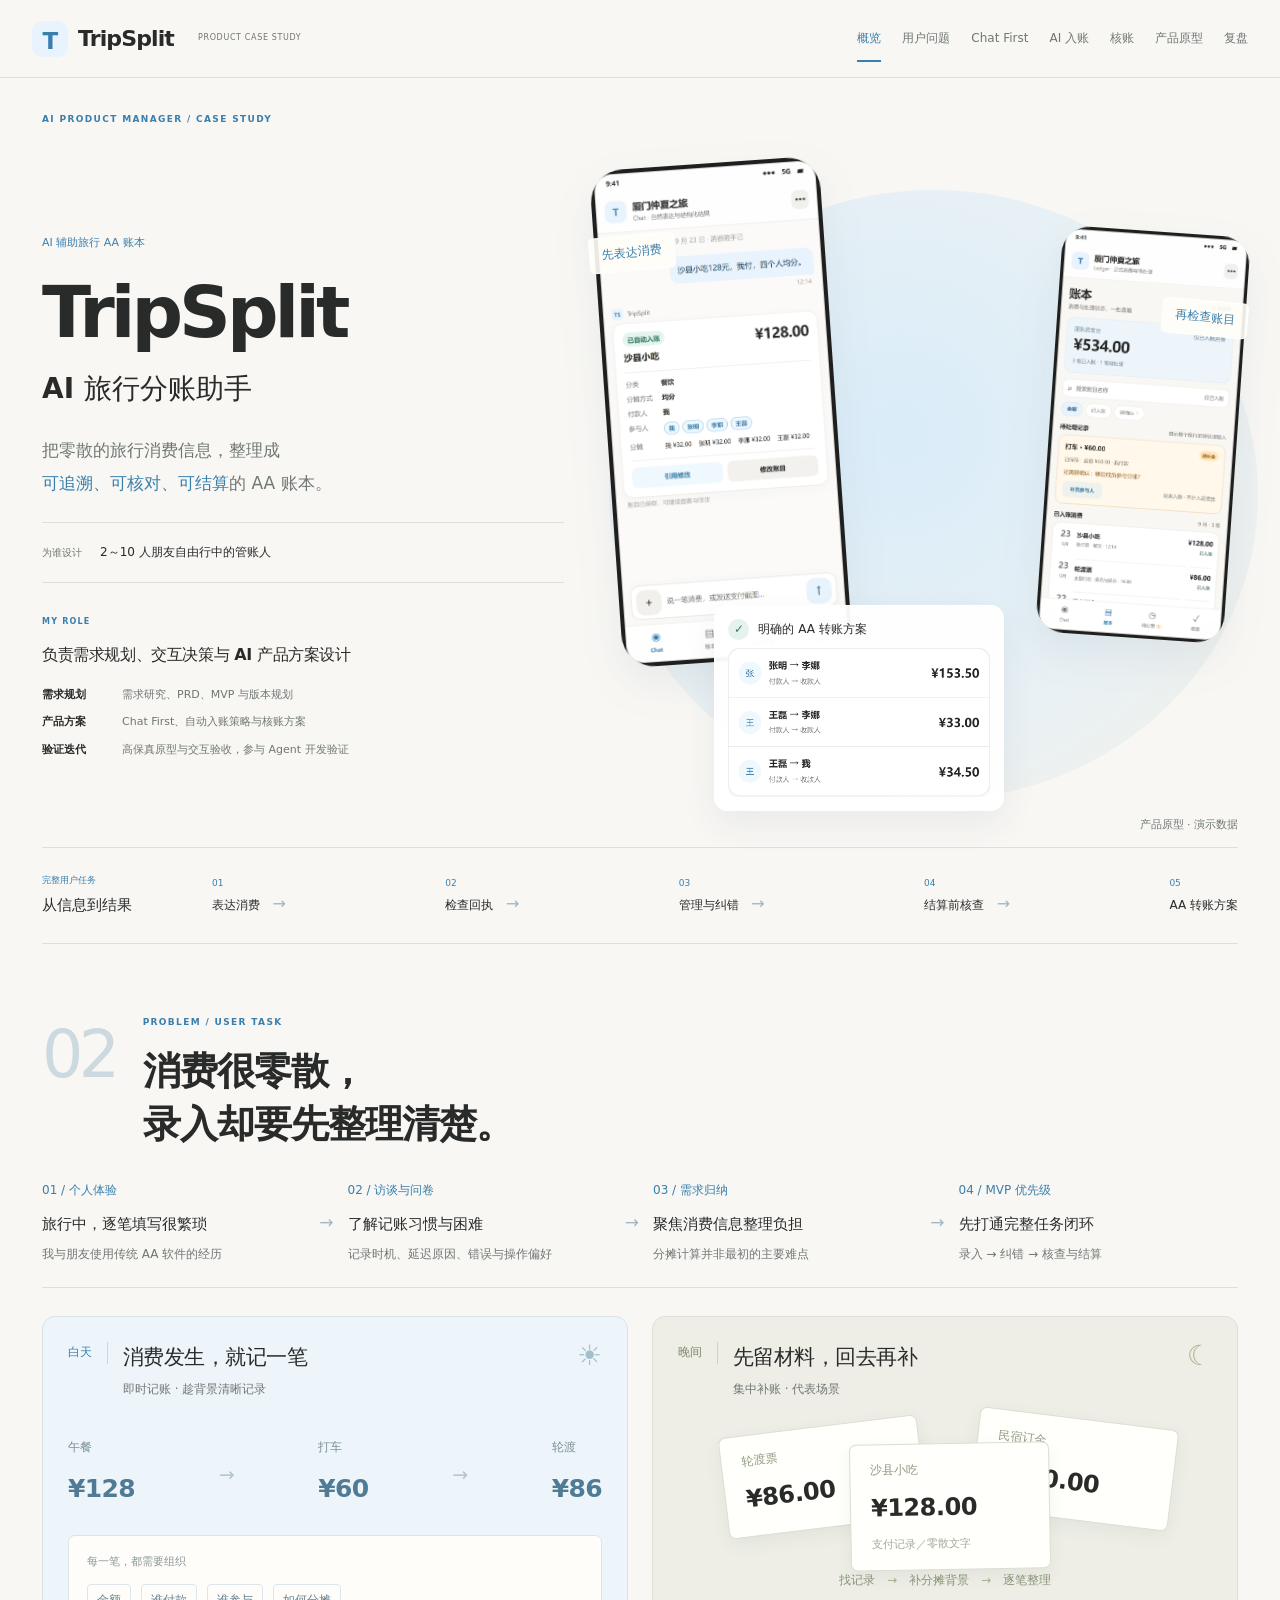
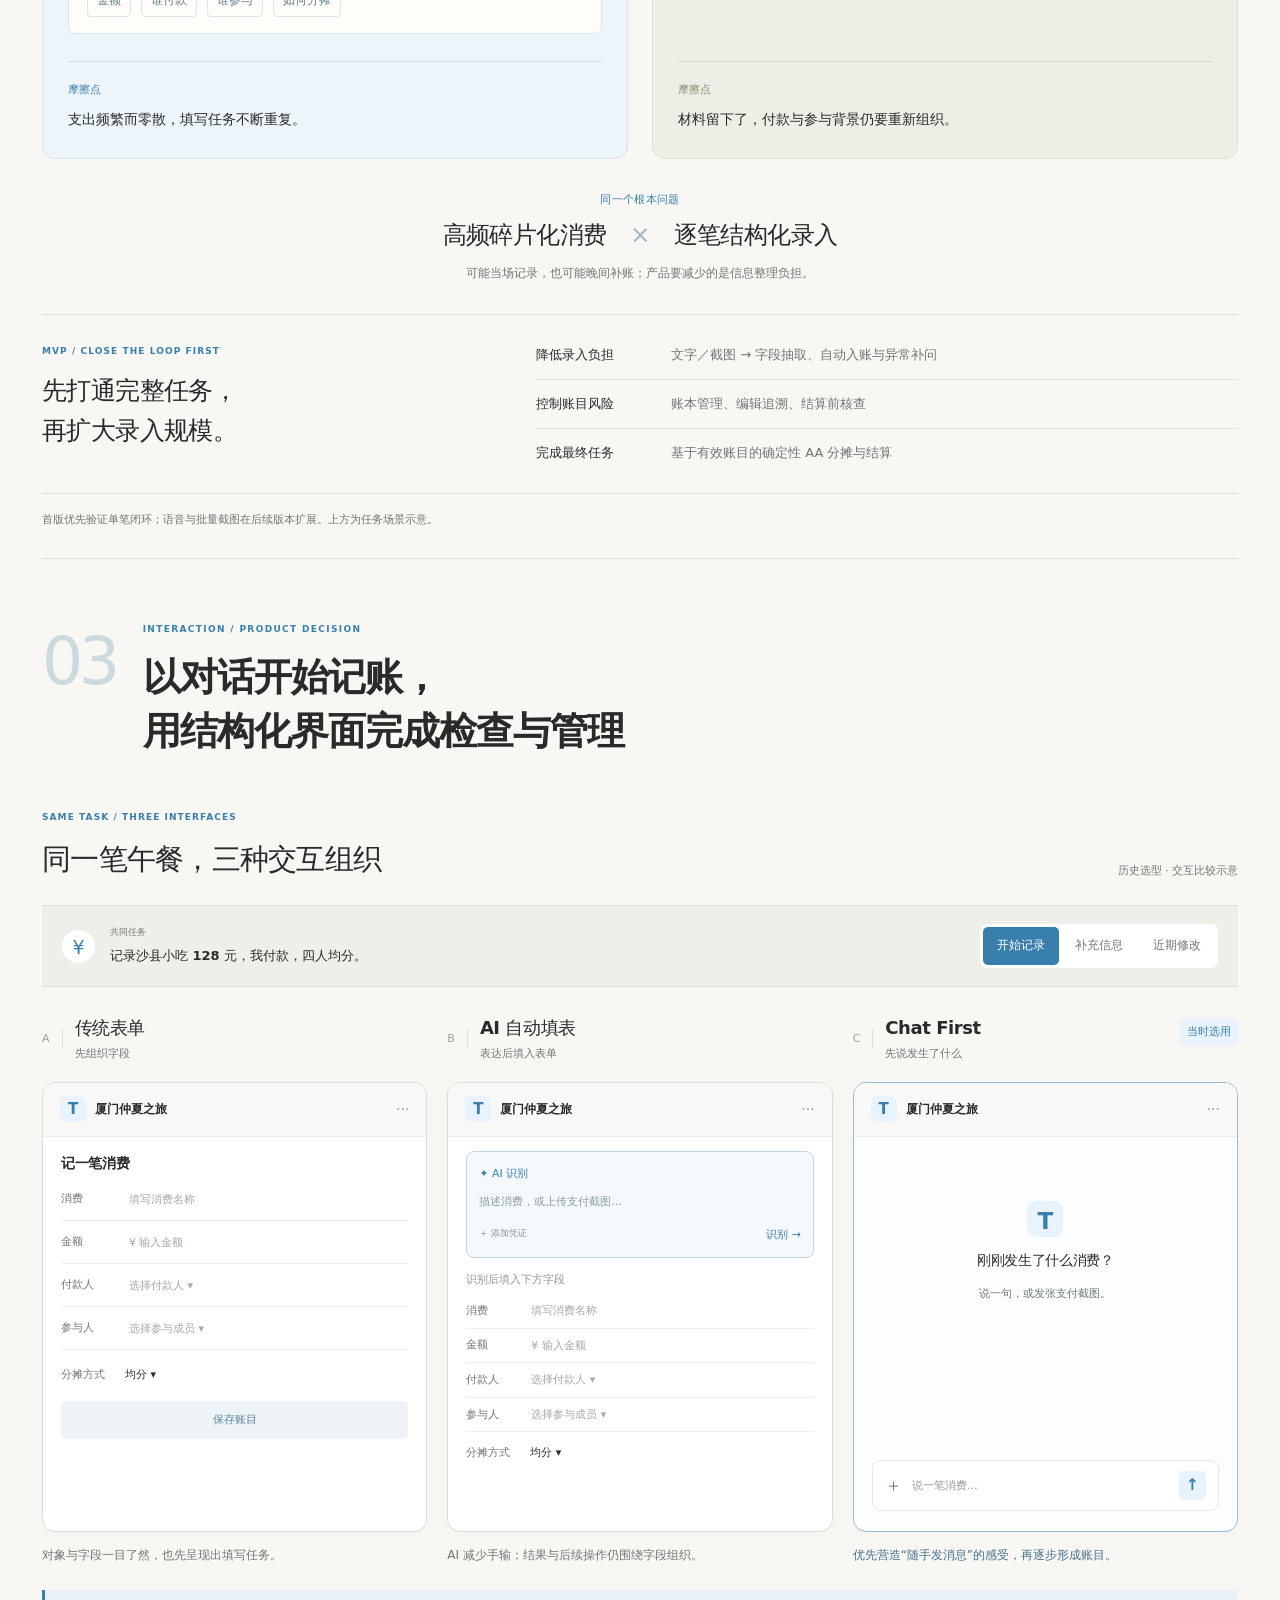
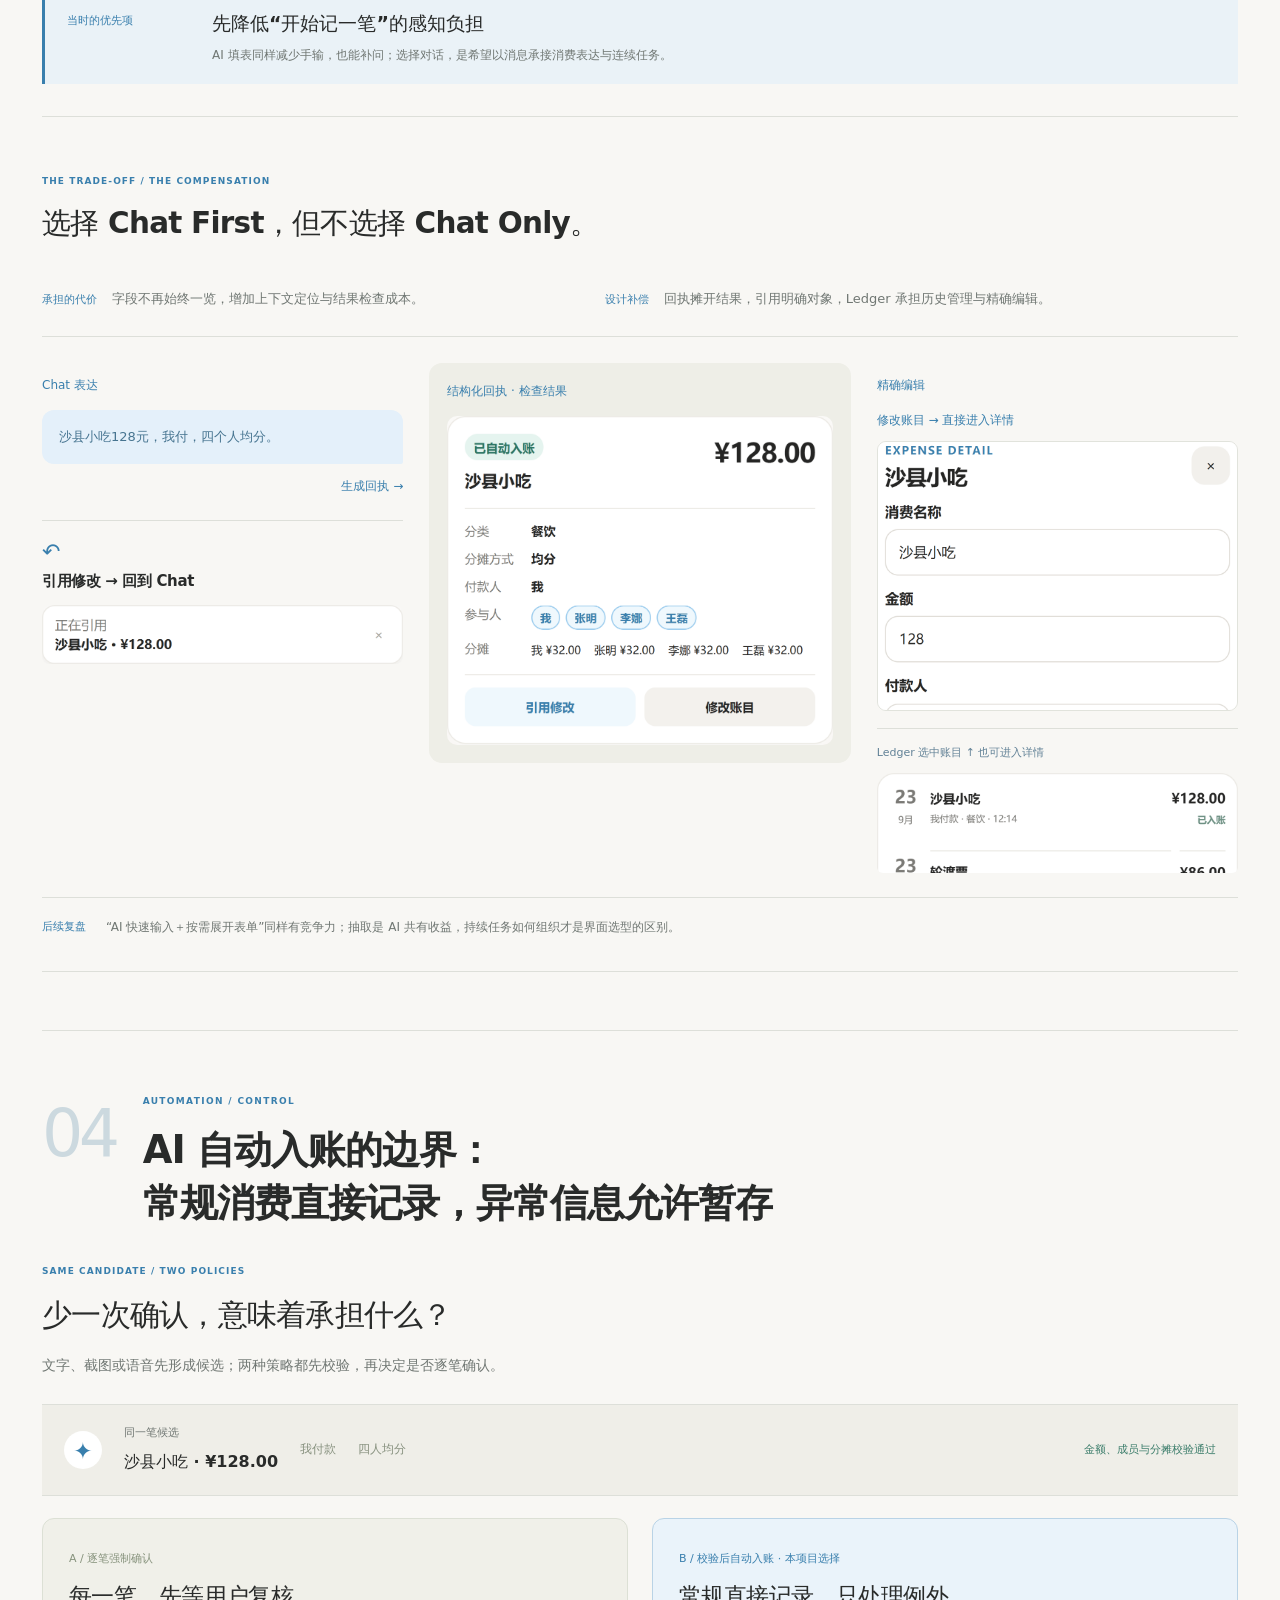
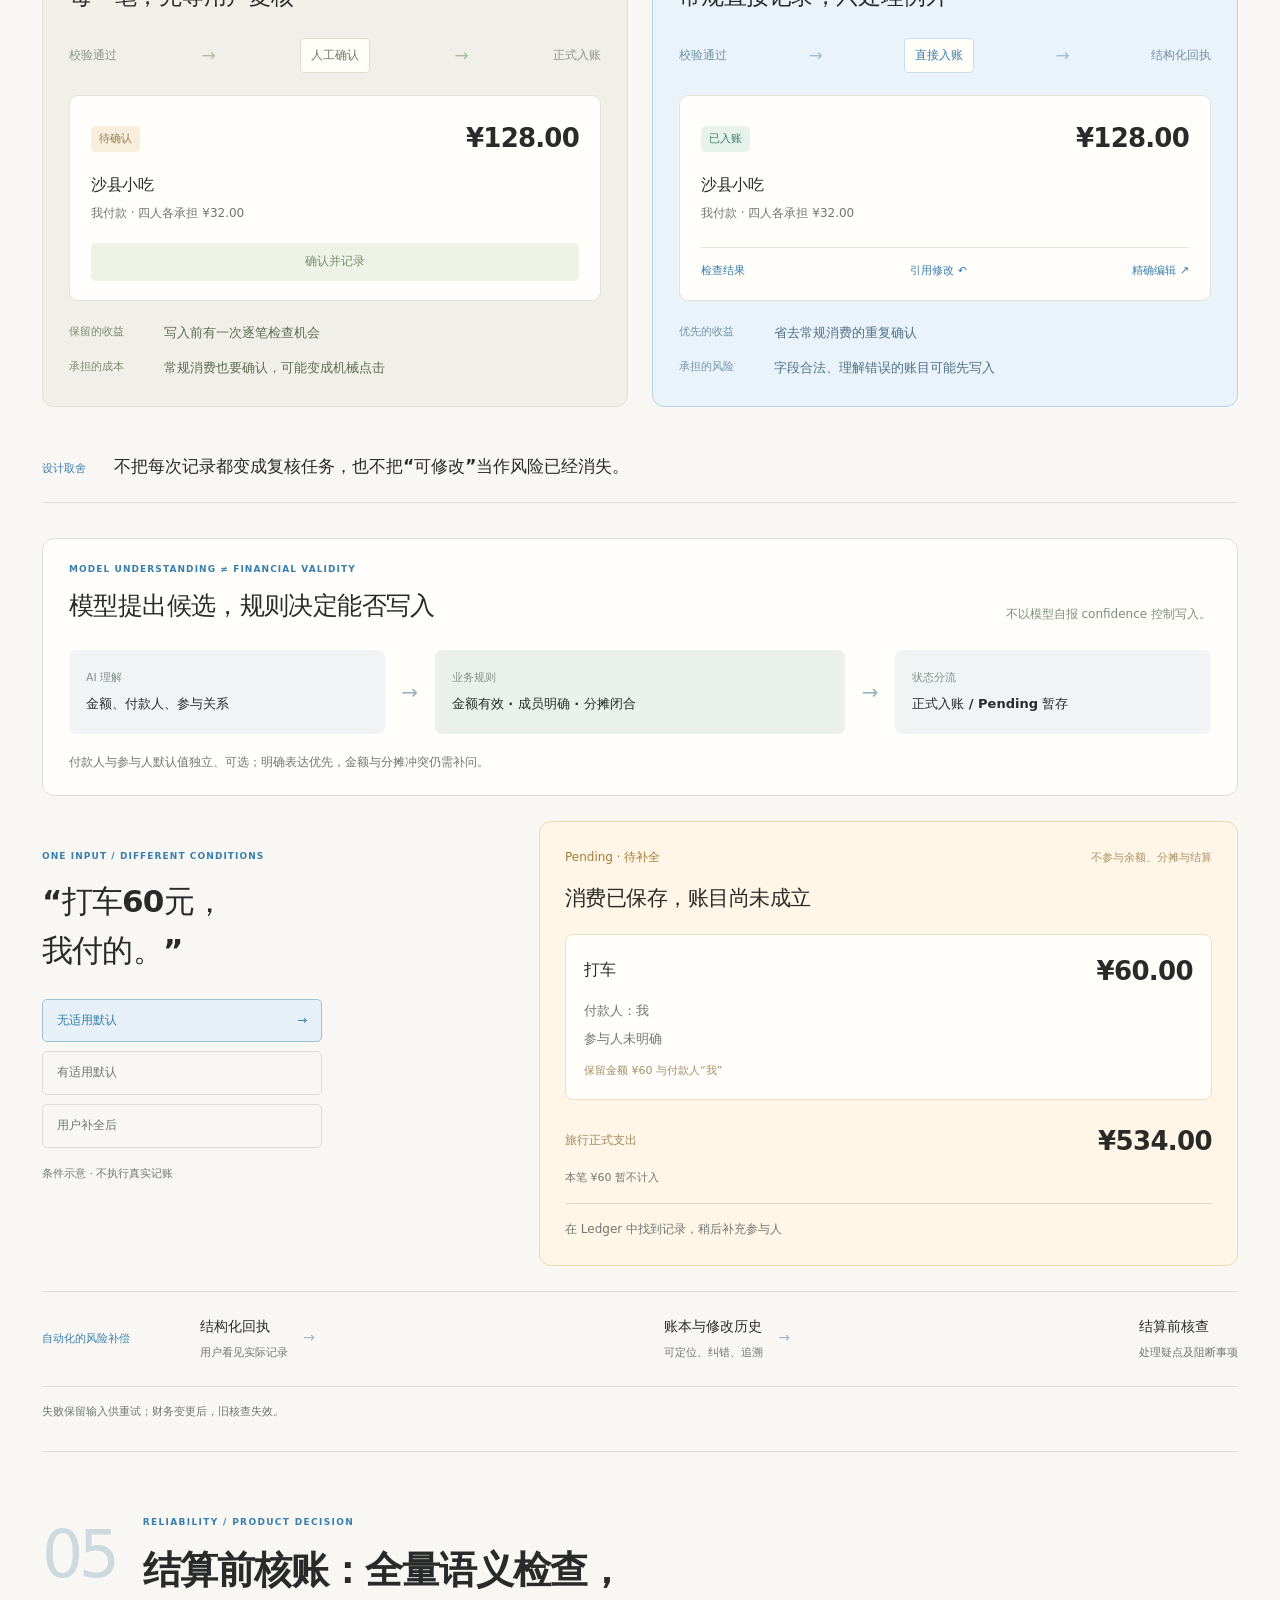
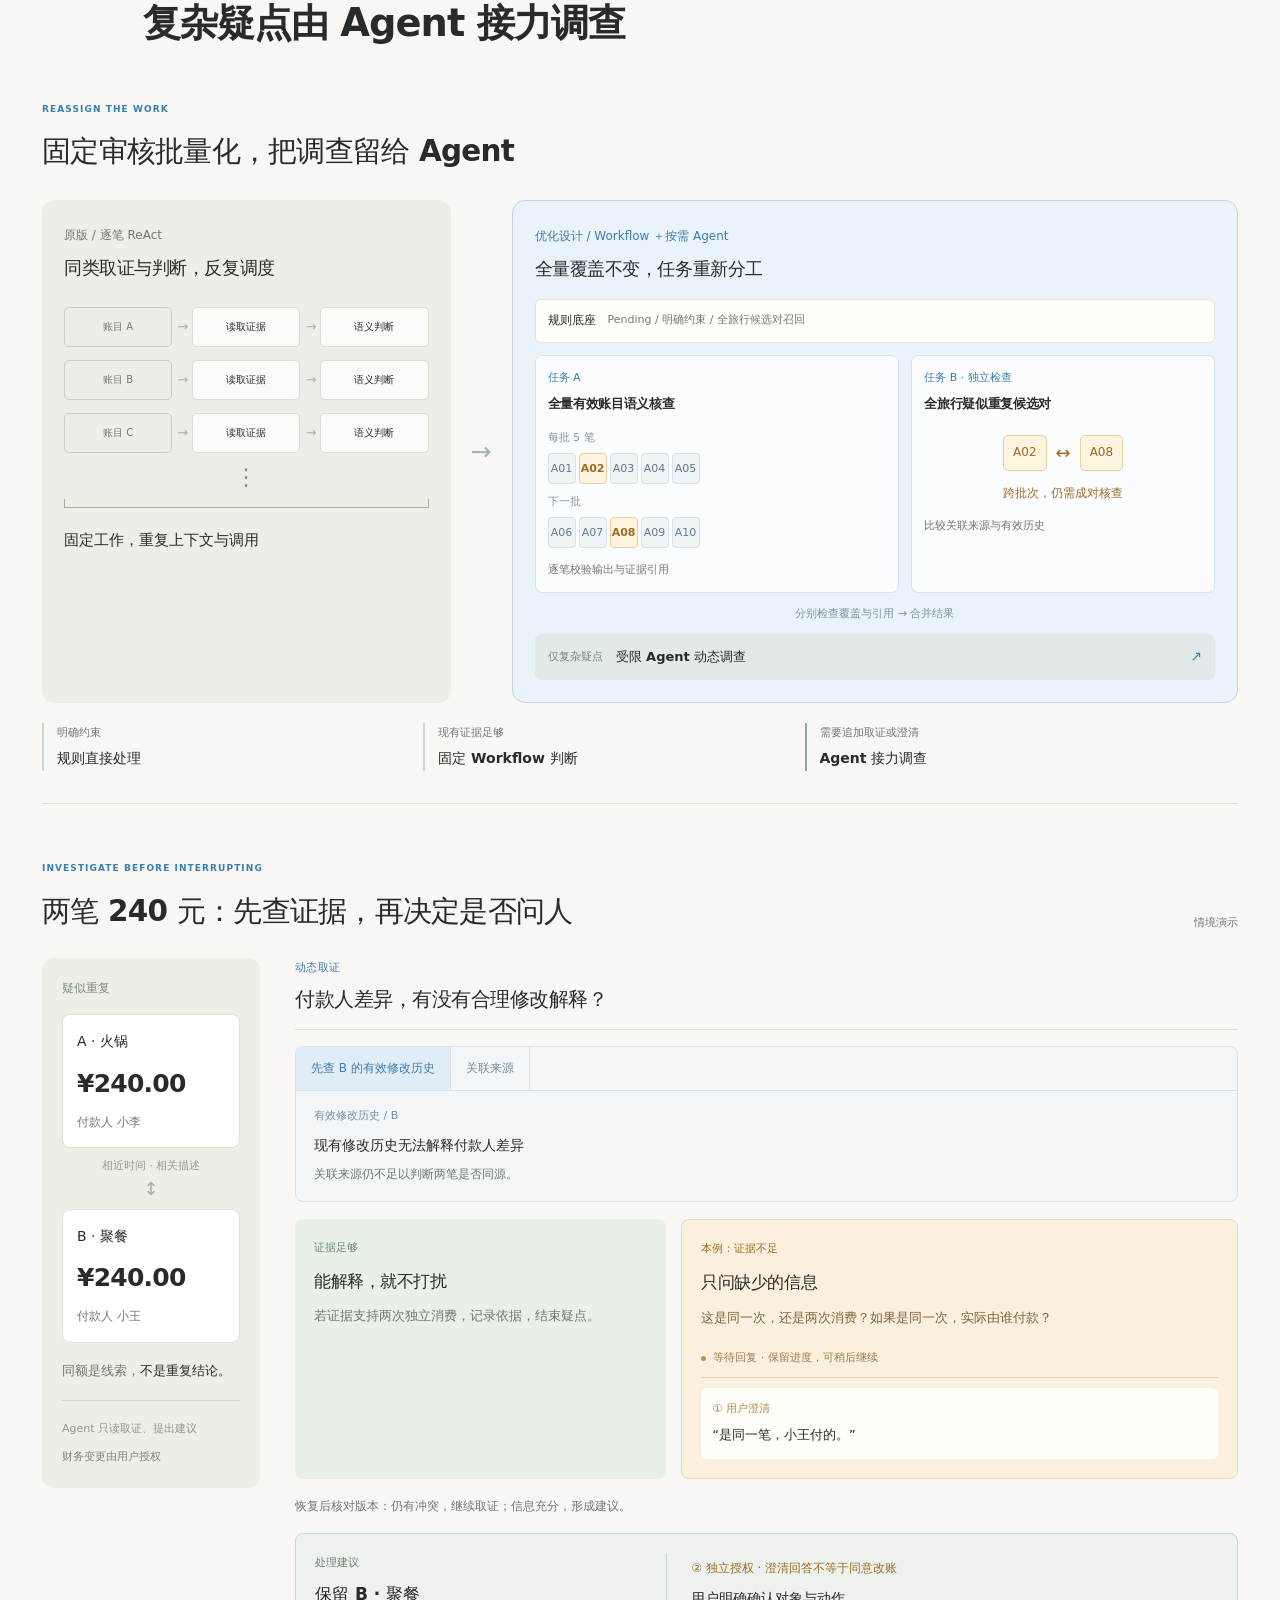
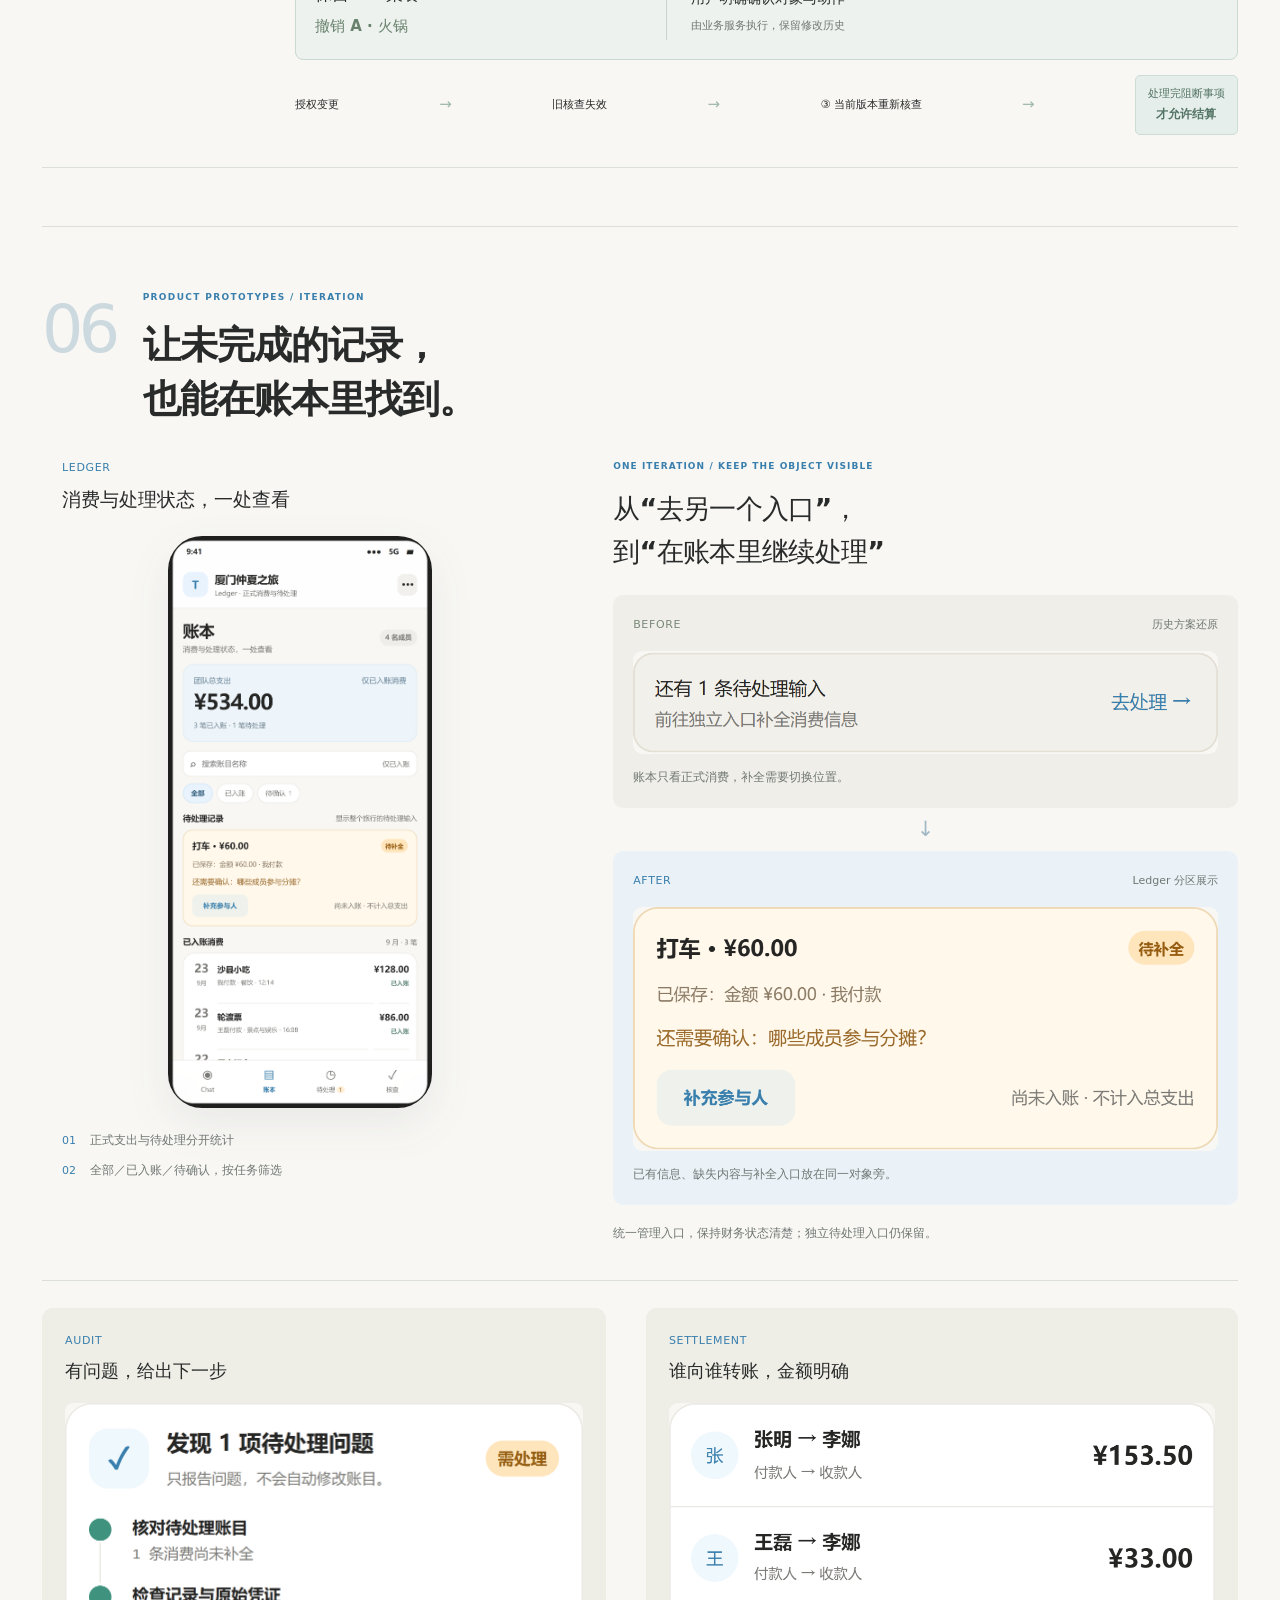
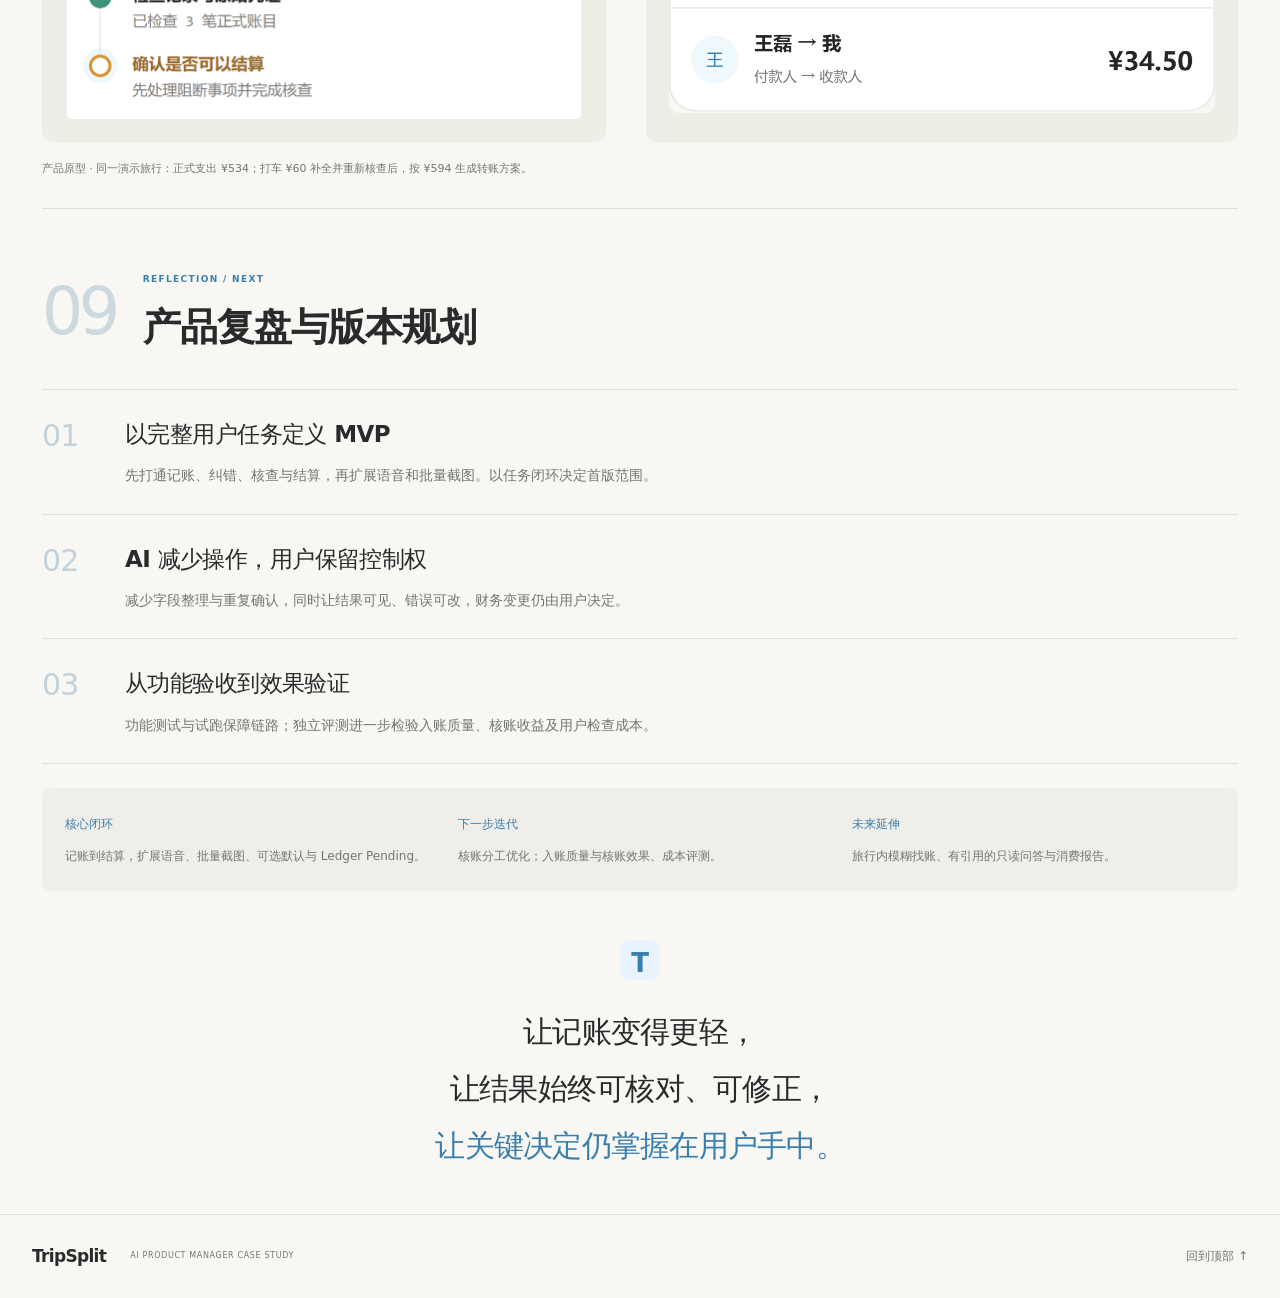
==== projects/tripsplit/index.html @ f9b760fe "Publish AI PM portfolio" ====
<!doctype html>
<html lang="zh-CN">
<head>
  <meta charset="utf-8"><meta name="viewport" content="width=device-width,initial-scale=1">
  <meta name="theme-color" content="#f8f7f4"><title>TripSplit｜AI Product Manager Case Study</title>
  <meta name="description" content="从旅行记账到可信结算：TripSplit 的 Chat First 交互取舍、结构化检查与核账工作流设计。">
  <link rel="icon" href="data:image/svg+xml,%3Csvg xmlns='http://www.w3.org/2000/svg' viewBox='0 0 48 48'%3E%3Crect width='48' height='48' rx='14' fill='%23e8f3fe'/%3E%3Ctext x='24' y='34' text-anchor='middle' font-family='sans-serif' font-size='32' font-weight='700' fill='%23397fad'%3ET%3C/text%3E%3C/svg%3E">
  <link rel="stylesheet" href="base.css"><link rel="stylesheet" href="refinement.css"><link rel="stylesheet" href="full.css"><script src="app.js" defer></script>
</head>
<body>
<a class="skip-link" href="#overview">跳至内容</a>
<header class="site-header"><a href="#overview" class="brand"><span class="brand-mark">T</span>TripSplit <small>PRODUCT CASE STUDY</small></a><nav aria-label="作品章节"><a href="#overview">概览</a><a href="#needs">用户问题</a><a href="#chat">Chat First</a><a href="#entry">AI 入账</a><a href="#audit">核账</a><a href="#prototypes">产品原型</a><a href="#reflection">复盘</a></nav></header>
<main>
  <section id="overview" class="hero chapter" aria-labelledby="hero-title">
    <div class="eyebrow-row"><span class="eyebrow">AI PRODUCT MANAGER / CASE STUDY</span></div>
    <div class="hero-grid">
      <div class="hero-copy"><span class="product-type">AI 辅助旅行 AA 账本</span><h1 id="hero-title">TripSplit<span>AI 旅行分账助手</span></h1><p class="positioning">把零散的旅行消费信息，整理成<br><em>可追溯、可核对、可结算</em>的 AA 账本。</p><div class="audience"><span>为谁设计</span><strong>2～10 人朋友自由行中的管账人</strong></div><div class="my-role"><span class="eyebrow">MY ROLE</span><h2>负责需求规划、交互决策与 AI 产品方案设计</h2><dl><div><dt>需求规划</dt><dd>需求研究、PRD、MVP 与版本规划</dd></div><div><dt>产品方案</dt><dd>Chat First、自动入账策略与核账方案</dd></div><div><dt>验证迭代</dt><dd>高保真原型与交互验收，参与 Agent 开发验证</dd></div></dl></div></div>
      <figure class="product-stage"><div class="stage-disc"></div><span class="stage-label stage-label-a">先表达消费</span><button class="zoom hero-chat" data-zoom="assets/chat-clean.png" data-caption="Chat · 高保真产品原型" aria-label="放大 Chat 产品原型"><img src="assets/chat-clean.png" width="1170" height="2532" alt="Chat产品原型：自然语言输入、结构化账单与修改入口" fetchpriority="high"></button><span class="stage-label stage-label-b">再检查账目</span><button class="zoom hero-ledger" data-zoom="assets/ledger-clean.png" data-caption="Ledger · 高保真产品原型" aria-label="放大 Ledger 产品原型"><img src="assets/ledger-clean.png" width="1170" height="2532" alt="Ledger产品原型：正式消费与待补全记录" fetchpriority="high"></button><figure class="hero-transfers"><div><span class="mini-check">✓</span><span>明确的 AA 转账方案</span></div><button class="zoom" data-zoom="assets/settlement-transfers-detail.png" data-caption="Settlement · 转账方案原型" aria-label="放大结算转账方案"><img src="assets/settlement-transfers-detail.png" alt="三笔明确的AA转账方案" loading="eager"></button></figure><figcaption>产品原型 · 演示数据</figcaption></figure>
    </div>
    <div class="task-ribbon"><div class="task-ribbon-title"><span>完整用户任务</span><strong>从信息到结果</strong></div><ol><li><span>01</span>表达消费</li><li><span>02</span>检查回执</li><li><span>03</span>管理与纠错</li><li><span>04</span>结算前核查</li><li><span>05</span>AA 转账方案</li></ol></div>
  </section>

  <section id="needs" class="chapter needs-chapter" aria-labelledby="needs-title">
    <div class="chapter-opening"><span class="chapter-no">02</span><div><span class="eyebrow">PROBLEM / USER TASK</span><h2 id="needs-title">消费很零散，<br>录入却要先整理清楚。</h2></div></div>
    <ol class="research-flow" aria-label="从真实体验到需求与 MVP 的研究过程">
      <li><span>01 / 个人体验</span><strong>旅行中，逐笔填写很繁琐</strong><p>我与朋友使用传统 AA 软件的经历</p></li>
      <li><span>02 / 访谈与问卷</span><strong>了解记账习惯与困难</strong><p>记录时机、延迟原因、错误与操作偏好</p></li>
      <li><span>03 / 需求归纳</span><strong>聚焦消费信息整理负担</strong><p>分摊计算并非最初的主要难点</p></li>
      <li><span>04 / MVP 优先级</span><strong>先打通完整任务闭环</strong><p>录入 → 纠错 → 核查与结算</p></li>
    </ol>
    <div class="two-scenes" aria-label="即时记录与集中补账两条任务路径">
      <article class="travel-scene immediate-scene"><div class="scene-heading"><span class="scene-time">白天</span><div><h3>消费发生，就记一笔</h3><p>即时记账 · 趁背景清晰记录</p></div><span class="scene-symbol" aria-hidden="true">☀</span></div><div class="day-spending"><span>午餐 <b>¥128</b></span><i>→</i><span>打车 <b>¥60</b></span><i>→</i><span>轮渡 <b>¥86</b></span></div><div class="organize-fields"><span>每一笔，都需要组织</span><div><b>金额</b><b>谁付款</b><b>谁参与</b><b>如何分摊</b></div></div><div class="scene-friction"><span>摩擦点</span><strong>支出频繁而零散，填写任务不断重复。</strong></div></article>
      <article class="travel-scene evening-scene"><div class="scene-heading"><span class="scene-time">晚间</span><div><h3>先留材料，回去再补</h3><p>集中补账 · 代表场景</p></div><span class="scene-symbol" aria-hidden="true">☾</span></div><div class="material-stack" aria-label="消费材料示意"><div class="material material-back"><small>民宿订金</small><b>¥320.00</b></div><div class="material material-middle"><small>轮渡票</small><b>¥86.00</b></div><div class="material material-front"><small>沙县小吃</small><b>¥128.00</b><span>支付记录／零散文字</span></div></div><div class="evening-actions"><span>找记录</span><i>→</i><span>补分摊背景</span><i>→</i><span>逐笔整理</span></div><div class="scene-friction"><span>摩擦点</span><strong>材料留下了，付款与参与背景仍要重新组织。</strong></div></article>
    </div>
    <div class="shared-problem"><span>同一个根本问题</span><h3>高频碎片化消费 <b>×</b> 逐笔结构化录入</h3><p>可能当场记录，也可能晚间补账；产品要减少的是信息整理负担。</p></div>
    <div class="scope-board"><div class="scope-intro"><span class="screen-label">MVP / CLOSE THE LOOP FIRST</span><h3>先打通完整任务，<br>再扩大录入规模。</h3></div><div class="scope-rows"><div><span>降低录入负担</span><p>文字／截图 → 字段抽取、自动入账与异常补问</p></div><div><span>控制账目风险</span><p>账本管理、编辑追溯、结算前核查</p></div><div><span>完成最终任务</span><p>基于有效账目的确定性 AA 分摊与结算</p></div></div></div>
    <p class="scope-extension">首版优先验证单笔闭环；语音与批量截图在后续版本扩展。上方为任务场景示意。</p>
  </section>

  <section id="chat" class="chapter" aria-labelledby="chat-title">
    <div class="chapter-opening"><span class="chapter-no">03</span><div><span class="eyebrow">INTERACTION / PRODUCT DECISION</span><h2 id="chat-title">以对话开始记账，<br>用结构化界面完成检查与管理</h2></div></div>
    <div class="panel comparison-panel" data-panel="chat-compare"><div class="panel-heading"><div><span class="screen-label">SAME TASK / THREE INTERFACES</span><h3>同一笔午餐，三种交互组织</h3></div><span class="comparison-caption">历史选型 · 交互比较示意</span></div>
      <div class="shared-task"><span class="task-avatar">¥</span><div><span>共同任务</span><strong id="task-title">记录沙县小吃 128 元，我付款，四人均分。</strong></div><div class="task-phases" role="tablist" aria-label="比较相同任务的不同阶段"><button id="tab-start" type="button" role="tab" aria-controls="comparison-screens" aria-selected="true" data-phase="start">开始记录</button><button id="tab-complete" type="button" role="tab" aria-controls="comparison-screens" aria-selected="false" tabindex="-1" data-phase="complete">补充信息</button><button id="tab-change" type="button" role="tab" aria-controls="comparison-screens" aria-selected="false" tabindex="-1" data-phase="change">近期修改</button></div></div>
      <div class="scheme-switch" role="tablist" aria-label="选择对比方案"><button id="scheme-tab-0" type="button" role="tab" aria-controls="scheme-0" aria-selected="false" tabindex="-1" data-scheme="0">传统表单</button><button id="scheme-tab-1" type="button" role="tab" aria-controls="scheme-1" aria-selected="false" tabindex="-1" data-scheme="1">AI 自动填表</button><button id="scheme-tab-2" type="button" role="tab" aria-controls="scheme-2" aria-selected="true" data-scheme="2">Chat First</button></div>
      <div id="comparison-screens" class="comparison-screens" role="tabpanel" aria-labelledby="tab-start"></div>
      <noscript><p>传统表单组织字段，AI 自动填表将表达转为字段，Chat 围绕同一笔消费连续补充与修改。</p></noscript>
      <div class="selection-note"><span>当时的优先项</span><strong>先降低“开始记一笔”的感知负担</strong><p>AI 填表同样减少手输，也能补问；选择对话，是希望以消息承接消费表达与连续任务。</p></div>
    </div>

    <div class="panel compensation-panel" data-panel="chat-compensation"><div class="panel-heading"><div><span class="screen-label">THE TRADE-OFF / THE COMPENSATION</span><h3>选择 Chat First，<br class="mobile-break">但不选择 Chat Only。</h3></div></div>
      <div class="compact-tradeoff"><div><span>承担的代价</span><p>字段不再始终一览，增加上下文定位与结果检查成本。</p></div><div><span>设计补偿</span><p>回执摊开结果，引用明确对象，Ledger 承担历史管理与精确编辑。</p></div></div>
      <div class="compensation-map"><div class="expression-column"><span class="route-label">Chat 表达</span><div class="speech">沙县小吃128元，我付，四个人均分。</div><div class="route-arrow">生成回执 →</div><div class="quote-path"><span class="loop-arrow">↶</span><h4>引用修改 → 回到 Chat</h4><button class="zoom" data-zoom="assets/quote-detail.png" data-caption="引用修改 · 明确当前对象" aria-label="放大引用修改提示"><img src="assets/quote-detail.png" alt="引用沙县小吃128元，显示正在修改的明确对象"></button></div></div><figure class="receipt-column"><span class="route-label">结构化回执 · 检查结果</span><button class="zoom" data-zoom="assets/chat-receipt-detail.png" data-caption="结构化回执 · 产品原型" aria-label="放大结构化回执"><img src="assets/chat-receipt-detail.png" alt="回执展示金额、付款人与成员，提供引用修改和修改账目入口"></button></figure><div class="precision-column"><span class="route-label">精确编辑</span><div class="direct-edit-label">修改账目 → 直接进入详情</div><button class="zoom detail-crop" data-zoom="assets/detail-fields.png" data-caption="账目详情 · 精确编辑字段" aria-label="放大账目详情编辑"><img src="assets/detail-fields.png" alt="消费名称、金额、付款人与参与人编辑字段"></button><div class="ledger-route"><span>Ledger 选中账目 ↑ 也可进入详情</span><button class="zoom ledger-list" data-zoom="assets/ledger-list-detail.png" data-caption="Ledger · 按账目对象管理" aria-label="放大账本列表"><img src="assets/ledger-list-detail.png" alt="账本列表按明确对象定位消费"></button></div></div></div>
      <p class="retrospective-line"><span>后续复盘</span>“AI 快速输入＋按需展开表单”同样有竞争力；抽取是 AI 共有收益，持续任务如何组织才是界面选型的区别。</p>
    </div>
  </section>

  <section id="entry" class="chapter entry-chapter" aria-labelledby="entry-title">
    <div class="chapter-opening"><span class="chapter-no">04</span><div><span class="eyebrow">AUTOMATION / CONTROL</span><h2 id="entry-title">AI 自动入账的边界：<br>常规消费直接记录，异常信息允许暂存</h2></div></div>
    <div class="entry-opening"><span class="screen-label">SAME CANDIDATE / TWO POLICIES</span><h3>少一次确认，<br class="mobile-break">意味着承担什么？</h3><p>文字、截图或语音先形成候选；两种策略都先校验，再决定是否逐笔确认。</p></div>
    <div class="shared-candidate"><span class="candidate-mark">✦</span><div><small>同一笔候选</small><strong>沙县小吃 · ¥128.00</strong></div><span>我付款</span><span>四人均分</span><span class="validated-candidate">金额、成员与分摊校验通过</span></div>
    <div class="posting-comparison">
      <article class="confirm-policy"><div class="policy-heading"><span>A / 逐笔强制确认</span><h3>每一笔，先等用户复核</h3></div><div class="posting-lane"><span>校验通过</span><i>→</i><strong>人工确认</strong><i>→</i><span>正式入账</span></div><div class="policy-preview"><div><span class="candidate-status">待确认</span><strong>¥128.00</strong></div><h4>沙县小吃</h4><p>我付款 · 四人各承担 ¥32.00</p><span class="illustrated-action">确认并记录</span></div><dl class="policy-tradeoffs"><div><dt>保留的收益</dt><dd>写入前有一次逐笔检查机会</dd></div><div><dt>承担的成本</dt><dd>常规消费也要确认，可能变成机械点击</dd></div></dl></article>
      <article class="auto-policy"><div class="policy-heading"><span>B / 校验后自动入账 · 本项目选择</span><h3>常规直接记录，只处理例外</h3></div><div class="posting-lane"><span>校验通过</span><i>→</i><strong>直接入账</strong><i>→</i><span>结构化回执</span></div><div class="policy-preview"><div><span class="candidate-status">已入账</span><strong>¥128.00</strong></div><h4>沙县小吃</h4><p>我付款 · 四人各承担 ¥32.00</p><div class="policy-receipt-links"><span>检查结果</span><span>引用修改 ↶</span><span>精确编辑 ↗</span></div></div><dl class="policy-tradeoffs"><div><dt>优先的收益</dt><dd>省去常规消费的重复确认</dd></div><div><dt>承担的风险</dt><dd>字段合法、理解错误的账目可能先写入</dd></div></dl></article>
    </div>
    <div class="automation-judgment"><span>设计取舍</span><strong>不把每次记录都变成复核任务，<br class="mobile-break">也不把“可修改”当作风险已经消失。</strong></div>
    <div class="write-boundary"><div class="write-boundary-heading"><div><span class="screen-label">MODEL UNDERSTANDING ≠ FINANCIAL VALIDITY</span><h3>模型提出候选，<br class="mobile-break">规则决定能否写入</h3></div><p>不以模型自报 confidence 控制写入。</p></div><div class="validation-rail"><div><span>AI 理解</span><strong>金额、付款人、参与关系</strong></div><i>→</i><div class="rule-checks"><span>业务规则</span><strong>金额有效 · 成员明确 · 分摊闭合</strong></div><i>→</i><div><span>状态分流</span><strong>正式入账 / Pending 暂存</strong></div></div><p class="defaults-principle">付款人与参与人默认值独立、可选；明确表达优先，金额与分摊冲突仍需补问。</p></div>
    <div class="entry-demonstration"><div class="entry-scenario"><span class="screen-label">ONE INPUT / DIFFERENT CONDITIONS</span><h3>“打车60元，<br>我付的。”</h3><div class="entry-tabs" role="tablist" aria-label="消费录入处理条件"><button type="button" id="entry-tab-pending" role="tab" data-entry="pending" aria-selected="true" aria-controls="entry-result">无适用默认</button><button type="button" id="entry-tab-defaults" role="tab" data-entry="defaults" aria-selected="false" aria-controls="entry-result" tabindex="-1">有适用默认</button><button type="button" id="entry-tab-completed" role="tab" data-entry="completed" aria-selected="false" aria-controls="entry-result" tabindex="-1">用户补全后</button></div><small>条件示意 · 不执行真实记账</small></div><div id="entry-result" class="entry-result" role="tabpanel" aria-labelledby="entry-tab-pending"></div></div>
    <div class="risk-compensation"><span>自动化的风险补偿</span><ol><li><strong>结构化回执</strong><small>用户看见实际记录</small></li><li><strong>账本与修改历史</strong><small>可定位、纠错、追溯</small></li><li><strong>结算前核查</strong><small>处理疑点及阻断事项</small></li></ol></div>
    <p class="entry-recovery">失败保留输入供重试；财务变更后，旧核查失效。</p>
  </section>

  <section id="audit" class="chapter audit-chapter" aria-labelledby="audit-title"><div class="chapter-opening"><span class="chapter-no">05</span><div><span class="eyebrow">RELIABILITY / PRODUCT DECISION</span><h2 id="audit-title">结算前核账：全量语义检查，<br>复杂疑点由 Agent 接力调查</h2></div></div>
    <div class="panel architecture-panel" data-panel="audit-architecture"><div class="panel-heading"><div><span class="screen-label">REASSIGN THE WORK</span><h3>固定审核批量化，<br class="mobile-break">把调查留给 Agent</h3></div></div>
      <div class="architecture-comparison"><div class="old-architecture"><div class="architecture-title"><span>原版 / 逐笔 ReAct</span><h4>同类取证与判断，反复调度</h4></div><div class="repeat-chain"><div><span class="expense-doc">账目 A</span><i>→</i><span>读取证据</span><i>→</i><span>语义判断</span></div><div><span class="expense-doc">账目 B</span><i>→</i><span>读取证据</span><i>→</i><span>语义判断</span></div><div><span class="expense-doc">账目 C</span><i>→</i><span>读取证据</span><i>→</i><span>语义判断</span></div><div class="repeat-dots">⋮</div></div><div class="redundancy-bracket"><b>固定工作，重复上下文与调用</b></div></div>
      <div class="architecture-shift" aria-hidden="true">→</div>
      <div class="new-architecture"><div class="architecture-title"><span>优化设计 / Workflow ＋按需 Agent</span><h4>全量覆盖不变，任务重新分工</h4></div><div class="rules-foundation"><b>规则底座</b><span>Pending / 明确约束 / 全旅行候选对召回</span></div><div class="workflow-tasks"><div class="workflow-task"><span class="task-key">任务 A</span><h5>全量有效账目语义核查</h5><div class="batch"><small>每批 5 笔</small><span>A01</span><span class="paired-item">A02</span><span>A03</span><span>A04</span><span>A05</span></div><div class="batch"><small>下一批</small><span>A06</span><span>A07</span><span class="paired-item">A08</span><span>A09</span><span>A10</span></div><p>逐笔校验输出与证据引用</p></div><div class="workflow-task pair-task"><span class="task-key">任务 B · 独立检查</span><h5>全旅行疑似重复候选对</h5><div class="cross-batch-pair"><span>A02</span><i>↔</i><span>A08</span></div><strong>跨批次，仍需成对核查</strong><p>比较关联来源与有效历史</p></div></div><div class="merge-results">分别检查覆盖与引用 → 合并结果</div><div class="agent-escalation"><span>仅复杂疑点</span><b>受限 Agent 动态调查</b><i>↗</i></div></div></div>
      <div class="routing-band" aria-label="任务分工判断"><div><span>明确约束</span><strong>规则直接处理</strong></div><div><span>现有证据足够</span><strong>固定 Workflow 判断</strong></div><div><span>需要追加取证或澄清</span><strong>Agent 接力调查</strong></div></div>
    </div>

    <div class="panel investigation-panel" data-panel="audit-investigation"><div class="panel-heading"><div><span class="screen-label">INVESTIGATE BEFORE INTERRUPTING</span><h3>两笔 240 元：<br class="mobile-break">先查证据，再决定是否问人</h3></div><span class="comparison-caption">情境演示</span></div>
      <div class="investigation-desk"><aside class="case-file"><span class="file-label">疑似重复</span><div class="case-expense"><span>A · 火锅</span><strong>¥240.00</strong><small>付款人 小李</small></div><div class="case-relation"><span>相近时间 · 相关描述</span><i>↕</i></div><div class="case-expense"><span>B · 聚餐</span><strong>¥240.00</strong><small>付款人 小王</small></div><div class="case-warning">同额是线索，<b>不是重复结论。</b></div><div class="authority"><span>Agent 只读取证、提出建议</span><p>财务变更由用户授权</p></div></aside>
      <div class="investigation-work"><div class="evidence-gap"><span class="decision-pin">动态取证</span><h4>付款人差异，有没有合理修改解释？</h4></div><div class="evidence-viewer"><div class="evidence-tabs" role="tablist" aria-label="查看调查证据"><button id="tab-history" role="tab" aria-selected="true" aria-controls="evidence-content" data-evidence="history" type="button">先查 B 的有效修改历史</button><button id="tab-sources" role="tab" aria-selected="false" aria-controls="evidence-content" data-evidence="sources" tabindex="-1" type="button">关联来源</button></div><div id="evidence-content" role="tabpanel" aria-labelledby="tab-history"></div></div>
        <div class="evidence-outcomes"><div class="enough-evidence"><span class="outcome-label">证据足够</span><h4>能解释，就不打扰</h4><p>若证据支持两次独立消费，记录依据，结束疑点。</p></div><div class="insufficient-evidence"><span class="outcome-label">本例：证据不足</span><h4>只问缺少的信息</h4><div class="agent-question">这是同一次，还是两次消费？如果是同一次，实际由谁付款？</div><div class="durable-state"><span class="waiting-dot"></span>等待回复 · 保留进度，可稍后继续</div><div class="user-reply"><span>① 用户澄清</span>“是同一笔，小王付的。”</div></div></div>
        <div class="resume-decision"><p>恢复后核对版本：仍有冲突，继续取证；信息充分，形成建议。</p></div>
        <div class="proposal"><div><span>处理建议</span><strong>保留 B · 聚餐<br><em>撤销 A · 火锅</em></strong></div><div class="authorization"><span>② 独立授权 · 澄清回答不等于同意改账</span><strong>用户明确确认对象与动作</strong><small>由业务服务执行，保留修改历史</small></div></div><div class="version-gate"><span>授权变更</span><b>→</b><span>旧核查失效</span><b>→</b><span>③ 当前版本重新核查</span><b>→</b><span class="gate-result">处理完阻断事项<br><strong>才允许结算</strong></span></div>
      </div></div>
    </div>
  </section>
  <section id="prototypes" class="chapter prototypes-chapter" aria-labelledby="prototypes-title">
    <div class="chapter-opening"><span class="chapter-no">06</span><div><span class="eyebrow">PRODUCT PROTOTYPES / ITERATION</span><h2 id="prototypes-title">让未完成的记录，<br>也能在账本里找到。</h2></div></div>
    <div class="ledger-showcase"><figure class="ledger-primary"><div class="prototype-caption"><span>LEDGER</span><strong>消费与处理状态，一处查看</strong></div><button class="zoom ledger-main-phone" data-zoom="assets/ledger-clean.png" data-caption="Ledger · 高保真产品原型，厦门仲夏之旅演示数据" aria-label="放大 Ledger 完整原型"><img src="assets/ledger-clean.png" width="1170" height="2532" alt="Ledger原型：534元正式支出，待补全打车60元与正式消费分区展示" loading="lazy"></button><figcaption><span><b>01</b> 正式支出与待处理分开统计</span><span><b>02</b> 全部／已入账／待确认，按任务筛选</span></figcaption></figure>
      <div class="pending-iteration"><span class="screen-label">ONE ITERATION / KEEP THE OBJECT VISIBLE</span><h3>从“去另一个入口”，<br>到“在账本里继续处理”</h3><figure class="before-crop"><div class="iteration-caption"><span>BEFORE</span><small>历史方案还原</small></div><button class="zoom" data-zoom="assets/before-entry-detail.png" data-caption="Before · 历史独立待处理入口还原" aria-label="放大 Pending 历史入口"><img src="assets/before-entry-detail.png" alt="原方案：账本提示1条待处理输入，需要前往独立入口补全" loading="lazy"></button><figcaption>账本只看正式消费，补全需要切换位置。</figcaption></figure><div class="iteration-arrow" aria-hidden="true">↓</div><figure class="after-crop"><div class="iteration-caption"><span>AFTER</span><small>Ledger 分区展示</small></div><button class="zoom" data-zoom="assets/ledger-pending-detail.png" data-caption="After · Ledger Pending 卡片原型局部" aria-label="放大 Ledger 中的 Pending 卡片"><img src="assets/ledger-pending-detail.png" alt="改进后：待补全打车卡片直接在Ledger可见，保留金额和付款人，提供参与人补充入口" loading="lazy"></button><figcaption>已有信息、缺失内容与补全入口放在同一对象旁。</figcaption></figure><p class="iteration-decision">统一管理入口，保持财务状态清楚；独立待处理入口仍保留。</p></div>
    </div>
    <div class="finish-prototypes"><figure class="audit-proof"><div class="prototype-caption"><span>AUDIT</span><strong>有问题，给出下一步</strong></div><button class="zoom audit-window" data-zoom="assets/audit-status-detail.png" data-caption="核查状态 · 高保真原型组件局部" aria-label="放大核查状态原型"><img src="assets/audit-status-detail.png" alt="核查原型：存在待处理打车记录时，提示补全信息后重新核查" loading="lazy"></button></figure><figure class="settlement-proof"><div class="prototype-caption"><span>SETTLEMENT</span><strong>谁向谁转账，金额明确</strong></div><button class="zoom" data-zoom="assets/settlement-transfers-detail.png" data-caption="Settlement · 补全并核查后的转账方案原型" aria-label="放大最终AA转账方案"><img src="assets/settlement-transfers-detail.png" alt="张明向李娜153.50元，王磊向李娜33元、向我34.50元" loading="lazy"></button></figure></div>
    <p class="prototype-data">产品原型 · 同一演示旅行：正式支出 ¥534；打车 ¥60 补全并重新核查后，按 ¥594 生成转账方案。</p>
  </section>

  <section id="reflection" class="chapter reflection-chapter" aria-labelledby="reflection-title">
    <div class="chapter-opening"><span class="chapter-no">09</span><div><span class="eyebrow">REFLECTION / NEXT</span><h2 id="reflection-title">产品复盘与版本规划</h2></div></div>
    <div class="reflection-notes"><article><span>01</span><div><h3>以完整用户任务定义 MVP</h3><p>先打通记账、纠错、核查与结算，再扩展语音和批量截图。以任务闭环决定首版范围。</p></div></article><article><span>02</span><div><h3>AI 减少操作，用户保留控制权</h3><p>减少字段整理与重复确认，同时让结果可见、错误可改，财务变更仍由用户决定。</p></div></article><article><span>03</span><div><h3>从功能验收到效果验证</h3><p>功能测试与试跑保障链路；独立评测进一步检验入账质量、核账收益及用户检查成本。</p></div></article></div>
    <div class="small-roadmap"><div><span>核心闭环</span><p>记账到结算，扩展语音、批量截图、可选默认与 Ledger Pending。</p></div><div><span>下一步迭代</span><p>核账分工优化；入账质量与核账效果、成本评测。</p></div><div><span>未来延伸</span><p>旅行内模糊找账、有引用的只读问答与消费报告。</p></div></div>
    <div class="closing-statement"><span class="brand-mark">T</span><p>让记账变得更轻，<br>让结果始终可核对、可修正，<br><em>让关键决定仍掌握在用户手中。</em></p></div>
  </section>

</main>
<footer><span class="brand">TripSplit <small>AI PRODUCT MANAGER CASE STUDY</small></span><a href="#overview">回到顶部 ↑</a></footer>
<dialog id="image-viewer" aria-labelledby="image-caption"><div class="viewer-bar"><p id="image-caption"></p><button class="viewer-close" type="button" aria-label="关闭大图">关闭 ×</button></div><div class="viewer-content"><img id="viewer-image" alt=""></div></dialog>
</body></html>
---- projects/tripsplit/base.css ----
@charset "UTF-8";
:root{--paper:#f8f7f4;--ink:#292b2a;--muted:#707773;--blue:#397fad;--pale:#e8f3fe;--line:#dddfd9;--green:#3c7d6b;--amber:#9d6c24;--max:1240px}
*{box-sizing:border-box}html{scroll-behavior:smooth;scroll-padding-top:105px}body{margin:0;background:var(--paper);color:var(--ink);font:14px/1.8 Inter,"PingFang SC","Microsoft YaHei",system-ui,sans-serif;-webkit-font-smoothing:antialiased}a{color:inherit;text-decoration:none}button{font:inherit;cursor:pointer}img{display:block;max-width:100%;height:auto}h1,h2,h3,h4,h5,p,figure,dl,dd{margin:0}h1,h2,h3,h4,h5{line-height:1.4;letter-spacing:-.025em}h2{font-size:clamp(30px,3vw,43px);font-weight:600}h3{font-size:clamp(25px,2.3vw,32px);font-weight:550}h4{font-size:18px;font-weight:600}h5{font-size:14px;font-weight:600}p,small{color:var(--muted)}em{color:var(--blue);font-style:normal}small{font-size:11px}i{font-style:normal}button:focus-visible,a:focus-visible,[tabindex]:focus-visible{outline:3px solid var(--blue);outline-offset:4px}::selection{background:#cfe5f6}.skip-link{position:fixed;top:10px;left:20px;clip-path:inset(50%);height:1px;width:1px;overflow:hidden;z-index:100;white-space:nowrap}.skip-link:focus{clip-path:none;height:auto;width:auto;padding:12px;background:var(--ink);color:white}.site-header{height:78px;display:flex;align-items:center;justify-content:space-between;gap:30px;border-bottom:1px solid var(--line);padding:0 max(32px,calc((100vw - 1360px)/2));position:sticky;top:0;z-index:30;background:#f8f7f4f2;backdrop-filter:blur(12px)}.brand{display:flex;gap:10px;align-items:center;font-size:22px;font-weight:700;letter-spacing:-.04em;white-space:nowrap}.brand-mark,.mock-logo{display:grid;place-items:center;color:var(--blue);background:var(--pale);border-radius:10px;width:36px;height:36px;font-size:23px;font-weight:700;flex-shrink:0}.brand small{font-size:8px;font-weight:500;letter-spacing:.08em;margin-left:14px;color:var(--muted)}.site-header nav{display:flex;gap:32px;font-size:12px}.site-header nav a{position:relative;padding:25px 0;color:var(--muted)}.site-header nav a[aria-current=true]{color:var(--blue)}.site-header nav a[aria-current=true]:after{content:"";height:2px;position:absolute;bottom:12px;left:0;right:0;background:var(--blue)}.baseline-link{font-size:10px;color:var(--muted);padding:6px 12px;border:1px solid var(--line);border-radius:5px;white-space:nowrap}.chapter{max-width:var(--max);margin:0 auto}.eyebrow{font-size:9px;color:var(--blue);font-weight:700;letter-spacing:.15em}.eyebrow-row{display:flex;justify-content:space-between;align-items:center}.edition{font-size:10px;color:#8c928b;letter-spacing:.05em}.hero{padding:33px 0 0}.hero-grid{display:grid;grid-template-columns:.9fr 1.1fr;gap:50px;align-items:center;min-height:700px;padding-top:20px}.hero-copy{padding:25px 0 20px}.product-type{font-size:11px;display:block;color:var(--blue);margin-bottom:22px}h1{font-size:72px;line-height:1.05;letter-spacing:-.055em;font-weight:700}h1>span{display:block;font-size:28px;letter-spacing:0;font-weight:550;margin-top:17px;line-height:1.5}.positioning{font-size:17px;line-height:1.95;margin-top:24px}.audience{display:flex;gap:18px;align-items:center;padding:19px 0;margin-top:22px;border-block:1px solid var(--line)}.audience>span{font-size:10px;color:var(--muted);white-space:nowrap}.audience strong{font-size:12px;font-weight:500}.my-role{padding-top:24px}.my-role>.eyebrow{font-size:8px}.my-role h2{font-size:18px;font-weight:550;line-height:1.6;margin:8px 0 16px}.my-role dl>div{display:grid;grid-template-columns:67px 1fr;gap:12px;font-size:11px;line-height:1.9;margin-top:7px}.my-role dt{font-weight:600}.my-role dd{color:var(--muted)}.product-stage{height:650px;position:relative;width:100%;isolation:isolate}.stage-disc{position:absolute;inset:35px -20px 35px 10px;z-index:-1;border-radius:50%;background:radial-gradient(ellipse at 45% 40%,#d9ecf9,#eaf1f4 61%,#eff0ea 85%)}.zoom{display:block;position:relative;padding:0;background:none;border:0;text-align:inherit;width:100%}.zoom:after{content:"↗";position:absolute;bottom:10px;right:10px;display:grid;place-items:center;width:26px;height:26px;border-radius:50%;background:#fffffff0;color:var(--blue);font-size:14px;opacity:0;transition:opacity .15s}.zoom:hover:after,.zoom:focus-visible:after{opacity:1}.hero-chat{position:absolute;left:12px;top:8px;width:252px;transform:rotate(-5deg);z-index:2;filter:drop-shadow(0 18px 20px #3f506a15)}.hero-chat img{border-radius:33px}.hero-ledger{position:absolute;width:210px;right:10px;top:85px;transform:rotate(5deg);filter:drop-shadow(0 18px 20px #3f506a15)}.hero-ledger img{border-radius:28px}.stage-label{position:absolute;z-index:4;color:var(--blue);font-size:11px;background:#fffef9e6;padding:6px 12px;border:1px solid #fff;border-radius:5px}.stage-label-a{top:80px;left:-15px;transform:rotate(-5deg)}.stage-label-b{right:-5px;top:145px;transform:rotate(5deg)}.hero-transfers{position:absolute;bottom:47px;left:150px;width:330px;z-index:5;padding:16px;background:#fffffff5;border:1px solid white;border-radius:13px;box-shadow:0 13px 35px #2c3e5212}.hero-transfers>div{display:flex;align-items:center;gap:9px;font-size:11px;margin-bottom:12px}.mini-check{width:21px;height:21px;display:grid;place-items:center;border-radius:50%;background:#e6f2ed;color:var(--green)}.hero-transfers img{border-radius:9px}.product-stage>figcaption{position:absolute;bottom:0;right:4px;font-size:9px;line-height:1.7;text-align:right;color:var(--muted)}.task-ribbon{display:flex;align-items:center;gap:45px;padding:30px 0;border-block:1px solid var(--line);margin-top:15px}.task-ribbon-title{display:flex;flex-direction:column;gap:4px;min-width:155px}.task-ribbon-title>span{font-size:9px;color:var(--blue)}.task-ribbon-title strong{font-size:15px;font-weight:550}.task-ribbon ol{list-style:none;padding:0;margin:0;display:flex;align-items:center;justify-content:space-between;gap:30px;flex:1}.task-ribbon li{font-size:12px;position:relative;white-space:nowrap}.task-ribbon li span{font-size:9px;display:block;color:var(--blue);margin-bottom:4px}.task-ribbon li:not(:last-child):after{content:"→";position:absolute;right:-32px;top:15px;color:#a1b5c3;font-size:16px}.chapter-opening{display:flex;align-items:center;gap:27px;padding:100px 0 45px}.chapter-no{align-self:flex-start;line-height:1;font-size:65px;font-weight:400;color:#ccd9df;letter-spacing:-.07em;padding-top:8px}.chapter-opening .eyebrow{display:block;margin-bottom:13px}.chapter-opening .target-tag{margin-left:auto;align-self:flex-end;margin-bottom:7px}.target-tag,.evidence-tag{font-size:10px;padding:5px 10px;line-height:1.7;border-radius:4px;border:1px solid #d5e1e7;color:#5e7c8e;background:#edf4f8;display:inline-block;white-space:nowrap}.target-tag{color:var(--amber);background:#fcf1de;border-color:#ecd6b4}.panel{margin-bottom:70px;padding:36px 0 45px;border-bottom:1px solid var(--line)}.panel-heading{display:flex;justify-content:space-between;align-items:flex-end;gap:35px;margin-bottom:30px}.screen-label{font-size:9px;letter-spacing:.12em;color:var(--blue);font-weight:600;display:block;margin-bottom:12px}.panel-heading h3{line-height:1.5}.panel-heading>.evidence-tag{margin-bottom:5px}.small-caption{font-size:10px;color:var(--muted);white-space:nowrap}.shared-task{display:flex;align-items:center;gap:15px;padding:18px 20px;border-block:1px solid var(--line);background:#eeefe9;margin-bottom:28px}.task-avatar{background:white;color:var(--blue);width:33px;height:33px;display:grid;place-items:center;flex-shrink:0;font-size:19px;border-radius:50%}.shared-task>div:nth-child(2){display:flex;flex-direction:column;gap:4px}.shared-task>div:nth-child(2)>span{font-size:9px;color:var(--muted)}.shared-task strong{font-size:12px;font-weight:550}.task-phases{display:flex;margin-left:auto;white-space:nowrap;background:#fff;padding:3px;border-radius:7px;gap:2px}.task-phases button{border:0;background:transparent;font-size:10px;padding:8px 12px;border-radius:5px;color:var(--muted)}.task-phases [aria-selected=true]{background:var(--blue);color:white}.comparison-screens{display:grid;grid-template-columns:repeat(3,1fr);gap:24px}.option-title{display:flex;align-items:center;gap:12px;margin-bottom:18px;position:relative}.option-title>span{font-size:10px;color:#98a29a;border-right:1px solid var(--line);padding-right:12px}.option-title h4{font-size:18px;font-weight:550}.option-title p{font-size:10px;margin-top:4px}.chosen-label{position:absolute;right:0;top:4px;font-size:9px;font-weight:500;color:var(--blue);background:var(--pale);padding:3px 7px;border-radius:4px}.comparison-app{height:425px;border:1px solid #d9ddd6;background:#fff;border-radius:13px;overflow:hidden;box-shadow:0 5px 15px #242d2b04}.selected-option .comparison-app{border:1.5px solid #94bcd8;background:#fbfdff}.mock-app-head{height:54px;display:flex;align-items:center;gap:9px;border-bottom:1px solid #eeeee8;padding:0 17px;background:#f8f9f6}.mock-app-head .mock-logo{font-size:15px;width:26px;height:26px;border-radius:7px}.mock-app-head b{font-size:11px;font-weight:600}.mock-app-head>span:last-child{margin-left:auto;color:#929b94}.mock-app-body{padding:20px 20px;height:calc(100% - 54px);position:relative;overflow:auto;scrollbar-width:thin}.mock-app-body>h5{margin-bottom:15px}.mock-form{display:grid;gap:10px}.mock-field{display:grid;grid-template-columns:58px 1fr;align-items:center;gap:10px;font-size:11px;min-height:36px;padding-bottom:10px;border-bottom:1px solid #efefeb}.mock-field label{color:var(--muted);font-size:10px}.mock-field>div{font-weight:500}.placeholder{color:#a4aaa4;font-weight:400;font-size:10px}.mock-members{display:flex;flex-wrap:wrap;gap:3px}.mock-members>span{font-size:8px;background:#eef5fa;padding:3px 5px;border-radius:4px;white-space:nowrap;color:#527b94}.mock-split{display:flex;gap:20px;font-size:10px;align-items:center;margin-top:5px}.mock-split>span{color:var(--muted)}.mock-split b{font-weight:500}.mock-save{display:block;padding:9px;background:#edf3f6;text-align:center;color:#5984a0;font-size:10px;border-radius:5px;margin-top:16px}.ai-input{border:1px solid #bfd6e7;border-radius:8px;padding:12px;background:#f5f9fd;font-size:10px;margin-bottom:12px}.ai-input>span{color:var(--blue);font-size:9px}.ai-input p{margin:8px 0 14px;font-size:10px;color:#8c9ca6}.ai-input>div{display:flex;justify-content:space-between;color:#81919b;font-size:9px}.ai-input>div span{color:var(--blue)}.mock-hint{font-size:9px;margin-bottom:10px;color:#8e9790}.start .mock-app-body:has(.ai-input){padding-top:14px}.start .mock-app-body:has(.ai-input) .mock-field{min-height:26px;padding-bottom:6px;grid-template-columns:55px 1fr}.start .mock-app-body:has(.ai-input) .mock-form{gap:6px}.chat-empty{display:flex;flex-direction:column;align-items:center;justify-content:center;gap:14px;padding:47px 0}.chat-empty .mock-logo{width:36px;height:36px;font-size:23px}.chat-empty h5{font-size:14px;font-weight:500}.chat-empty p{font-size:10px}.mock-composer{position:absolute;bottom:20px;left:18px;right:18px;border:1px solid #e5e8e3;border-radius:9px;display:flex;align-items:center;gap:10px;padding:9px 12px;font-size:10px;color:#929c95;background:#fff}.mock-composer>span:first-child{font-size:17px;color:#74857a}.mock-composer b{margin-left:auto;color:var(--blue);font-size:16px;background:var(--pale);padding:0 7px;border-radius:5px}.screen-comment{font-size:11px;margin-top:15px;line-height:1.9;max-width:340px}.selected-option .screen-comment{color:#47718a}.historical-motive{margin-top:29px;display:grid;grid-template-columns:120px 1fr;gap:6px 20px;padding:23px 25px;background:#eaf2f7;border-left:3px solid var(--blue)}.historical-motive>span:first-child{font-size:10px;color:var(--blue);grid-row:span 2;padding-top:5px}.historical-motive p{font-size:20px;color:var(--ink);line-height:1.6}.historical-motive .motive-secondary{font-size:11px;color:var(--muted)}.inline-question{font-size:10px;background:#fcf2e2;color:var(--amber);padding:10px 12px;border-radius:5px;margin-top:15px}.mock-field.missing{border:1px solid #ead6ae;border-radius:5px;padding:8px;background:#fffaf0}.source-text{font-size:10px;padding:10px 12px;background:#edf4f9;color:#56819a;border-radius:5px;margin-bottom:14px}.mock-message{font-size:11px;padding:11px 12px;border-radius:9px;max-width:94%;line-height:1.8;margin-bottom:12px}.user-message{background:#e4f0fa;color:#426f8b;margin-left:auto;max-width:95%;border-bottom-right-radius:2px}.assistant-message{background:#f3f4ee;border-bottom-left-radius:2px}.mock-message small{display:block;font-size:9px;color:#839086;margin-top:4px}.small-receipt{background:#fff;border:1px solid #e4e7e0;border-radius:9px;padding:12px;font-size:11px}.small-receipt>div:first-child{display:flex;justify-content:space-between;align-items:center;margin-bottom:9px}.small-receipt strong{font-size:19px;font-weight:650}.posted-chip{font-size:8px;color:var(--green);background:#e8f3ee;padding:3px 6px;border-radius:4px}.small-receipt b{font-size:11px}.small-receipt p{font-size:9px;margin-top:7px}.receipt-links{display:flex;justify-content:space-between;border-top:1px solid #eeeee7;margin-top:10px;padding-top:8px;font-size:9px;color:var(--blue)}.object-strip{font-size:10px;border-left:2px solid var(--blue);padding-left:10px;margin-bottom:18px;color:var(--blue)}.changed{background:#f0f6fa;border-radius:4px;padding:9px 8px;border-bottom:0}.changed>div{color:var(--blue);font-size:14px}.ai-amend{font-size:9px;background:#eef5fa;padding:9px;margin-bottom:12px;border-radius:4px;color:var(--blue)}.mock-quote{border-left:2px solid var(--blue);padding:7px 10px;margin:15px 0 12px;background:#f1f6fa;font-size:11px}.mock-quote small{font-size:8px;display:block;margin-bottom:3px}.change .small-receipt{padding:10px}.change .small-receipt p{display:none}.change .mock-app-body{padding-top:15px}.change .mock-message{margin-bottom:9px;padding:9px 12px}.judgment-panel{padding-top:18px}.comparison-matrix{overflow:auto}.comparison-matrix table{width:100%;border-collapse:collapse;font-size:12px;text-align:left}.comparison-matrix th,.comparison-matrix td{padding:22px 20px;border-bottom:1px solid var(--line);line-height:1.9}.comparison-matrix thead th{font-size:12px;font-weight:550;border-bottom:1px solid #aab8bc}.comparison-matrix thead th:first-child{font-size:10px;color:var(--muted);font-weight:400}.comparison-matrix tbody th{width:21%;font-size:12px;font-weight:550}.comparison-matrix td{color:#69746c;width:26.3%;font-size:12px}.comparison-matrix td:last-child,.comparison-matrix th:last-child{background:#eaf3f9}.comparison-matrix th:last-child>span{display:inline-block;padding:2px 6px;font-size:9px;color:var(--blue);margin-left:6px;background:#d9eaf8;border-radius:3px}.priority-mark{display:block;color:var(--blue);font-size:9px;margin-bottom:4px;font-weight:400}.priority-row td:last-child{color:var(--blue)}.priority-row b{font-weight:550}.cost-text{color:var(--amber);font-weight:500}.comparison-matrix td small{display:block;font-size:10px;margin-top:4px}.tradeoff-ribbon{display:grid;grid-template-columns:1fr 1.1fr 1.2fr 1.35fr;gap:0;margin:35px 0;background:#efeee8}.tradeoff-ribbon>div{padding:20px 19px;border-right:1px solid #dddfd6}.tradeoff-ribbon>div:last-child{border:0}.tradeoff-ribbon>div span{font-size:9px;color:var(--muted);display:block;margin-bottom:9px}.tradeoff-ribbon strong{font-size:12px;font-weight:550;line-height:1.9}.tradeoff-ribbon .tradeoff-priority{background:#e3eef6;border-left:3px solid var(--blue)}.tradeoff-priority span{color:var(--blue)!important}.ai-versus-chat{display:grid;grid-template-columns:1fr 1fr;gap:50px;padding:0 0 23px;border-bottom:1px solid var(--line)}.ai-versus-chat span{font-size:10px;color:var(--blue)}.ai-versus-chat p{font-size:14px;margin-top:8px;color:var(--ink)}.retrospective-note{display:grid;grid-template-columns:70px 1fr;gap:6px 15px;margin-top:23px}.retrospective-note>span{grid-row:span 2;font-size:10px;color:var(--muted)}.retrospective-note p{font-size:12px}.retrospective-note b{font-weight:550;color:var(--ink)}.retrospective-note small{font-size:10px}.compensation-panel{padding-top:18px}.compensation-map{display:grid;grid-template-columns:.9fr 1.1fr .9fr;gap:37px;align-items:start;margin-top:42px}.route-label{font-size:10px;color:var(--blue);display:block;margin-bottom:19px}.expression-column{padding-top:22px}.speech{font-size:13px;color:#467490;background:#e4f0fa;border-radius:12px 12px 2px 12px;padding:19px 20px;line-height:1.9}.route-arrow{text-align:right;color:var(--blue);font-size:11px;margin:17px 0 30px}.quote-path{padding-top:24px;border-top:1px solid var(--line)}.quote-path h4{font-size:15px;margin-bottom:16px}.loop-arrow{font-size:26px;color:var(--blue);line-height:1;display:block;margin-bottom:9px}.quote-path p{font-size:10px;margin-top:13px}.quote-path img{border-radius:8px}.receipt-column{padding:22px;background:#eeeee7;border-radius:13px}.receipt-column img{border-radius:10px}.receipt-column figcaption{margin-top:20px}.receipt-column figcaption b{font-weight:550;font-size:13px;display:block}.receipt-column figcaption span{font-size:11px;display:block;color:var(--muted);margin-top:6px}.precision-column{padding-top:22px}.direct-edit-label{font-size:11px;color:var(--blue);padding-bottom:12px}.detail-crop{border:1px solid #e1e3dc;border-radius:9px;overflow:hidden;max-height:320px;background:white}.detail-crop img{width:100%}.ledger-route{margin-top:22px;border-top:1px solid var(--line);padding-top:17px}.ledger-route>span{display:block;font-size:10px;color:#618196;margin-bottom:12px}.ledger-list{max-height:120px;overflow:hidden;border-radius:6px;background:white}.ledger-list img{width:100%}.compensation-conclusion{margin-top:30px;padding:24px 0;border-top:1px solid var(--line);display:flex;align-items:center;justify-content:space-between;gap:25px}.compensation-conclusion strong{font-size:17px;font-weight:550}.compensation-conclusion>span{font-size:10px;color:var(--muted);max-width:355px}.audit-chapter .chapter-opening{padding-top:40px}.architecture-comparison{display:grid;grid-template-columns:1fr 35px 1.55fr;gap:25px;align-items:stretch;margin-top:35px}.old-architecture{padding:26px 24px;background:#edeee8;border-radius:13px}.architecture-title>span{font-size:10px;color:var(--muted)}.architecture-title h4{font-size:19px;margin-top:8px;font-weight:550}.repeat-chain{display:grid;gap:15px;margin-top:38px}.repeat-chain>div:not(.repeat-dots){display:grid;grid-template-columns:1fr 15px 1fr 15px 1fr;gap:8px;align-items:center}.repeat-chain span{background:#fafbf8;border:1px solid #d9ded5;border-radius:5px;padding:10px 4px;text-align:center;font-size:10px;white-space:nowrap}.repeat-chain span.expense-doc{background:transparent;border-color:#c8d1c4;color:#717e70}.repeat-chain i{color:#a8b3a2;font-size:13px}.repeat-dots{text-align:center;color:#899382;font-size:23px;line-height:1}.redundancy-bracket{border-top:1px solid #a5b29b;position:relative;margin-top:18px;padding-top:17px}.redundancy-bracket:before,.redundancy-bracket:after{content:"";position:absolute;top:-9px;height:9px;width:1px;background:#a5b29b}.redundancy-bracket:before{left:0}.redundancy-bracket:after{right:0}.redundancy-bracket span{font-size:10px;display:block;color:#7c8972}.redundancy-bracket b{font-size:16px;line-height:1.7;font-weight:550;display:block;margin-top:5px}.old-footnote{font-size:9px;line-height:1.9;margin-top:24px}.architecture-shift{font-size:25px;color:#9fb2c0;align-self:center;text-align:center}.new-architecture{padding:26px;background:#eaf3f9;border:1px solid #bfd5e6;border-radius:13px}.new-architecture .architecture-title>span{color:var(--blue)}.rules-foundation{margin-top:24px;padding:12px 13px;background:#fffef8;border:1px solid #e1e4db;border-radius:6px;display:flex;gap:16px;align-items:center}.rules-foundation b{font-size:11px;font-weight:550;white-space:nowrap}.rules-foundation>span{font-size:9px;color:var(--muted)}.workflow-tasks{display:grid;grid-template-columns:1.25fr 1fr;gap:12px;margin-top:16px}.workflow-task{padding:15px;background:#ffffffc9;border:1px solid #d5e5ef;border-radius:7px}.task-key{font-size:9px;color:var(--blue);display:block;margin-bottom:7px}.workflow-task h5{font-size:12px;margin-bottom:18px;line-height:1.7}.batch{display:flex;gap:4px;align-items:center;flex-wrap:wrap;margin-top:8px}.batch small{font-size:8px;width:100%;color:#82939f;margin-bottom:2px}.batch>span{font-size:8px;width:27px;line-height:29px;background:#eff4f7;border:1px solid #d6e1e9;text-align:center;border-radius:4px;color:#5e7a8d}.batch .paired-item{color:var(--amber);background:#fff4e0;border-color:#e9cf9b;font-weight:600}.workflow-task p{font-size:9px;line-height:1.9;margin-top:14px}.cross-batch-pair{display:flex;align-items:center;justify-content:center;gap:9px;margin-top:20px}.cross-batch-pair>span{background:#fff4e0;border:1px solid #e9cf9b;color:var(--amber);padding:7px 10px;border-radius:5px;font-size:10px}.cross-batch-pair i{font-size:18px;color:var(--amber)}.pair-task>strong{display:block;font-size:10px;font-weight:550;color:var(--amber);text-align:center;margin-top:12px}.pair-task p{margin-top:16px}.merge-results{font-size:9px;text-align:center;color:#7f94a1;padding:13px 0}.agent-escalation{display:flex;align-items:center;gap:15px;padding:12px 14px;background:#e2e9e8;border-radius:6px}.agent-escalation span{font-size:9px;color:#72847b}.agent-escalation b{font-size:12px;font-weight:550}.agent-escalation i{margin-left:auto;color:var(--blue)}.architecture-judgments{display:flex;align-items:center;justify-content:space-between;gap:20px;margin-top:30px;padding:23px 0;border-block:1px solid var(--line)}.architecture-judgments>div{display:flex;gap:15px;align-items:center}.architecture-judgments span{font-size:9px;color:var(--blue)}.architecture-judgments strong{font-size:12px;font-weight:550}.coverage-caption{font-size:10px;line-height:1.9;margin-top:17px;color:#7d857f}.routing-panel{padding-top:18px}.routing-lanes{border-top:1px solid var(--line);margin-top:35px}.routing-lane{display:grid;grid-template-columns:1.15fr 1.1fr 1fr;gap:30px;align-items:center;padding:25px 20px;border-bottom:1px solid var(--line)}.task-examples{display:flex;flex-direction:column;gap:7px}.task-examples span{font-size:13px}.routing-condition{display:flex;align-items:center;gap:20px}.routing-condition span{font-size:10px;color:#808b80}.routing-condition i{font-size:25px;color:#b2bdad;margin-left:auto}.task-owner>span{font-size:9px;color:var(--muted);display:block;margin-bottom:6px}.task-owner strong{font-size:19px;font-weight:550;display:block}.task-owner small{font-size:10px;display:block;margin-top:5px}.llm-lane{background:#f1f5f7}.llm-lane .task-owner>span{color:var(--blue)}.agent-lane{background:#e7efec;border-left:3px solid #7b9f8d}.agent-lane .routing-condition span,.agent-lane .task-owner>span{color:var(--green)}.agent-lane .task-owner strong{color:#446b59}.technical-failure{display:flex;gap:25px;padding:20px;border-bottom:1px solid var(--line)}.technical-failure>span{font-size:9px;color:var(--muted);white-space:nowrap;padding-top:2px}.technical-failure p{font-size:10px;line-height:1.9}.investigation-panel{padding-top:18px}.investigation-desk{display:grid;grid-template-columns:240px 1fr;gap:45px;margin-top:37px;align-items:start}.case-file{padding:24px;background:#eeeee7;border-radius:12px;position:sticky;top:108px}.file-label{font-size:10px;color:#7c8b7b;display:block;margin-bottom:20px}.case-expense{padding:17px;background:#fff;border:1px solid #dde2d7;border-radius:8px;display:grid;gap:8px}.case-expense>span{font-size:13px}.case-expense strong{font-size:25px;letter-spacing:-.03em;font-weight:600;font-variant-numeric:tabular-nums}.case-expense small{font-size:10px}.case-relation{text-align:center;font-size:9px;color:#929b8c;margin:10px 0}.case-relation i{display:block;font-size:18px;line-height:1.4;color:#a0b196}.case-warning{font-size:12px;line-height:1.9;margin-top:20px;color:var(--muted)}.case-warning b{color:var(--ink);font-weight:550}.authority{border-top:1px solid #d4dbcd;margin-top:20px;padding-top:17px}.authority>span{font-size:9px;color:#8c9786}.authority p{font-size:9px;line-height:1.9;margin-top:7px;color:#7b8873}.authority p b{font-weight:500;color:var(--green)}.authority p i{color:#a68167}.evidence-gap{padding:0 0 22px;border-bottom:1px solid var(--line)}.decision-pin{font-size:9px;color:var(--blue);letter-spacing:.03em;display:block;margin-bottom:9px}.evidence-gap h4{font-size:20px;font-weight:550;line-height:1.7}.evidence-gap p{font-size:12px;margin-top:10px;line-height:1.9}.evidence-gap p b{font-weight:500;color:var(--blue)}.evidence-viewer{margin-top:20px;border:1px solid #d8e3e9;background:#f2f6f8;border-radius:8px;overflow:hidden}.evidence-tabs{display:flex;gap:0;border-bottom:1px solid #d8e3e9}.evidence-tabs button{padding:12px 18px;font-size:10px;background:transparent;border:0;border-right:1px solid #d8e3e9;color:#788c99}.evidence-tabs [aria-selected=true]{background:#e0edf6;color:var(--blue)}#evidence-content{padding:21px;min-height:130px}.source-badge{font-size:9px;color:#7291a6;display:block;margin-bottom:10px}.evidence-document>strong{font-size:13px;font-weight:550;display:block}.evidence-document p{font-size:10px;margin-top:10px}.evidence-source-pair{display:grid;grid-template-columns:1fr 1fr;gap:15px}.evidence-source-pair>div{border-left:1px solid #bbd0df;padding-left:14px}.evidence-source-pair strong{font-size:12px;font-weight:500}.evidence-source-pair p{grid-column:span 2;font-size:10px}.evidence-outcomes{display:grid;grid-template-columns:.85fr 1.15fr;gap:16px;margin-top:24px}.evidence-outcomes>div{padding:22px;border-radius:8px}.enough-evidence{background:#e9f0e8}.insufficient-evidence{background:#fbefdd;border:1px solid #ead9bb}.outcome-label{font-size:9px;color:#6d8974;display:block;margin-bottom:13px}.insufficient-evidence .outcome-label{color:var(--amber)}.evidence-outcomes h4{font-size:15px;line-height:1.6;font-weight:550;margin-bottom:12px}.enough-evidence p{font-size:11px;line-height:1.9}.enough-evidence>strong{font-size:10px;font-weight:500;display:block;color:#5d7c60;margin-top:24px}.agent-question{font-size:12px;line-height:1.9;color:#7d643d}.durable-state{font-size:9px;line-height:1.8;padding:10px 0;display:flex;align-items:center;gap:7px;border-bottom:1px solid #e5d5b8;margin-top:11px;color:#9b7e50}.waiting-dot{width:5px;height:5px;border-radius:50%;background:#be9559;flex-shrink:0}.user-reply{background:#fffdf7;border-radius:6px;padding:12px;margin-top:14px;font-size:12px;line-height:1.9}.user-reply>span{font-size:8px;display:block;color:#b08b54;margin-bottom:4px}.resume-decision{padding:22px 0}.resume-decision p{font-size:12px;line-height:1.9}.proposal{display:grid;grid-template-columns:.75fr 1.25fr;gap:22px;border:1px solid #cad9d1;border-radius:8px;background:#edf2ee;padding:23px}.proposal>div:first-child>span{font-size:9px;color:#6f8574;display:block;margin-bottom:10px}.proposal strong{font-weight:550;font-size:18px;line-height:1.8}.proposal em{color:#69826d;font-size:15px}.authorization{border-left:1px solid #c9d7ca;padding-left:24px;display:flex;flex-direction:column;justify-content:center}.authorization>span{font-size:10px;color:var(--amber);margin-bottom:9px}.authorization strong{font-size:13px}.authorization small{font-size:9px;line-height:1.9;margin-top:5px}.version-gate{margin-top:19px;display:flex;justify-content:space-between;align-items:center;gap:8px;text-align:center}.version-gate>span{font-size:10px;line-height:1.9}.version-gate b{color:#9fb7ac;font-size:15px;font-weight:400}.version-gate small{font-size:9px}.gate-result{padding:8px 12px;background:#e5eeeb;border:1px solid #cedcd6;border-radius:5px;color:#547465}.gate-result strong{font-size:10px;font-weight:600}.risk-caption{display:flex;gap:35px;justify-content:space-between;align-items:start;margin-top:30px;padding-top:20px;border-top:1px solid var(--line)}.risk-caption p{font-size:10px;line-height:1.9;max-width:540px}.risk-caption b{font-weight:550;color:var(--ink)}.risk-caption>p:last-child{max-width:340px;color:#7f8d7c}footer{display:flex;align-items:center;justify-content:space-between;gap:25px;padding:35px max(32px,calc((100vw - 1240px)/2));border-top:1px solid var(--line);margin-top:5px}footer .brand{font-size:17px}footer .brand small{font-size:8px}footer>span:nth-child(2),footer>a{font-size:10px;color:var(--muted)}dialog{border:1px solid var(--line);border-radius:12px;padding:0;max-width:95vw;width:1000px;max-height:94dvh;background:var(--paper);color:var(--ink)}dialog::backdrop{background:#24323ccc;backdrop-filter:blur(5px)}.viewer-bar{padding:16px 20px;display:flex;justify-content:space-between;align-items:center;gap:20px;border-bottom:1px solid var(--line)}.viewer-bar p{font-size:11px}.viewer-close{font-size:11px;padding:6px 12px;border:1px solid var(--line);background:white;border-radius:5px;white-space:nowrap}.viewer-content{padding:24px;overflow:auto;max-height:calc(94dvh - 75px)}.viewer-content img{margin:auto;max-width:100%;width:auto}.viewer-content.phone-view img{width:430px}body.viewer-open{overflow:hidden}
@media(min-width:1600px){.hero-grid{min-height:760px}.product-stage{height:700px}.hero-chat{width:275px}.hero-ledger{width:230px}.hero-transfers{bottom:55px;left:160px;width:350px}}
@media(max-width:1320px){.chapter{margin:0 42px}.hero-grid{gap:35px}.hero-chat{width:230px;top:30px}.hero-ledger{width:190px;right:0;top:95px}.hero-transfers{width:290px;left:125px;bottom:80px}.product-stage{height:625px}.stage-label-b{right:-10px}.stage-label-a{left:-10px}.task-ribbon{gap:30px}.task-ribbon li:not(:last-child):after{right:-26px}.task-ribbon-title{min-width:140px}.comparison-screens{gap:20px}.comparison-app{height:425px}.mock-app-body{padding:18px}.compensation-map{gap:27px}.architecture-comparison{gap:18px;grid-template-columns:1fr 25px 1.6fr}.old-architecture{padding:23px 18px}.new-architecture{padding:23px 20px}.repeat-chain span{font-size:9px}.repeat-chain>div:not(.repeat-dots){gap:5px;grid-template-columns:1fr 10px 1fr 10px 1fr}.workflow-tasks{grid-template-columns:1.2fr 1fr}.workflow-task{padding:12px}.batch{gap:3px}.batch>span{width:24px;font-size:7px}.architecture-title h4{font-size:17px}.investigation-desk{gap:35px;grid-template-columns:220px 1fr}}
@media(max-width:1100px){.site-header{padding:0 28px}.brand small{display:none}.hero-grid{grid-template-columns:.95fr 1.05fr;gap:30px;min-height:660px}h1{font-size:62px}h1>span{font-size:25px}.positioning{font-size:15px}.audience{gap:13px}.audience strong{font-size:11px}.my-role h2{font-size:17px}.my-role dl>div{font-size:10px;grid-template-columns:57px 1fr;gap:8px}.hero-chat{width:215px;top:25px;left:0}.hero-ledger{width:177px;right:-8px;top:100px}.product-stage{height:590px}.hero-transfers{width:265px;left:90px;bottom:75px;padding:13px}.stage-label-a{top:73px;left:-12px}.stage-label-b{right:-12px;top:145px}.stage-label{font-size:9px}.task-ribbon{gap:23px}.task-ribbon-title{min-width:125px}.task-ribbon-title strong{font-size:13px}.task-ribbon ol{gap:20px}.task-ribbon li{font-size:10px}.task-ribbon li:not(:last-child):after{right:-22px}.chapter-opening h2{font-size:33px}.chapter-opening .target-tag{font-size:9px}.chapter-no{font-size:55px}.shared-task{flex-wrap:wrap;gap:12px}.task-phases{width:100%;margin:5px 0 0;justify-content:center}.task-phases button{flex:1;font-size:10px}.comparison-screens{gap:15px}.option-title{gap:9px}.option-title h4{font-size:15px}.option-title p{font-size:9px}.chosen-label{font-size:8px;padding:2px 5px}.mock-app-head{padding:0 13px;gap:7px}.mock-app-head b{font-size:10px}.mock-app-body{padding:17px 14px}.mock-field{grid-template-columns:47px 1fr;gap:7px}.mock-field label{font-size:9px}.mock-members>span{font-size:7px;padding:3px 4px}.mock-form{gap:9px}.mock-app-body>h5{font-size:13px}.mock-field>div{font-size:10px}.chat-empty h5{font-size:12px}.screen-comment{font-size:10px}.historical-motive p{font-size:18px}.comparison-matrix th,.comparison-matrix td{padding:18px 14px;font-size:11px}.tradeoff-ribbon strong{font-size:11px}.tradeoff-ribbon>div{padding:17px 15px}.ai-versus-chat p{font-size:13px}.compensation-map{gap:22px;grid-template-columns:.9fr 1.15fr .9fr}.speech{font-size:11px;padding:15px}.route-label{font-size:9px}.receipt-column{padding:18px}.quote-path h4{font-size:13px}.compensation-conclusion strong{font-size:15px}.compensation-conclusion>span{font-size:9px;max-width:270px}.architecture-comparison{grid-template-columns:.8fr 20px 1.4fr;gap:13px}.old-architecture{padding:23px 16px}.repeat-chain>div:not(.repeat-dots){grid-template-columns:1fr;gap:4px}.repeat-chain i{display:none}.repeat-chain{gap:12px;margin-top:22px}.repeat-chain span{padding:5px 4px}.repeat-chain>div:not(.repeat-dots){display:flex;flex-wrap:wrap;gap:4px}.repeat-chain span:first-child{width:100%}.repeat-chain span:not(:first-child){width:calc(50% - 2px)}.old-footnote{font-size:8px}.redundancy-bracket b{font-size:14px}.redundancy-bracket span{font-size:9px}.new-architecture{padding:23px 17px}.workflow-tasks{grid-template-columns:1fr 1fr;gap:10px}.workflow-task{padding:10px}.workflow-task h5{font-size:11px}.batch{gap:3px}.batch>span{width:23px;line-height:25px;font-size:7px}.cross-batch-pair{gap:6px}.cross-batch-pair>span{padding:6px;font-size:9px}.workflow-task p{font-size:8px}.pair-task>strong{font-size:9px}.architecture-judgments>div{gap:8px}.architecture-judgments strong{font-size:10px}.architecture-judgments span{font-size:8px}.routing-lane{gap:22px;padding:22px 17px;grid-template-columns:1fr 1fr 1.1fr}.task-examples span{font-size:12px}.task-owner strong{font-size:17px}.routing-condition{gap:10px}.routing-condition span{font-size:9px}.task-owner small{font-size:9px}.investigation-desk{grid-template-columns:190px 1fr;gap:25px}.case-file{padding:20px 17px}.case-expense{padding:15px}.case-expense strong{font-size:23px}.evidence-gap h4{font-size:18px}.evidence-outcomes{gap:13px;grid-template-columns:.85fr 1.15fr}.evidence-outcomes>div{padding:18px}.evidence-outcomes h4{font-size:14px}.evidence-gap p{font-size:11px}.agent-question,.user-reply{font-size:11px}.enough-evidence p{font-size:10px}.durable-state{font-size:8px}.proposal{padding:20px;gap:18px}.proposal strong{font-size:16px}.authorization{padding-left:18px}.authorization strong{font-size:12px}.version-gate>span{font-size:9px}.gate-result{padding:7px}.gate-result strong{font-size:9px}footer{padding:30px 35px}footer .brand small{display:none}}
@media(max-width:820px){.chapter{margin:0 28px}.site-header{padding:0 25px;height:70px}.site-header nav{gap:20px;font-size:11px}.baseline-link{font-size:9px;padding:5px 8px}.hero-grid{min-height:650px;gap:22px;grid-template-columns:1fr 1fr}h1{font-size:52px}h1>span{font-size:22px}.positioning{font-size:13px}.audience{display:block;margin-top:18px}.audience>span{display:block;margin-bottom:6px}.my-role h2{font-size:16px}.my-role dl>div{grid-template-columns:1fr;gap:1px;font-size:10px}.hero-chat{width:185px;top:40px}.hero-ledger{width:150px;right:-5px;top:115px}.hero-transfers{width:230px;left:70px;bottom:100px}.hero-transfers>div{font-size:9px;gap:6px}.stage-label-a{top:80px;font-size:8px}.stage-label-b{top:155px;font-size:8px}.product-stage{height:570px}.stage-disc{inset:55px -10px 90px -10px}.product-stage>figcaption{font-size:8px;bottom:50px}.task-ribbon{display:block;padding:23px 0}.task-ribbon-title{flex-direction:row;align-items:center;gap:15px;margin-bottom:22px}.task-ribbon-title strong{font-size:12px}.task-ribbon ol{gap:25px}.task-ribbon li{font-size:11px}.task-ribbon li:not(:last-child):after{right:-25px}.chapter-opening{padding-top:75px;gap:20px;flex-wrap:wrap}.chapter-opening h2{font-size:29px}.chapter-no{font-size:47px}.chapter-opening .eyebrow{font-size:8px}.chapter-opening .target-tag{margin-left:67px;margin-top:-5px}.panel-heading{gap:25px}.panel-heading h3{font-size:25px}.panel-heading .evidence-tag{font-size:8px}.panel{margin-bottom:50px;padding-top:20px}.comparison-screens{gap:12px}.comparison-app{height:405px}.option-title{gap:8px;display:block}.option-title>span{display:none}.option-title h4{font-size:15px}.option-title p{font-size:8px}.chosen-label{position:static;display:inline-block;font-size:7px;margin-top:7px}.option-title{height:64px;margin-bottom:12px}.mock-app-head{padding:0 10px;gap:5px;height:46px}.mock-app-head b{font-size:9px}.mock-app-head .mock-logo{width:22px;height:22px;font-size:13px}.mock-app-body{height:calc(100% - 46px);padding:15px 11px}.mock-field{grid-template-columns:40px 1fr;gap:6px;min-height:34px;font-size:9px}.mock-field label{font-size:8px}.placeholder{font-size:8px}.mock-field>div{font-size:9px}.mock-form{gap:9px}.mock-members>span{font-size:6px;padding:2px 4px}.mock-app-body>h5{font-size:12px}.ai-input{padding:10px;font-size:8px}.ai-input p{font-size:9px}.ai-input>div{font-size:7px}.start .mock-app-body:has(.ai-input) .mock-field{grid-template-columns:38px 1fr;min-height:26px}.mock-hint{font-size:8px}.chat-empty{padding:45px 0;gap:12px}.chat-empty h5{font-size:10px}.chat-empty p{font-size:8px}.mock-composer{left:10px;right:10px;gap:7px;padding:8px;font-size:8px}.mock-message{font-size:9px;padding:9px;line-height:1.8}.mock-message small{font-size:7px}.small-receipt{padding:10px}.small-receipt strong{font-size:16px}.small-receipt b{font-size:10px}.small-receipt p,.receipt-links{font-size:7px}.posted-chip{font-size:7px}.source-text{font-size:8px;padding:9px}.inline-question{font-size:9px;padding:10px}.mock-quote{font-size:9px;padding:7px;margin:13px 0 10px}.ai-amend{font-size:8px;padding:8px}.object-strip{font-size:9px}.screen-comment{font-size:9px}.historical-motive{padding:20px;grid-template-columns:95px 1fr}.historical-motive>span:first-child{font-size:9px}.historical-motive p{font-size:17px}.historical-motive .motive-secondary{font-size:10px}.comparison-matrix th,.comparison-matrix td{font-size:10px;padding:17px 11px}.comparison-matrix tbody th{font-size:11px}.comparison-matrix thead th{font-size:11px}.comparison-matrix th:last-child>span{font-size:7px;margin-left:0}.priority-mark{font-size:8px}.comparison-matrix td small{font-size:8px}.tradeoff-ribbon{grid-template-columns:1fr 1fr;margin:27px 0}.tradeoff-ribbon>div{padding:17px 18px;border-bottom:1px solid #d9ded3}.tradeoff-ribbon>div:nth-child(2){border-right:0}.tradeoff-ribbon>div:nth-child(3){border-bottom:0}.tradeoff-ribbon strong{font-size:11px}.ai-versus-chat{gap:25px}.ai-versus-chat p{font-size:12px}.retrospective-note p{font-size:11px}.retrospective-note small{font-size:9px}.compensation-map{gap:18px;grid-template-columns:.9fr 1.1fr .9fr}.receipt-column{padding:15px}.speech{padding:13px;font-size:10px}.route-label{font-size:8px;margin-bottom:15px}.route-arrow{font-size:10px}.quote-path h4{font-size:12px}.quote-path p{font-size:9px}.quote-path{padding-top:18px}.receipt-column figcaption b{font-size:11px}.receipt-column figcaption span{font-size:9px}.direct-edit-label{font-size:9px}.ledger-route>span{font-size:8px}.detail-crop{max-height:270px}.compensation-conclusion{display:block}.compensation-conclusion>span{display:block;margin-top:10px;max-width:none}.architecture-comparison{display:block}.architecture-shift{padding:15px;font-size:0}.architecture-shift:after{content:"↓";font-size:24px}.repeat-chain{grid-template-columns:1fr 1fr 1fr;gap:18px;margin-top:25px}.repeat-chain>div:not(.repeat-dots){display:flex;gap:6px;flex-direction:column}.repeat-chain span:first-child,.repeat-chain span:not(:first-child){width:100%}.repeat-chain i{display:block;font-size:0;line-height:8px}.repeat-chain i:after{content:"↓";font-size:12px}.repeat-chain .repeat-dots{display:none}.redundancy-bracket{margin-top:25px}.redundancy-bracket b{font-size:16px}.old-footnote{margin-top:12px}.old-architecture,.new-architecture{padding:25px}.workflow-tasks{grid-template-columns:1.1fr 1fr}.workflow-task{padding:18px}.workflow-task h5{font-size:14px}.batch>span{width:30px;line-height:31px;font-size:8px}.batch{gap:5px}.batch small{font-size:9px}.workflow-task p{font-size:10px}.pair-task>strong{font-size:11px}.cross-batch-pair{margin-top:25px;gap:15px}.cross-batch-pair>span{padding:8px 12px;font-size:11px}.rules-foundation>span{font-size:10px}.rules-foundation b{font-size:12px}.merge-results{font-size:10px}.agent-escalation b{font-size:14px}.agent-escalation span{font-size:10px}.architecture-judgments{gap:15px}.architecture-judgments>div{display:block}.architecture-judgments strong{font-size:10px;display:block;margin-top:6px}.coverage-caption{font-size:9px}.routing-lane{gap:18px;padding:23px 15px;grid-template-columns:1fr .85fr 1fr}.task-examples span{font-size:11px}.routing-condition span{font-size:8px}.task-owner strong{font-size:15px}.task-owner>span{font-size:8px}.task-owner small{font-size:8px}.technical-failure p{font-size:9px}.investigation-desk{grid-template-columns:165px 1fr;gap:22px}.case-file{padding:17px 14px}.case-expense{padding:12px}.case-expense>span{font-size:12px}.case-expense strong{font-size:21px}.file-label{font-size:8px}.case-relation{font-size:8px}.case-warning{font-size:10px}.authority p{font-size:8px}.evidence-gap h4{font-size:17px}.evidence-gap p{font-size:10px}.evidence-tabs button{font-size:8px;padding:11px}.evidence-document>strong{font-size:11px}.evidence-document p{font-size:9px}.source-badge{font-size:8px}#evidence-content{padding:17px}.evidence-outcomes{grid-template-columns:1fr}.enough-evidence>strong{margin-top:14px}.evidence-outcomes>div{padding:19px}.evidence-outcomes h4{font-size:15px}.outcome-label{font-size:8px}.agent-question{font-size:11px}.enough-evidence p{font-size:11px}.durable-state{font-size:9px}.proposal{padding:18px;gap:14px;grid-template-columns:1fr 1.25fr}.proposal strong{font-size:15px}.authorization{padding-left:14px}.authorization strong{font-size:11px}.authorization>span{font-size:9px}.authorization small{font-size:8px}.version-gate{flex-wrap:wrap;justify-content:center;gap:12px}.version-gate>span{font-size:9px}.risk-caption{display:block}.risk-caption p{font-size:9px;max-width:none}.risk-caption>p:last-child{max-width:none;margin-top:10px}footer>span:nth-child(2){display:none}}
@media(max-width:600px){html{scroll-padding-top:115px}.site-header{height:auto;min-height:91px;flex-wrap:wrap;padding:12px 21px 0;gap:6px 20px}.brand{font-size:20px;gap:9px}.brand-mark{width:30px;height:30px;font-size:20px;border-radius:9px}.site-header nav{order:2;width:100%;gap:30px;font-size:11px;justify-content:flex-start}.site-header nav a{padding:7px 0 13px}.site-header nav a[aria-current=true]:after{bottom:5px}.baseline-link{margin-left:auto;font-size:9px}.chapter{margin:0 21px}.hero{padding-top:23px}.eyebrow{font-size:8px;letter-spacing:.1em}.edition{font-size:8px}.hero-grid{display:flex;flex-direction:column;gap:0;padding-top:0;min-height:0}.hero-copy{display:contents}.product-type{align-self:flex-start;order:0;font-size:10px;margin:29px 0 17px}.hero-copy>h1{align-self:flex-start;order:1;font-size:62px}.hero-copy>h1>span{font-size:25px;margin-top:13px}.positioning{order:2;width:100%;font-size:15px;line-height:1.9;margin-top:22px}.positioning br{display:none}.audience{order:3;width:100%;display:flex;gap:15px;align-items:center;margin-top:22px;padding:15px 0}.audience>span{font-size:9px;margin:0}.audience strong{font-size:10px}.product-stage{order:4;height:530px;margin-top:26px;width:100%}.hero-chat{width:190px;left:1px;top:0;transform:rotate(-4deg)}.hero-ledger{width:151px;right:0;top:90px;transform:rotate(5deg)}.hero-chat img{border-radius:25px}.hero-ledger img{border-radius:20px}.stage-disc{inset:30px -7px 45px -4px}.hero-transfers{bottom:55px;left:85px;width:245px;padding:12px}.hero-transfers>div{font-size:9px;gap:7px;margin-bottom:8px}.hero-transfers .mini-check{width:17px;height:17px;font-size:10px}.stage-label{padding:5px 8px;font-size:8px}.stage-label-a{top:52px;left:-8px}.stage-label-b{right:-6px;top:116px}.product-stage>figcaption{bottom:10px;font-size:8px}.my-role{order:5;width:100%;padding-top:16px}.my-role h2{font-size:18px;margin-top:9px}.my-role h2 br{display:none}.my-role dl>div{grid-template-columns:58px 1fr;gap:12px;font-size:10px}.task-ribbon{margin-top:25px;padding:23px 0}.task-ribbon ol{display:grid;grid-template-columns:repeat(3,1fr);gap:22px 15px}.task-ribbon li{font-size:11px}.task-ribbon li:not(:last-child):after{right:-5px;top:12px;font-size:14px}.task-ribbon li:nth-child(3):after{display:none}.task-ribbon-title>span{font-size:8px}.task-ribbon-title strong{font-size:13px}.chapter-opening{padding:65px 0 23px;gap:12px;align-items:start}.chapter-no{font-size:32px;padding-top:4px}.chapter-opening>div{flex:1}.chapter-opening h2{font-size:25px;line-height:1.6}.chapter-opening .eyebrow{font-size:7px;letter-spacing:.08em;margin-bottom:10px}.chapter-opening .target-tag{font-size:9px;margin:9px 0 0 45px}.panel{margin-bottom:35px;padding:20px 0 28px}.panel-heading{display:block;margin-bottom:23px}.panel-heading h3{font-size:24px;line-height:1.6}.screen-label{font-size:8px;line-height:1.9;letter-spacing:.1em;margin-bottom:10px}.panel-heading>.evidence-tag{margin-top:13px;font-size:8px}.small-caption{display:block;margin-top:12px;font-size:9px}.shared-task{padding:16px 15px;gap:12px;margin-bottom:20px;align-items:flex-start}.task-avatar{width:26px;height:26px;font-size:15px}.shared-task>div:nth-child(2){width:calc(100% - 38px);gap:6px}.shared-task>div:nth-child(2)>span{font-size:8px}.shared-task strong{font-size:11px;line-height:1.9;min-height:42px}.task-phases{padding:3px;margin-top:5px}.task-phases button{font-size:10px;padding:8px 9px}.comparison-screens{grid-template-columns:1fr;gap:25px}.comparison-option{display:grid;grid-template-columns:1fr 1fr;gap:12px 15px;align-items:start}.option-title{grid-column:span 2;display:flex;height:auto;gap:10px;margin:0}.option-title>span{display:block;font-size:9px}.option-title h4{font-size:18px}.option-title p{font-size:9px;margin-top:3px}.chosen-label{margin:0 0 0 auto;position:static;font-size:8px}.comparison-app{grid-column:span 2;height:360px;max-width:none;width:100%;border-radius:10px}.mock-app-head{height:45px;padding:0 17px;gap:9px}.mock-app-head b{font-size:11px}.mock-app-head .mock-logo{width:25px;height:25px;font-size:15px}.mock-app-body{height:calc(100% - 45px);padding:17px 21px}.mock-form{gap:8px}.mock-field{grid-template-columns:62px 1fr;min-height:31px;gap:10px;padding-bottom:8px}.mock-field label{font-size:10px}.mock-field>div{font-size:11px}.placeholder{font-size:10px}.mock-app-body>h5{font-size:14px;margin-bottom:13px}.mock-members>span{font-size:8px;padding:3px 6px}.mock-split{font-size:10px;margin-top:3px}.mock-save{margin-top:12px;font-size:10px;padding:8px}.ai-input{padding:11px 13px;margin-bottom:9px}.ai-input>span{font-size:9px}.ai-input p{font-size:10px;margin:5px 0 10px}.ai-input>div{font-size:9px}.mock-hint{font-size:8px;margin-bottom:7px}.start .mock-app-body:has(.ai-input){padding-top:13px}.start .mock-app-body:has(.ai-input) .mock-field{grid-template-columns:60px 1fr;min-height:24px;padding-bottom:5px}.start .mock-app-body:has(.ai-input) .mock-form{gap:4px}.start .mock-app-body:has(.ai-input) .mock-field label{font-size:9px}.start .mock-app-body:has(.ai-input) .mock-field>div{font-size:10px}.chat-empty{padding:35px 0;gap:13px}.chat-empty h5{font-size:14px}.chat-empty p{font-size:10px}.mock-composer{bottom:17px;left:17px;right:17px;padding:9px 12px;gap:10px;font-size:10px}.screen-comment{grid-column:span 2;max-width:none;font-size:11px;margin-top:0;line-height:1.9;padding-left:12px;border-left:2px solid #d8ded4}.selected-option .screen-comment{border-color:#94bcd8}.historical-motive{display:block;padding:19px;margin-top:28px}.historical-motive>span:first-child{display:block;margin-bottom:10px;font-size:9px}.historical-motive p{font-size:20px;line-height:1.7}.historical-motive .motive-secondary{display:block;margin-top:10px;font-size:10px}.complete .mock-app-body{padding-top:15px}.complete .mock-form{gap:7px}.complete .mock-field{min-height:29px}.source-text{font-size:10px;padding:9px 12px;margin-bottom:11px}.inline-question{padding:9px 12px;font-size:10px;margin-top:12px}.mock-message{font-size:11px;padding:8px 12px;line-height:1.8;margin-bottom:9px}.mock-message small{font-size:8px;margin-top:3px}.small-receipt{padding:10px 13px}.small-receipt>div:first-child{margin-bottom:7px}.small-receipt strong{font-size:20px}.small-receipt b{font-size:11px}.small-receipt p{font-size:9px}.posted-chip{font-size:8px}.receipt-links{font-size:9px;margin-top:9px;padding-top:7px}.change .small-receipt p{display:none}.change .mock-quote{padding:5px 10px;margin:11px 0 9px;font-size:10px}.change .mock-quote small{font-size:7px}.change .mock-message{font-size:10px;line-height:1.7;padding:8px 11px;margin-bottom:8px}.change .mock-message small{font-size:8px}.changed>div{font-size:13px}.ai-amend{font-size:9px;padding:8px 11px;margin-bottom:12px}.object-strip{font-size:10px;margin-bottom:14px}.comparison-matrix{margin-right:-21px;padding-right:21px;scrollbar-width:thin}.comparison-matrix table{min-width:690px}.comparison-matrix th,.comparison-matrix td{padding:17px 13px;font-size:11px;line-height:1.9}.comparison-matrix tbody th{width:145px;font-size:11px}.comparison-matrix thead th{font-size:11px}.comparison-matrix td small{font-size:9px}.comparison-matrix th:last-child>span{font-size:8px;margin-left:5px}.tradeoff-ribbon{grid-template-columns:1fr;gap:0;margin:25px 0}.tradeoff-ribbon>div{padding:16px 19px;border-right:0;border-bottom:1px solid #d9dfd5;display:grid;grid-template-columns:85px 1fr;gap:10px;align-items:start}.tradeoff-ribbon>div:nth-child(3){border-bottom:1px solid #d9dfd5}.tradeoff-ribbon>div:last-child{border-bottom:0}.tradeoff-ribbon>div span{font-size:9px;margin:3px 0 0}.tradeoff-ribbon strong{font-size:12px;line-height:1.9}.ai-versus-chat{grid-template-columns:1fr;gap:18px;padding-bottom:22px}.ai-versus-chat span{font-size:9px}.ai-versus-chat p{font-size:13px;margin-top:6px}.retrospective-note{grid-template-columns:1fr;gap:10px;margin-top:22px}.retrospective-note>span{font-size:9px;grid-row:auto}.retrospective-note p{font-size:12px}.retrospective-note small{font-size:9px;line-height:1.9}.compensation-map{display:flex;flex-direction:column;gap:27px;margin-top:25px}.expression-column{display:contents}.expression-column>.route-label{order:0;margin:0}.expression-column>.speech{order:1;width:92%;align-self:flex-end;font-size:13px;padding:16px}.expression-column>.route-arrow{order:2;width:100%;text-align:center;margin:0;font-size:11px}.receipt-column{order:3;padding:22px;width:100%;max-width:390px;align-self:center}.receipt-column .route-label{font-size:9px;margin-bottom:17px}.receipt-column figcaption b{font-size:14px}.receipt-column figcaption span{font-size:11px}.quote-path{order:4;width:100%;padding-top:22px}.quote-path h4{font-size:17px;margin-bottom:16px}.quote-path .zoom{max-width:340px}.quote-path p{font-size:11px;margin-top:13px}.precision-column{order:5;width:100%;padding-top:22px;border-top:1px solid var(--line)}.precision-column>.route-label{font-size:9px;margin-bottom:12px}.direct-edit-label{font-size:12px;margin-bottom:7px}.detail-crop{max-height:370px;max-width:330px}.ledger-route{margin-top:23px}.ledger-route>span{font-size:11px;margin-bottom:15px}.ledger-list{max-height:180px;max-width:380px}.route-label{font-size:10px}.compensation-conclusion{margin-top:28px;padding-top:22px}.compensation-conclusion strong{font-size:17px;line-height:1.8;display:block}.compensation-conclusion>span{font-size:10px;line-height:1.9}.audit-chapter .chapter-opening{padding-top:30px}.architecture-title h4{font-size:18px;margin-top:8px}.architecture-title>span{font-size:9px}.old-architecture,.new-architecture{padding:21px}.repeat-chain{gap:12px;margin-top:23px}.repeat-chain span{font-size:9px;padding:7px 4px}.redundancy-bracket b{font-size:16px}.redundancy-bracket span{font-size:9px}.old-footnote{font-size:9px}.workflow-tasks{grid-template-columns:1fr;gap:12px}.workflow-task{padding:18px}.workflow-task h5{font-size:14px;margin-bottom:15px}.task-key{font-size:9px}.batch{gap:7px}.batch>span{width:33px;line-height:33px;font-size:9px}.batch small{font-size:9px}.workflow-task p{font-size:10px}.cross-batch-pair{margin-top:12px;gap:20px;justify-content:flex-start}.cross-batch-pair>span{padding:8px 15px;font-size:11px}.pair-task>strong{text-align:left;margin-top:12px;font-size:11px}.pair-task p{margin-top:12px}.rules-foundation{display:block;padding:13px 15px;margin-top:19px}.rules-foundation>span{font-size:9px;display:block;margin-top:6px;line-height:1.9}.rules-foundation b{font-size:12px}.merge-results{font-size:9px;padding:13px 0}.agent-escalation{flex-wrap:wrap;gap:5px 10px;padding:13px}.agent-escalation>span{font-size:9px;width:100%}.agent-escalation>b{font-size:13px}.architecture-judgments{display:grid;grid-template-columns:1fr;gap:14px;padding:22px 0;margin-top:24px}.architecture-judgments>div{display:flex;gap:20px}.architecture-judgments span{font-size:9px;min-width:50px}.architecture-judgments strong{font-size:12px;margin:0}.coverage-caption{font-size:9px;line-height:1.95}.routing-lane{grid-template-columns:1fr;gap:18px;padding:22px 18px}.task-examples{gap:6px;border-left:1px solid #cbd4c5;padding-left:13px}.task-examples span{font-size:12px}.routing-condition{gap:14px}.routing-condition span{font-size:10px}.routing-condition i{font-size:0;line-height:1;margin-left:0}.routing-condition i:after{content:"↓";font-size:20px}.task-owner{padding:15px 0 0;border-top:1px solid #dce3d5}.task-owner>span{font-size:9px}.task-owner strong{font-size:21px;margin-top:3px}.task-owner small{font-size:10px;margin-top:6px}.technical-failure{display:block;padding:18px}.technical-failure>span{font-size:9px;display:block;margin-bottom:7px}.technical-failure p{font-size:10px}.investigation-desk{display:block;margin-top:25px}.case-file{position:static;padding:20px;display:grid;grid-template-columns:1fr 1fr;gap:12px;margin-bottom:25px}.file-label{grid-column:span 2;font-size:9px;margin:0 0 5px}.case-expense{padding:14px;gap:8px}.case-expense>span{font-size:12px}.case-expense strong{font-size:25px}.case-expense small{font-size:10px}.case-relation{grid-column:span 2;order:3;margin:0;font-size:9px}.case-relation i{display:none}.case-warning{grid-column:span 2;order:4;margin-top:4px;font-size:12px}.authority{grid-column:span 2;order:5;margin-top:5px;padding-top:13px}.authority>span{font-size:9px}.authority p{font-size:10px;margin-top:6px}.evidence-gap{padding-bottom:19px}.evidence-gap h4{font-size:21px;line-height:1.7}.evidence-gap p{font-size:12px}.decision-pin{font-size:9px}.evidence-tabs button{font-size:9px;padding:12px 11px}#evidence-content{padding:18px;min-height:140px}.evidence-document>strong{font-size:13px;line-height:1.9}.evidence-document p{font-size:10px;line-height:1.9}.source-badge{font-size:8px}.evidence-source-pair{grid-template-columns:1fr;gap:13px}.evidence-source-pair p{grid-column:auto;font-size:10px}.evidence-source-pair strong{font-size:12px}.evidence-outcomes{gap:14px;margin-top:22px}.evidence-outcomes>div{padding:21px}.outcome-label{font-size:9px;margin-bottom:12px}.evidence-outcomes h4{font-size:18px;margin-bottom:13px}.enough-evidence p{font-size:12px}.enough-evidence>strong{font-size:10px;margin-top:17px}.agent-question{font-size:13px;line-height:1.95}.durable-state{font-size:9px;margin-top:12px;padding:12px 0;gap:8px}.user-reply{font-size:13px;padding:14px;margin-top:14px}.user-reply>span{font-size:9px}.resume-decision{padding:24px 0}.resume-decision p{font-size:12px;line-height:1.95}.proposal{grid-template-columns:1fr;padding:22px;gap:20px}.proposal>div:first-child>span{font-size:9px}.proposal strong{font-size:20px}.proposal em{font-size:17px}.authorization{border-left:0;border-top:1px solid #cbd9cb;padding:19px 0 0}.authorization>span{font-size:10px;margin-bottom:9px}.authorization strong{font-size:15px}.authorization small{font-size:10px}.version-gate{display:grid;grid-template-columns:1fr 15px 1.2fr;gap:13px 8px;justify-content:stretch}.version-gate>span{font-size:10px}.version-gate>b:nth-of-type(2){display:none}.version-gate small{font-size:9px}.version-gate strong{font-size:10px}.gate-result{padding:10px 8px}.risk-caption{margin-top:25px;padding-top:19px}.risk-caption p{font-size:10px;line-height:1.95}.risk-caption>p:last-child{margin-top:12px}footer{padding:25px 21px;gap:15px;flex-wrap:wrap;margin-top:0}footer .brand{font-size:17px}footer>a{font-size:9px}.viewer-bar{padding:12px 15px;align-items:flex-start;gap:15px}.viewer-bar p{font-size:10px}.viewer-close{font-size:10px;padding:5px 9px}.viewer-content{padding:14px}}
@media(max-width:370px){.hero-chat{width:173px}.hero-ledger{width:139px}.hero-transfers{width:220px;left:77px;bottom:70px}.product-stage{height:490px}.hero-copy>h1{font-size:56px}.hero-copy>h1>span{font-size:23px}.edition{font-size:7px}.task-phases button{font-size:9px}.batch{gap:5px}.batch>span{width:30px}.proposal strong{font-size:18px}}
@media(max-width:600px){.comparison-app.complete,.comparison-app.change{height:390px}}
@media(prefers-reduced-motion:reduce){html{scroll-behavior:auto}*,*:before,*:after{animation:none!important;transition:none!important}}
@media print{.site-header,.baseline-link,.zoom:after,footer{display:none}.chapter{margin:0;max-width:none}.hero-grid{min-height:0}.panel{break-inside:auto}.case-file{position:static}.comparison-matrix{overflow:visible}.chapter-opening{padding-top:30px}dialog{display:none!important}}
---- projects/tripsplit/refinement.css ----
/* V2.1: information reduction and responsive refinement of the approved V2. */
.site-header{justify-content:space-between}
.scheme-switch,.mobile-break{display:none}
.hero-grid{min-height:740px;grid-template-columns:.9fr 1.1fr}
.hero-copy{align-self:center}
.my-role h2{max-width:420px;font-size:17px;line-height:1.75}
.my-role dl>div{font-size:12px;grid-template-columns:68px 1fr;margin-top:7px}
.product-stage{height:710px}
.hero-chat{top:8px;width:244px}
.hero-ledger{top:76px;width:202px}
.hero-transfers{left:145px;bottom:27px;width:310px;padding:13px}
.hero-transfers>div{font-size:12px;margin-bottom:8px}
.hero-transfers img{width:100%}
.product-stage>figcaption{right:0;bottom:0;font-size:11px}
.stage-label{font-size:12px}
.task-ribbon{padding:24px 0;margin-top:5px}
.chapter-opening{padding-top:70px;padding-bottom:25px}
.panel{margin-bottom:30px;padding:26px 0 32px}
.panel-heading{margin-bottom:24px}
.comparison-caption{font-size:11px;line-height:1.8;color:var(--muted);white-space:nowrap}
.comparison-app{height:450px}
.mock-app-body{padding-top:17px}
.mock-field{min-height:33px}
.mock-app-body :is(label,span,p,small,b){font-size:11px}
.mock-field>div{font-size:12px}
.mock-app-body .chat-empty .mock-logo{font-size:23px}
.mock-composer b{font-size:16px}
.screen-comment{font-size:12px;line-height:1.85;margin-top:12px}
.option-title p,.option-title>span,.chosen-label{font-size:11px}
.mock-app-head b{font-size:12px}
.shared-task strong{font-size:13px}
.task-phases button{font-size:12px;padding:8px 14px}
.selection-note{display:grid;grid-template-columns:125px 1fr;gap:5px 20px;margin-top:24px;border-left:3px solid var(--blue);padding:17px 22px;background:#eaf2f7}
.selection-note>span{grid-row:span 2;font-size:11px;color:var(--blue);padding-top:4px}
.selection-note>strong{font-size:19px;font-weight:550;line-height:1.7}
.selection-note>p{font-size:12px;line-height:1.9}
.compact-tradeoff{display:grid;grid-template-columns:1fr 1.2fr;gap:35px;padding:18px 0 24px;border-bottom:1px solid var(--line)}
.compact-tradeoff>div{display:flex;align-items:baseline;gap:15px}
.compact-tradeoff span{white-space:nowrap;font-size:11px;color:var(--blue)}
.compact-tradeoff p{font-size:13px;line-height:1.9}
.compensation-map{grid-template-columns:.9fr 1.05fr .9fr;gap:35px;margin-top:26px}
.expression-column,.precision-column{padding-top:12px}
.route-label{font-size:12px;margin-bottom:13px}
.speech{font-size:13px;padding:15px 17px}
.route-arrow{font-size:12px;margin:12px 0 22px}
.quote-path{padding-top:20px}
.quote-path h4{font-size:15px;margin-bottom:13px}
.loop-arrow{margin-bottom:8px;font-size:22px}
.receipt-column{padding:18px}
.direct-edit-label{font-size:12px;padding-bottom:10px}
.detail-crop{max-height:270px}
.ledger-route{margin-top:17px;padding-top:14px}
.ledger-route>span{font-size:11px;line-height:1.8;margin-bottom:10px}
.ledger-list{max-height:100px}
.retrospective-line{font-size:12px;line-height:1.95;display:flex;gap:20px;margin-top:24px;padding-top:18px;border-top:1px solid var(--line)}
.retrospective-line>span{color:var(--blue);font-size:11px;white-space:nowrap}
.audit-chapter .chapter-opening{padding-top:35px}
.architecture-comparison{margin-top:26px}
.architecture-title>span{font-size:12px}
.old-architecture,.new-architecture{padding:22px}
.architecture-title h4{font-size:18px}
.repeat-chain{margin-top:27px;gap:13px}
.repeat-chain span{font-size:11px}
.redundancy-bracket{margin-top:18px;padding-top:15px}
.redundancy-bracket b{font-size:15px}
.rules-foundation{margin-top:18px;padding:10px 12px;gap:12px}
.rules-foundation b{font-size:12px}
.rules-foundation>span{font-size:11px;line-height:1.7}
.workflow-tasks{margin-top:12px;gap:12px}
.workflow-task{padding:14px}
.task-key{font-size:11px}
.workflow-task h5{font-size:14px;margin-bottom:13px;line-height:1.6}
.batch small,.batch>span{font-size:11px}
.batch>span{width:30px;line-height:29px}
.workflow-task p{font-size:11px;line-height:1.8;margin-top:12px}
.pair-task>strong{font-size:12px;line-height:1.8}
.cross-batch-pair>span{font-size:12px;padding:6px 9px}
.merge-results{font-size:11px;padding:11px 0}
.agent-escalation{padding:10px 13px;gap:13px}
.agent-escalation span{font-size:11px}
.agent-escalation b{font-size:13px}
.routing-band{display:grid;grid-template-columns:1fr 1fr 1.2fr;gap:20px;padding:20px 0 0}
.routing-band>div{border-left:2px solid #cad7dc;padding-left:13px;display:flex;flex-direction:column;gap:4px}
.routing-band>div:last-child{border-color:#8ca99b}
.routing-band span{font-size:11px;color:var(--muted)}
.routing-band strong{font-size:14px;font-weight:550}
.investigation-desk{grid-template-columns:218px 1fr;gap:35px;margin-top:25px}
.case-file{padding:20px}
.file-label{font-size:12px;margin-bottom:15px}
.case-expense{padding:14px;gap:6px}
.case-expense small{font-size:12px}
.case-expense>span{font-size:14px}
.case-relation{font-size:11px;margin:8px 0}
.case-warning{font-size:13px;margin-top:16px}
.authority{padding-top:14px;margin-top:16px}
.authority>span,.authority p{font-size:11px}
.evidence-gap{padding-bottom:14px}
.decision-pin{font-size:11px;margin-bottom:5px}
.evidence-gap h4{font-size:20px;line-height:1.6}
.evidence-viewer{margin-top:16px}
.evidence-tabs button{font-size:12px;padding:11px 15px}
#evidence-content{padding:15px 18px;min-height:102px}
.source-badge{font-size:11px;margin-bottom:7px}
.evidence-document>strong{font-size:14px;font-weight:550;line-height:1.8}
.evidence-document p{font-size:12px;margin-top:6px}
.evidence-source-pair strong{font-size:13px}
.evidence-outcomes{margin-top:17px;gap:15px;grid-template-columns:.8fr 1.2fr}
.evidence-outcomes>div{padding:19px}
.outcome-label{font-size:11px;margin-bottom:10px}
.evidence-outcomes h4{font-size:17px;margin-bottom:9px}
.enough-evidence p{font-size:13px;line-height:1.9}
.agent-question{font-size:13px;line-height:1.95}
.durable-state{font-size:11px;padding:9px 0;margin-top:9px}
.user-reply{font-size:13px;padding:11px;margin-top:10px}
.user-reply>span{font-size:11px;margin-bottom:3px}
.resume-decision{padding:16px 0}
.resume-decision p{font-size:12px}
.proposal{padding:19px;gap:20px}
.proposal>div:first-child>span{font-size:11px;margin-bottom:6px}
.proposal strong{font-size:17px}
.proposal em{font-size:15px}
.authorization>span{font-size:12px;margin-bottom:6px}
.authorization strong{font-size:14px}
.authorization small{font-size:11px;line-height:1.8}
.version-gate{margin-top:15px}
.version-gate>span{font-size:11px;line-height:1.8}
.gate-result strong{font-size:12px}
footer{padding-top:26px;padding-bottom:26px}
footer>a{font-size:12px}
@media(min-width:1600px){.hero-grid{min-height:760px}.product-stage{height:735px}.hero-chat{width:255px}.hero-ledger{width:211px}.hero-transfers{left:150px;bottom:25px;width:320px}}
@media(max-width:1320px){.hero-grid{min-height:715px;gap:35px}.product-stage{height:680px}.hero-chat{width:230px}.hero-ledger{width:188px}.hero-transfers{left:115px;bottom:24px;width:290px}.my-role h2{font-size:16px}.my-role dl>div{font-size:11px}.comparison-app{height:450px}.workflow-task{padding:12px}.workflow-task h5{font-size:13px}.batch>span{width:28px}.task-key{font-size:11px}.architecture-comparison{grid-template-columns:.9fr 25px 1.6fr}.repeat-chain span{font-size:10px}.compensation-map{gap:26px}}
@media(max-width:1100px){.hero-grid{min-height:690px;gap:28px}.product-stage{height:660px}.hero-chat{width:212px}.hero-ledger{width:174px;right:-5px}.hero-transfers{left:90px;width:270px;bottom:20px}.my-role dl>div{grid-template-columns:60px 1fr;font-size:11px}.my-role h2{font-size:16px}.positioning{font-size:15px}.stage-label{font-size:11px}.compact-tradeoff{gap:24px}.compact-tradeoff>div{display:block}.compact-tradeoff p{margin-top:8px;font-size:13px}.architecture-comparison{grid-template-columns:.8fr 20px 1.5fr;gap:14px}.old-architecture,.new-architecture{padding:19px}.repeat-chain span{font-size:11px}.workflow-tasks{grid-template-columns:1fr 1fr;gap:10px}.workflow-task h5{font-size:12px}.batch>span{width:27px;font-size:10px}.rules-foundation{display:block}.rules-foundation>span{display:block;margin-top:4px;font-size:11px}.architecture-title>span{font-size:11px}.architecture-title h4{font-size:17px}.investigation-desk{grid-template-columns:190px 1fr;gap:25px}.case-file{padding:17px}.evidence-tabs button{font-size:11px;padding:10px 12px}.evidence-gap h4{font-size:18px}.evidence-outcomes>div{padding:16px}.evidence-outcomes h4{font-size:16px}.agent-question,.enough-evidence p{font-size:12px}.durable-state{font-size:11px}.task-phases{width:auto;margin:0 0 0 auto}.shared-task{flex-wrap:nowrap}.shared-task strong{font-size:12px}.task-phases button{font-size:11px;padding:8px 11px}.shared-task>div:nth-child(2){max-width:360px}.selection-note>strong{font-size:18px}.detail-crop{max-height:250px}}
@media(max-width:820px){.hero-grid{gap:22px;min-height:680px}.hero-chat{width:185px}.hero-ledger{width:149px;right:-5px;top:80px}.hero-transfers{left:62px;width:235px;bottom:35px}.product-stage{height:630px}.my-role h2{font-size:16px}.my-role dl>div{display:block;line-height:1.8;margin-top:10px}.my-role dt{font-size:11px}.my-role dd{font-size:11px;margin-top:2px}.hero-copy h1{font-size:51px}.stage-label{font-size:11px;padding:5px 8px}.stage-label-a{top:60px}.stage-label-b{top:125px}.product-stage>figcaption{font-size:11px}.chapter-opening{padding-top:55px;padding-bottom:20px}.panel-heading h3{font-size:25px}.panel{padding:22px 0 28px;margin-bottom:25px}.shared-task{flex-wrap:wrap}.task-phases{width:100%;margin:6px 0 0}.task-phases button{font-size:12px}.shared-task>div:nth-child(2){max-width:none}.comparison-app{height:450px}.screen-comment{font-size:11px}.chosen-label{font-size:10px}.option-title p{font-size:10px}.selection-note{grid-template-columns:105px 1fr;gap:6px 14px;padding:17px}.selection-note>span{font-size:11px}.selection-note>strong{font-size:17px}.selection-note>p{font-size:12px}.route-label,.direct-edit-label{font-size:11px}.quote-path h4{font-size:13px}.ledger-route>span{font-size:11px}.compensation-map{gap:20px}.receipt-column{padding:15px}.retrospective-line{font-size:12px;gap:15px}.architecture-comparison{display:block}.repeat-chain{margin-top:24px}.repeat-chain span{font-size:11px}.redundancy-bracket b{font-size:15px}.workflow-tasks{grid-template-columns:1.2fr 1fr}.workflow-task{padding:16px}.workflow-task h5{font-size:14px}.batch>span{width:31px;font-size:11px;line-height:31px}.cross-batch-pair>span{font-size:12px}.task-key{font-size:11px}.workflow-task p{font-size:12px}.rules-foundation>span{font-size:12px}.rules-foundation b{font-size:13px}.routing-band strong{font-size:13px}.routing-band span{font-size:11px}.investigation-desk{grid-template-columns:175px 1fr;gap:22px}.case-expense>span{font-size:13px}.case-expense strong{font-size:23px}.case-expense small{font-size:11px}.case-warning{font-size:12px}.evidence-gap h4{font-size:18px}.evidence-outcomes{grid-template-columns:.8fr 1.2fr;gap:12px}.evidence-outcomes>div{padding:15px}.evidence-outcomes h4{font-size:15px}.enough-evidence p,.agent-question{font-size:12px}.durable-state{display:block;font-size:11px}.waiting-dot{display:none}.proposal{grid-template-columns:1fr 1.2fr;gap:15px}.proposal strong{font-size:16px}.authorization strong{font-size:13px}.authorization>span{font-size:11px}.authorization small{font-size:11px}.version-gate{flex-wrap:wrap;gap:10px;justify-content:center}.version-gate>span{font-size:11px}}
@media(max-width:600px){
  body{font-size:15px}
  .site-header{justify-content:flex-start}
  .site-header nav{justify-content:space-between;gap:16px}
  .site-header nav a{font-size:12px}
  .eyebrow,.screen-label{font-size:11px;letter-spacing:.06em}
  .chapter-opening .eyebrow{font-size:11px;line-height:1.7}
  .hero-grid{min-height:0;gap:0}
  .product-type{font-size:12px;margin:25px 0 15px}
  .hero-copy>h1{font-size:58px}
  .hero-copy>h1>span{font-size:25px}
  .positioning{font-size:16px;line-height:1.9;margin-top:20px}
  .audience{gap:12px;margin-top:18px;padding:15px 0}
  .audience>span{font-size:11px}
  .audience strong{font-size:12px}
  .product-stage{height:600px;margin-top:24px}
  .hero-chat{width:183px;top:0;left:2px}
  .hero-ledger{width:148px;right:0;top:70px}
  .hero-transfers{left:75px;bottom:30px;width:250px;padding:12px}
  .hero-transfers>div{font-size:12px;margin-bottom:8px;gap:7px}
  .hero-transfers .mini-check{width:19px;height:19px;font-size:12px}
  .stage-disc{inset:30px -7px 50px -4px}
  .stage-label{font-size:11px;padding:5px 7px}
  .stage-label-a{left:-5px;top:48px}
  .stage-label-b{right:-3px;top:100px}
  .product-stage>figcaption{font-size:11px;bottom:0}
  .my-role{padding-top:22px}
  .my-role>.eyebrow{font-size:11px}
  .my-role h2{font-size:17px;line-height:1.8;margin:8px 0 12px}
  .my-role dl>div{display:grid;grid-template-columns:66px 1fr;gap:12px;margin-top:7px}
  .my-role dt,.my-role dd{font-size:12px;margin:0}
  .task-ribbon{margin-top:24px;padding:22px 0}
  .task-ribbon-title>span{font-size:11px}
  .task-ribbon-title strong{font-size:14px}
  .task-ribbon li{font-size:12px}
  .task-ribbon li>span{font-size:11px}
  .chapter-opening{padding-top:48px;padding-bottom:19px;display:grid;grid-template-columns:28px 1fr;gap:10px}
  .chapter-opening>div{display:contents}
  .chapter-opening .eyebrow{grid-column:2;grid-row:1;align-self:center;margin:0}
  .chapter-opening h2{grid-column:1/-1}
  .chapter-opening .chapter-no{grid-column:1;grid-row:1;font-size:21px;align-self:center;padding:0}
  .chapter-opening h2{font-size:25px}
  .chapter-no{font-size:32px}
  .panel{margin-bottom:20px;padding:20px 0 26px}
  .panel-heading{margin-bottom:21px}
  .panel-heading h3{font-size:25px}
  .comparison-caption{font-size:11px;margin-top:10px;display:block}
  .shared-task{padding:16px;margin-bottom:12px;gap:12px}
  .task-avatar{width:28px;height:28px;font-size:18px}
  .shared-task>div:nth-child(2){width:auto;flex:1;min-width:0;max-width:none}
  .shared-task>div:nth-child(2)>span{font-size:11px}
  .shared-task strong{font-size:13px;min-height:48px;line-height:1.8}
  .task-phases{margin-top:3px;gap:2px;flex:0 0 100%}
  .task-phases button{font-size:12px;padding:9px 7px}
  .scheme-switch{display:grid;grid-template-columns:1fr 1fr 1fr;gap:0;border-bottom:1px solid var(--line);margin-bottom:20px}
  .scheme-switch button{border:0;border-bottom:2px solid transparent;padding:11px 3px;background:none;font-size:12px;color:var(--muted);white-space:nowrap}
  .scheme-switch [aria-selected=true]{border-bottom-color:var(--blue);color:var(--blue);font-weight:600}
  .comparison-option{display:none}
  .comparison-option.scheme-active{display:block}
  .comparison-screens{display:block}
  .option-title{margin-bottom:14px;height:auto;display:flex;align-items:center}
  .option-title>span{font-size:11px}
  .option-title h4{font-size:19px}
  .option-title p{font-size:12px;margin-top:4px}
  .chosen-label{font-size:11px;padding:3px 7px}
  .comparison-app,.comparison-app.complete,.comparison-app.change{height:495px}
  .mock-app-head{height:51px;padding:0 16px;gap:10px}
  .mock-app-head b{font-size:13px}
  .mock-app-head>span:last-child{font-size:16px}
  .mock-app-head .mock-logo{font-size:17px;width:28px;height:28px}
  .mock-app-body{height:calc(100% - 51px);padding:20px 18px}
  .mock-app-body :is(label,span,p,small,b){font-size:12px}
  .mock-app-body>h5{font-size:16px;margin-bottom:18px}
  .mock-field{grid-template-columns:55px 1fr;gap:10px;min-height:40px;padding-bottom:10px}
  .mock-field>div{font-size:13px}
  .mock-field label{font-size:12px}
  .mock-form{gap:11px}
  .mock-members{gap:4px}
  .mock-members>span{font-size:11px;padding:3px 6px}
  .mock-split{font-size:12px;gap:22px;margin-top:8px}
  .mock-split b{font-size:12px}
  .mock-save{font-size:12px;padding:10px;margin-top:18px}
  .ai-input{padding:12px 14px;margin-bottom:12px}
  .ai-input>span{font-size:11px}
  .ai-input p{font-size:13px;line-height:1.8;margin:8px 0 12px}
  .ai-input>div,.ai-input>div span{font-size:11px}
  .mock-hint{font-size:11px;margin-bottom:10px}
  .start .mock-app-body:has(.ai-input){padding-top:17px}
  .start .mock-app-body:has(.ai-input) .mock-field{grid-template-columns:55px 1fr;min-height:31px;padding-bottom:6px}
  .start .mock-app-body:has(.ai-input) .mock-form{gap:6px}
  .start .mock-app-body:has(.ai-input) .mock-field label,.start .mock-app-body:has(.ai-input) .mock-field>div{font-size:12px}
  .chat-empty{padding:55px 0;gap:16px}
  .chat-empty h5{font-size:16px}
  .chat-empty p{font-size:13px}
  .chat-empty .mock-logo{font-size:25px}
  .mock-composer{left:16px;right:16px;bottom:19px;padding:11px 12px;font-size:12px;gap:10px}
  .mock-composer>span:first-child{font-size:18px}
  .mock-composer b{font-size:18px}
  .mock-message,.change .mock-message{font-size:13px;padding:11px 12px;margin-bottom:12px;line-height:1.85}
  .mock-message small,.change .mock-message small{font-size:11px;line-height:1.8;margin-top:4px}
  .small-receipt,.change .small-receipt{padding:12px}
  .small-receipt strong{font-size:21px}
  .small-receipt b{font-size:13px}
  .small-receipt p{font-size:12px;margin-top:8px}
  .small-receipt .posted-chip{font-size:11px}
  .receipt-links{font-size:11px;margin-top:10px;padding-top:9px}
  .receipt-links span{font-size:11px}
  .mock-quote,.change .mock-quote{font-size:12px;padding:8px 10px;margin:14px 0 12px}
  .mock-quote small,.change .mock-quote small{font-size:11px;margin-bottom:4px}
  .ai-amend{font-size:12px;padding:10px 12px;line-height:1.8;margin-bottom:14px}
  .object-strip{font-size:12px;margin-bottom:17px}
  .inline-question{font-size:12px;padding:11px 12px;margin-top:15px}
  .source-text{font-size:12px;line-height:1.8;padding:10px 12px;margin-bottom:15px}
  .screen-comment{font-size:13px;line-height:1.9;margin-top:13px}
  .selection-note{display:block;padding:18px;margin-top:23px}
  .selection-note>span{display:block;font-size:11px;margin-bottom:7px}
  .selection-note>strong{font-size:20px;line-height:1.7;display:block}
  .selection-note>p{font-size:13px;line-height:1.9;margin-top:10px}
  .mobile-break{display:initial}
  .compact-tradeoff{display:block;padding:0 0 20px}
  .compact-tradeoff>div+div{margin-top:15px}
  .compact-tradeoff span{font-size:11px}
  .compact-tradeoff p{font-size:14px;line-height:1.85;margin-top:6px}
  .compensation-map{display:grid;grid-template-columns:1fr;gap:20px;margin-top:23px}
  .expression-column{display:contents}
  .expression-column>.route-label{order:0;font-size:12px}
  .expression-column>.speech{order:1;font-size:14px;padding:15px 17px;width:95%;margin-left:auto}
  .expression-column>.route-arrow{order:2;font-size:12px;margin:0}
  .receipt-column{order:3;padding:20px}
  .receipt-column .route-label{font-size:12px;margin-bottom:13px}
  .quote-path{order:4;padding:17px 0 0;margin-top:0}
  .quote-path h4{font-size:17px;line-height:1.7;margin-bottom:12px}
  .quote-path .loop-arrow{display:none}
  .quote-path .zoom{max-width:none}
  .precision-column{order:5;padding-top:18px}
  .precision-column>.route-label{font-size:12px;margin-bottom:9px}
  .direct-edit-label{font-size:13px;margin-bottom:5px}
  .detail-crop{max-height:240px;max-width:none}
  .ledger-route{display:flex;align-items:center;gap:14px;margin-top:15px;padding-top:15px}
  .ledger-route>span{font-size:12px;line-height:1.8;max-width:120px;flex-shrink:0;margin:0}
  .ledger-list{max-height:90px}
  .retrospective-line{font-size:12px;line-height:1.9;display:block;margin-top:22px;padding-top:17px}
  .retrospective-line>span{display:block;font-size:11px;margin-bottom:6px}
  .audit-chapter .chapter-opening{padding-top:30px}
  .architecture-title>span{font-size:12px;line-height:1.8}
  .architecture-title h4{font-size:19px;line-height:1.7;margin-top:6px}
  .old-architecture,.new-architecture{padding:20px}
  .architecture-comparison{margin-top:23px}
  .repeat-chain{display:grid;grid-template-columns:1fr;gap:10px;margin-top:20px}
  .repeat-chain>div:not(.repeat-dots){display:grid;grid-template-columns:1fr 13px 1fr 13px 1fr;gap:4px;flex-direction:row}
  .repeat-chain span,.repeat-chain span:first-child,.repeat-chain span:not(:first-child){width:auto;font-size:11px;padding:7px 4px;white-space:nowrap}
  .repeat-chain i{font-size:13px;display:block;line-height:1;text-align:center}
  .repeat-chain i:after{content:none}
  .redundancy-bracket{margin-top:20px;padding-top:13px}
  .redundancy-bracket b{font-size:14px;line-height:1.8}
  .rules-foundation{padding:12px;margin-top:18px}
  .rules-foundation b{font-size:13px}
  .rules-foundation>span{font-size:12px;line-height:1.8}
  .workflow-tasks{grid-template-columns:1fr;gap:12px}
  .workflow-task{padding:16px}
  .task-key{font-size:11px;margin-bottom:7px}
  .workflow-task h5{font-size:15px;margin-bottom:12px}
  .batch{gap:5px}
  .batch small{font-size:11px}
  .batch>span{width:33px;line-height:33px;font-size:11px}
  .workflow-task p{font-size:12px;line-height:1.8;margin-top:12px}
  .pair-task h5{margin-bottom:12px}
  .cross-batch-pair{margin-top:10px;gap:16px}
  .cross-batch-pair>span{font-size:13px;padding:7px 14px}
  .pair-task>strong{font-size:13px;margin-top:10px}
  .merge-results{font-size:11px;line-height:1.8;padding:13px 0}
  .agent-escalation span{font-size:11px}
  .agent-escalation b{font-size:14px}
  .routing-band{grid-template-columns:1fr;gap:12px;padding:18px 0 0}
  .routing-band>div{display:grid;grid-template-columns:1.2fr 1fr;gap:10px;padding-left:11px;align-items:baseline}
  .routing-band span{font-size:11px;line-height:1.8}
  .routing-band strong{font-size:12px;line-height:1.8}
  .investigation-desk{display:block;margin-top:24px}
  .case-file{padding:20px;grid-template-columns:1fr 1fr;gap:12px;margin-bottom:22px}
  .file-label{font-size:12px;margin-bottom:2px}
  .case-expense{padding:13px;gap:7px}
  .case-expense>span{font-size:14px}
  .case-expense strong{font-size:25px}
  .case-expense small{font-size:12px}
  .case-relation{font-size:11px;margin:0}
  .case-warning{font-size:13px;margin-top:3px}
  .authority{margin-top:3px;padding-top:13px}
  .authority>span,.authority p{font-size:12px}
  .authority p{margin-top:4px}
  .evidence-gap{padding-bottom:12px}
  .decision-pin{font-size:11px}
  .evidence-gap h4{font-size:21px;line-height:1.65}
  .evidence-viewer{margin-top:15px}
  .evidence-tabs button{font-size:11px;line-height:1.8;padding:10px}
  #evidence-content{padding:16px;min-height:115px}
  .source-badge{font-size:11px;margin-bottom:8px}
  .evidence-document>strong{font-size:14px;line-height:1.8}
  .evidence-document p{font-size:12px;line-height:1.8;margin-top:7px}
  .evidence-source-pair strong{font-size:13px}
  .evidence-outcomes{grid-template-columns:1fr;gap:13px;margin-top:17px}
  .evidence-outcomes>div{padding:19px}
  .outcome-label{font-size:11px;margin-bottom:8px}
  .evidence-outcomes h4{font-size:19px;margin-bottom:8px}
  .enough-evidence p,.agent-question{font-size:14px;line-height:1.9}
  .durable-state{display:block;font-size:11px;line-height:1.8;padding:9px 0;margin-top:10px}
  .user-reply{font-size:14px;padding:12px;margin-top:10px}
  .user-reply>span{font-size:11px;margin-bottom:3px}
  .resume-decision{padding:17px 0}
  .resume-decision p{font-size:13px;line-height:1.9}
  .proposal{grid-template-columns:1fr;padding:20px;gap:16px}
  .proposal>div:first-child>span{font-size:11px}
  .proposal strong{font-size:20px;line-height:1.7}
  .proposal em{font-size:18px}
  .authorization{padding:16px 0 0}
  .authorization>span{font-size:12px;margin-bottom:6px}
  .authorization strong{font-size:15px}
  .authorization small{font-size:12px;line-height:1.8}
  .version-gate{display:grid;grid-template-columns:1fr 12px 1.2fr;gap:12px 7px;margin-top:16px}
  .version-gate>span{font-size:11px;line-height:1.8}
  .gate-result{padding:9px 7px}
  .gate-result strong{font-size:12px}
  footer{padding:23px 21px}
  footer>a{font-size:12px}
}
@media(max-width:370px){.hero-chat{width:170px}.hero-ledger{width:136px}.hero-transfers{width:225px;left:67px;bottom:34px}.product-stage{height:570px}.hero-copy>h1{font-size:55px}.hero-copy>h1>span{font-size:24px}.eyebrow{font-size:10px}.audience strong{font-size:11px}.my-role dl>div{grid-template-columns:62px 1fr;gap:8px}.batch>span{width:30px}.routing-band>div{gap:6px}.mock-app-head b{font-size:12px}}
---- projects/tripsplit/full.css ----
/* Full seven-chapter case study. The approved three chapters retain V2.1 styling. */
.site-header nav{gap:25px}
.site-header nav a{font-size:12px;white-space:nowrap}
.hero-chat{left:7px;transform:rotate(-4deg)}
.hero-ledger{right:1px;transform:rotate(4deg)}
.chapter:not(.hero){border-bottom:1px solid var(--line);padding-bottom:28px}
.chapter:not(.hero)+.chapter .chapter-opening{padding-top:62px}
.origin-line{display:grid;grid-template-columns:240px 1fr;gap:35px;align-items:baseline;margin:6px 0 28px}
.origin-line>span{font-size:12px;color:var(--blue)}
.origin-line p{font-size:14px;line-height:1.95;max-width:760px}
.two-scenes{display:grid;grid-template-columns:1fr 1fr;gap:24px}
.travel-scene{padding:29px;border:1px solid #d9e2e7;border-radius:13px;background:#eef5fa;min-height:390px;display:flex;flex-direction:column}
.evening-scene{background:#eeeee7;border-color:#dfe1d4}
.scene-heading{display:flex;gap:15px;align-items:start}
.scene-time{font-size:12px;color:var(--blue);border-right:1px solid #c6d8e4;padding-right:15px;line-height:1.8}
.evening-scene .scene-time{color:#7e866c;border-color:#ccd4bd}
.scene-heading h3{font-size:23px;font-weight:550;line-height:1.5}
.scene-heading p{font-size:12px;margin-top:5px}
.scene-symbol{margin-left:auto;font-size:28px;line-height:1;color:#a2bfcc}
.evening-scene .scene-symbol{color:#afb593}
.day-spending{display:flex;gap:10px;justify-content:space-between;align-items:center;margin:37px 0 24px}
.day-spending>span{display:flex;flex-direction:column;gap:7px;font-size:12px;color:#7b8f99}
.day-spending b{font-size:25px;font-weight:550;letter-spacing:-.025em;color:#4f7b95}
.day-spending i{color:#b1c4d0;font-size:19px}
.organize-fields{padding:16px 18px;background:#fffdf9;border:1px solid #dbe4e8;border-radius:7px}
.organize-fields>span{font-size:11px;color:#8b989a;display:block;margin-bottom:12px}
.organize-fields>div{display:flex;gap:10px;flex-wrap:wrap}
.organize-fields b{font-size:12px;font-weight:500;color:#658292;border:1px solid #dce6ec;padding:5px 9px;border-radius:4px}
.scene-friction{padding-top:18px;border-top:1px solid #cfdde4;margin-top:auto}
.scene-friction>span{font-size:11px;color:var(--blue);display:block;margin-bottom:6px}
.scene-friction strong{font-size:14px;font-weight:550;line-height:1.9}
.evening-scene .scene-friction{border-color:#d6ddca}
.evening-scene .scene-friction>span{color:#81916d}
.immediate-scene .scene-friction{margin-top:27px}
.material-stack{position:relative;height:157px;margin:13px 0 0}
.material{position:absolute;width:200px;min-height:100px;padding:15px 20px;border:1px solid #dcded3;border-radius:7px;background:#fffffb;box-shadow:0 6px 17px #454e3710;display:flex;flex-direction:column;gap:5px}
.material small{font-size:12px;color:#8f9b84}
.material b{font-size:24px;font-weight:550;letter-spacing:-.02em}
.material span{font-size:11px;color:#a2aa9a}
.material-back{right:38px;top:5px;transform:rotate(7deg)}
.material-middle{left:45px;top:13px;transform:rotate(-7deg)}
.material-front{left:calc(50% - 95px);top:30px;transform:rotate(-1deg);min-height:113px}
.evening-actions{display:flex;gap:12px;align-items:center;justify-content:center;font-size:12px;color:#89967a;margin:0 0 19px}
.evening-actions i{color:#a8b297}
.shared-problem{text-align:center;padding:27px 10px 30px}
.shared-problem>span{font-size:11px;letter-spacing:.03em;color:var(--blue)}
.shared-problem h3{font-size:24px;font-weight:550;margin-top:8px}
.shared-problem h3 b{color:#a1b8c8;padding:0 16px;font-weight:400}
.shared-problem p{font-size:12px;margin-top:10px}
.scope-board{display:grid;grid-template-columns:.85fr 1.3fr;gap:55px;padding:28px 0;border-block:1px solid var(--line)}
.scope-intro h3{font-size:25px;font-weight:550;line-height:1.6}
.scope-intro .screen-label{margin-bottom:12px}
.scope-rows>div{display:grid;grid-template-columns:115px 1fr;gap:20px;padding:12px 0;border-bottom:1px solid #e2e4dc}
.scope-rows>div:first-child{padding-top:0}
.scope-rows>div:last-child{padding-bottom:0;border:0}
.scope-rows>div>span{font-size:13px;font-weight:550}
.scope-rows p{font-size:13px;line-height:1.85}
.scope-extension{font-size:11px;padding:16px 0 0}
.entry-opening{margin:8px 0 25px}
.entry-opening h3{font-size:30px;line-height:1.6}
.entry-opening p{font-size:14px;margin-top:13px;max-width:800px;line-height:1.9}
.shared-candidate{display:flex;gap:22px;align-items:center;padding:18px 22px;background:#efeee8;border-block:1px solid var(--line);margin-bottom:22px}
.candidate-mark{font-size:23px;color:var(--blue);background:#fff;border-radius:50%;width:38px;height:38px;display:grid;place-items:center;flex-shrink:0}
.shared-candidate>div{display:flex;flex-direction:column;gap:5px}
.shared-candidate small{font-size:11px}
.shared-candidate strong{font-size:16px;font-weight:550}
.shared-candidate>span:not(.candidate-mark){font-size:12px;color:#87917f;white-space:nowrap}
.shared-candidate .validated-candidate{margin-left:auto;color:var(--green)!important;font-size:11px!important}
.posting-comparison{display:grid;grid-template-columns:1fr 1fr;gap:24px}
.posting-comparison article{padding:26px;border:1px solid #dce0d5;background:#f0f0e9;border-radius:12px}
.posting-comparison .auto-policy{background:#eaf3fa;border-color:#b9d3e6}
.policy-heading>span{font-size:11px;color:#86927c}
.auto-policy .policy-heading>span{color:var(--blue)}
.policy-heading h3{font-size:23px;margin-top:8px;line-height:1.65}
.posting-lane{display:flex;justify-content:space-between;gap:9px;align-items:center;margin:22px 0;font-size:12px;color:#8a9685}
.posting-lane i{font-size:17px;color:#acbda1}
.posting-lane strong{font-weight:550;color:#6e7c67;background:#fffef9;padding:6px 10px;border:1px solid #d7e1cc;border-radius:4px}
.auto-policy .posting-lane{color:#7291a6}
.auto-policy .posting-lane strong{color:var(--blue);border-color:#c7deee}
.auto-policy .posting-lane i{color:#9dbed4}
.policy-preview{background:#fffefa;border:1px solid #e0e3d9;border-radius:9px;padding:19px 21px;min-height:190px}
.policy-preview>div:first-child{display:flex;align-items:center;justify-content:space-between;margin-bottom:12px}
.policy-preview strong{font-size:26px;font-weight:600;letter-spacing:-.03em}
.candidate-status{font-size:11px;padding:3px 8px;color:#93794e;background:#f7eedb;border-radius:5px}
.auto-policy .candidate-status{color:var(--green);background:#e7f2ec}
.policy-preview h4{font-size:16px;font-weight:550;margin-bottom:7px}
.policy-preview p{font-size:12px}
.illustrated-action{display:block;margin-top:18px;padding:8px;text-align:center;font-size:12px;color:#7b8d6d;border-radius:5px;background:#eef2e7}
.policy-receipt-links{display:flex;justify-content:space-between;gap:12px;margin-top:22px;padding-top:13px;border-top:1px solid #e5e8df;font-size:11px;color:var(--blue)}
.policy-tradeoffs{margin-top:20px}
.policy-tradeoffs>div{display:grid;grid-template-columns:82px 1fr;gap:13px;margin-top:11px}
.policy-tradeoffs dt{font-size:11px;color:#7c8a71;padding-top:1px}
.policy-tradeoffs dd{font-size:13px;line-height:1.85;color:#5e6c55}
.auto-policy .policy-tradeoffs dt{color:#7293a9}
.auto-policy .policy-tradeoffs dd{color:#527289}
.automation-judgment{display:flex;align-items:baseline;gap:28px;margin:24px 0 35px;padding:20px 0;border-bottom:1px solid var(--line)}
.automation-judgment>span{font-size:11px;color:var(--blue);white-space:nowrap}
.automation-judgment strong{font-size:17px;line-height:1.85;font-weight:550}
.write-boundary{padding:26px;background:#fffefa;border:1px solid var(--line);border-radius:12px}
.write-boundary-heading{display:flex;align-items:flex-end;justify-content:space-between;gap:30px}
.write-boundary-heading h3{font-size:25px;line-height:1.6}
.write-boundary-heading>p{font-size:12px;line-height:1.85;color:#7e8d7e}
.write-boundary-heading .screen-label{margin-bottom:8px}
.validation-rail{display:grid;grid-template-columns:1fr 24px 1.3fr 24px 1fr;gap:13px;align-items:center;margin-top:24px}
.validation-rail>div{padding:15px 17px;background:#f1f4f4;border-radius:7px;min-height:84px;display:flex;flex-direction:column;justify-content:center}
.validation-rail .rule-checks{background:#eaf1ea}
.validation-rail span{font-size:11px;color:#82918a;display:block;margin-bottom:5px}
.validation-rail strong{font-size:13px;font-weight:550;line-height:1.8}
.validation-rail i{color:#9cb2be;text-align:center;font-size:20px}
.defaults-principle{font-size:12px;line-height:1.9;margin-top:17px}
.entry-demonstration{display:grid;grid-template-columns:.85fr 1.3fr;gap:50px;align-items:stretch;margin:30px 0}
.entry-scenario{padding:27px 0 20px}
.entry-scenario h3{font-size:31px;line-height:1.6;font-weight:550;margin-top:4px}
.entry-scenario>p{font-size:12px;line-height:1.8;margin-top:16px}
.entry-tabs{display:flex;flex-direction:column;gap:9px;margin:23px 0 12px;max-width:280px}
.entry-tabs button{font-size:12px;padding:10px 14px;text-align:left;background:transparent;border:1px solid #d9dfd9;border-radius:5px;color:var(--muted);position:relative}
.entry-tabs button[aria-selected=true]{background:#e7f0f7;border-color:#9fc1d8;color:var(--blue)}
.entry-tabs button[aria-selected=true]:after{content:"→";position:absolute;right:14px;color:var(--blue)}
.entry-scenario>small{font-size:11px}
.entry-result{padding:25px;background:#fff6e7;border:1px solid #edd8af;border-radius:12px}
.entry-result.entry-posted{background:#eaf4ee;border-color:#bfd9ca}
.entry-status-line{display:flex;justify-content:space-between;align-items:center;gap:20px}
.entry-status-line>span{color:#a57c37;font-size:12px}
.entry-status-line small{font-size:11px;color:#a99167}
.entry-posted .entry-status-line>span{color:var(--green)}
.entry-posted .entry-status-line small{color:#7a9986}
.entry-result>h4{font-size:21px;line-height:1.7;font-weight:550;margin:12px 0 17px}
.entry-expense-preview{background:#fffefa;border:1px solid #eadfc9;border-radius:8px;padding:18px}
.entry-posted .entry-expense-preview{border-color:#d4e2d8}
.entry-expense-preview>div{display:flex;justify-content:space-between;align-items:center;gap:15px;margin-bottom:10px}
.entry-expense-preview strong{font-size:16px;font-weight:550}
.entry-expense-preview b{font-size:26px;line-height:1.4;letter-spacing:-.025em;font-weight:600}
.entry-expense-preview>p{font-size:13px;margin-top:5px}
.entry-expense-preview>small{font-size:11px;display:block;margin-top:10px;color:#a48e6b}
.entry-posted .entry-expense-preview>small{color:#7a9682}
.entry-ledger-total{display:grid;grid-template-columns:1fr auto;gap:4px 15px;align-items:center;padding:18px 0 15px;border-bottom:1px solid #e8d8b9}
.entry-ledger-total>span{font-size:12px;color:#a0875f}
.entry-ledger-total>strong{font-size:26px;font-weight:550;letter-spacing:-.025em}
.entry-ledger-total>small{font-size:11px;grid-column:span 2}
.entry-posted .entry-ledger-total{border-color:#cfded3}
.entry-posted .entry-ledger-total>span{color:#6e947b}
.entry-next-action{font-size:12px;line-height:1.85;margin-top:14px}
.risk-compensation{display:flex;align-items:center;gap:40px;padding:23px 0;border-block:1px solid var(--line)}
.risk-compensation>span{font-size:11px;color:var(--blue);min-width:145px}
.risk-compensation ol{list-style:none;display:flex;justify-content:space-between;gap:40px;flex:1;padding:0;margin:0}
.risk-compensation li{position:relative}
.risk-compensation li:not(:last-child):after{content:"→";position:absolute;right:-35px;top:10px;color:#a2b8c4}
.risk-compensation strong{font-size:14px;line-height:1.6;font-weight:550;display:block}
.risk-compensation small{font-size:11px;display:block;margin-top:5px}
.entry-recovery{font-size:11px;margin-top:15px;line-height:1.9}
.ledger-showcase{display:grid;grid-template-columns:.95fr 1.15fr;gap:80px;align-items:start;margin:8px 0 35px}
.prototype-caption{display:flex;flex-direction:column;gap:5px;margin-bottom:21px}
.prototype-caption>span{font-size:11px;color:var(--blue);letter-spacing:.06em}
.prototype-caption strong{font-size:19px;font-weight:550;line-height:1.7}
.ledger-primary .prototype-caption{padding-left:20px}
.ledger-main-phone{width:264px;margin:0 auto;filter:drop-shadow(0 16px 20px #35485413)}
.ledger-main-phone img{border-radius:34px}
.ledger-primary figcaption{padding:22px 20px 0;display:flex;flex-direction:column;gap:9px;font-size:12px;color:var(--muted);line-height:1.8}
.ledger-primary figcaption b{font-size:11px;color:var(--blue);font-weight:400;margin-right:10px}
.pending-iteration{padding-top:0}
.pending-iteration h3{font-size:27px;line-height:1.6;font-weight:550;margin-bottom:22px}
.pending-iteration .screen-label{margin-bottom:12px}
.before-crop,.after-crop{padding:20px;background:#efeee8;border-radius:10px}
.after-crop{background:#eaf2f8}
.iteration-caption{display:flex;justify-content:space-between;align-items:center;gap:20px;margin-bottom:16px}
.iteration-caption>span{font-size:11px;color:#7b897a;letter-spacing:.06em}
.after-crop .iteration-caption>span{color:var(--blue)}
.iteration-caption small{font-size:11px}
.before-crop img,.after-crop img{width:100%;border-radius:9px}
.before-crop figcaption,.after-crop figcaption{font-size:12px;line-height:1.8;margin-top:13px;color:var(--muted)}
.iteration-arrow{text-align:center;font-size:21px;color:#a2b8c4;line-height:1;padding:11px 0}
.iteration-decision{margin-top:17px;font-size:12px;line-height:1.9}
.finish-prototypes{display:grid;grid-template-columns:1fr 1.05fr;gap:40px;padding:27px 0 0;border-top:1px solid var(--line)}
.finish-prototypes figure{background:#eeeee7;padding:23px;border-radius:11px}
.finish-prototypes .prototype-caption{margin-bottom:17px}
.finish-prototypes .prototype-caption strong{font-size:18px}
.audit-window{height:225px;overflow:hidden;border-radius:8px;background:#f8f7f4}
.audit-window img{width:100%;margin-top:-39%}
.settlement-proof .zoom img{width:100%;border-radius:9px}
.prototype-data{font-size:11px;line-height:1.9;margin-top:17px}
.reflection-notes{border-top:1px solid var(--line);margin-top:10px}
.reflection-notes article{display:grid;grid-template-columns:55px 1fr;gap:28px;padding:25px 0;border-bottom:1px solid var(--line)}
.reflection-notes article>span{font-size:30px;color:#c1d2dc;letter-spacing:-.03em;line-height:1.4}
.reflection-notes h3{font-size:23px;line-height:1.7;font-weight:550}
.reflection-notes p{font-size:14px;line-height:1.9;margin-top:8px;max-width:900px}
.small-roadmap{display:grid;grid-template-columns:repeat(3,1fr);gap:30px;padding:23px;background:#efeee8;border-radius:9px;margin-top:24px}
.small-roadmap>div>span{font-size:12px;color:var(--blue)}
.small-roadmap p{font-size:12px;line-height:1.9;margin-top:9px}
.closing-statement{text-align:center;padding:49px 0 35px}
.closing-statement>.brand-mark{margin:0 auto 23px;width:40px;height:40px;font-size:26px}
.closing-statement p{font-size:30px;line-height:1.9;color:var(--ink);font-weight:500;letter-spacing:-.025em}
.reflection-chapter{border-bottom:0!important;padding-bottom:0!important}
.finish-prototypes .audit-window{height:auto;overflow:visible;background:none}
.finish-prototypes .audit-window img{margin:0;width:100%;border-radius:8px}
@media(max-width:1320px){.site-header nav{gap:21px}.scene-heading h3{font-size:21px}.travel-scene{padding:25px}.scope-board{gap:35px}.ledger-showcase{gap:55px}.entry-demonstration{gap:40px}.risk-compensation{gap:28px}.risk-compensation>span{min-width:130px}.risk-compensation ol{gap:30px}.risk-compensation li:not(:last-child):after{right:-27px}}
@media(max-width:1100px){.site-header nav{gap:19px}.site-header nav a{font-size:11px}.origin-line{grid-template-columns:185px 1fr;gap:26px}.origin-line>span{font-size:11px}.origin-line p{font-size:13px}.scene-heading{gap:12px}.scene-heading h3{font-size:19px}.scene-time{font-size:11px;padding-right:12px}.scene-heading p{font-size:11px}.travel-scene{padding:22px}.day-spending b{font-size:23px}.scene-friction strong{font-size:13px}.organize-fields{padding:15px}.organize-fields>div{gap:7px}.organize-fields b{font-size:11px;padding:5px 8px}.material{width:175px;padding:13px 17px}.material-front{left:calc(50% - 83px)}.material-middle{left:25px}.material-back{right:22px}.shared-problem h3{font-size:23px}.scope-board{grid-template-columns:.8fr 1.3fr;gap:28px}.scope-intro h3{font-size:22px}.scope-rows>div{grid-template-columns:100px 1fr;gap:18px}.scope-rows>div>span,.scope-rows p{font-size:12px}.shared-candidate{gap:17px}.shared-candidate strong{font-size:14px}.shared-candidate .validated-candidate{font-size:10px!important}.posting-comparison article{padding:22px}.policy-heading h3{font-size:21px}.posting-lane{font-size:11px;gap:6px}.policy-preview{padding:17px;min-height:180px}.policy-preview strong{font-size:24px}.policy-tradeoffs>div{grid-template-columns:72px 1fr;gap:10px}.policy-tradeoffs dd{font-size:12px}.policy-receipt-links{font-size:10px;gap:9px}.write-boundary{padding:22px}.validation-rail{gap:9px;grid-template-columns:1fr 17px 1.2fr 17px 1fr}.validation-rail>div{padding:13px}.validation-rail strong{font-size:12px}.write-boundary-heading h3{font-size:23px}.entry-demonstration{gap:30px;grid-template-columns:.9fr 1.2fr}.entry-scenario h3{font-size:29px}.entry-result{padding:22px}.entry-result>h4{font-size:19px}.entry-status-line{gap:15px}.entry-status-line small{font-size:10px}.risk-compensation{gap:22px}.risk-compensation>span{min-width:110px;font-size:10px}.risk-compensation strong{font-size:13px}.risk-compensation small{font-size:10px}.ledger-showcase{gap:35px;grid-template-columns:.95fr 1.1fr}.pending-iteration h3{font-size:24px}.ledger-main-phone{width:248px}.ledger-primary .prototype-caption{padding-left:0}.ledger-primary figcaption{padding-left:0;padding-right:0;font-size:11px}.before-crop,.after-crop{padding:18px}.before-crop figcaption,.after-crop figcaption{font-size:11px}.finish-prototypes{gap:25px}.finish-prototypes figure{padding:20px}.audit-window{height:210px}.reflection-notes p{font-size:13px}.closing-statement p{font-size:28px}}
@media(max-width:820px){.site-header{gap:18px}.site-header nav{gap:15px}.site-header nav a{font-size:10px}.site-header .brand{font-size:19px}.site-header .brand-mark{width:31px;height:31px;font-size:21px}.origin-line{display:block;margin-bottom:23px}.origin-line p{margin-top:10px}.two-scenes{gap:18px}.travel-scene{padding:20px;min-height:385px}.scene-symbol{display:none}.scene-heading h3{font-size:18px}.scene-heading p{font-size:11px}.scene-time{font-size:11px;padding-right:10px}.scene-heading{gap:10px}.day-spending{gap:8px;margin-top:35px}.day-spending b{font-size:21px}.day-spending>span{font-size:11px}.organize-fields>div{gap:7px}.organize-fields b{font-size:11px;padding:4px 7px}.material{width:155px}.material-back{right:10px}.material-middle{left:10px}.material-front{left:calc(50% - 73px)}.material b{font-size:23px}.evening-actions{font-size:11px;gap:9px}.shared-problem h3{font-size:21px}.shared-problem h3 b{padding:0 10px}.scope-board{gap:24px;grid-template-columns:.8fr 1.25fr}.scope-intro h3{font-size:20px}.scope-intro .screen-label{font-size:8px}.scope-rows>div{display:block;padding:10px 0}.scope-rows>div>span{font-size:12px}.scope-rows p{font-size:12px;margin-top:5px}.entry-opening h3{font-size:27px}.entry-opening p{font-size:13px}.shared-candidate{gap:13px;flex-wrap:wrap}.shared-candidate .validated-candidate{margin-left:51px;font-size:11px!important;width:calc(100% - 51px)}.shared-candidate strong{font-size:15px}.posting-comparison{gap:18px}.posting-comparison article{padding:20px}.policy-heading>span{font-size:10px}.policy-heading h3{font-size:19px}.posting-lane{font-size:10px;gap:5px;margin:20px 0}.posting-lane strong{padding:5px 7px}.posting-lane i{font-size:15px}.policy-preview{padding:15px;min-height:180px}.policy-preview strong{font-size:23px}.policy-preview p{font-size:11px}.policy-preview h4{font-size:15px}.candidate-status{font-size:10px;padding:3px 7px}.policy-receipt-links{font-size:9px;gap:7px}.policy-tradeoffs>div{display:block}.policy-tradeoffs dt{font-size:11px}.policy-tradeoffs dd{font-size:12px;margin-top:4px}.automation-judgment{gap:22px}.automation-judgment strong{font-size:16px}.write-boundary-heading h3{font-size:22px}.write-boundary-heading>p{font-size:11px}.validation-rail{grid-template-columns:1fr 14px 1.3fr 14px 1fr;gap:7px}.validation-rail>div{padding:12px 10px;min-height:96px}.validation-rail span{font-size:10px}.validation-rail strong{font-size:11px}.defaults-principle{font-size:11px}.entry-demonstration{gap:25px;grid-template-columns:.8fr 1.2fr}.entry-scenario h3{font-size:27px}.entry-scenario .screen-label{font-size:8px}.entry-tabs button{font-size:11px}.entry-scenario>p{font-size:11px}.entry-scenario>small{font-size:10px}.entry-result{padding:20px}.entry-status-line{display:block}.entry-status-line small{display:block;margin-top:4px;font-size:10px}.entry-result>h4{font-size:18px}.entry-expense-preview{padding:15px}.entry-expense-preview b{font-size:24px}.entry-expense-preview>p{font-size:12px}.entry-expense-preview>small{font-size:10px}.entry-ledger-total>strong{font-size:24px}.entry-next-action{font-size:11px}.risk-compensation{display:block;padding:20px 0}.risk-compensation>span{font-size:11px;display:block;margin-bottom:17px}.risk-compensation ol{gap:25px}.risk-compensation strong{font-size:13px}.risk-compensation small{font-size:10px}.ledger-showcase{gap:28px;grid-template-columns:.85fr 1.1fr}.ledger-main-phone{width:225px}.prototype-caption strong{font-size:17px}.pending-iteration h3{font-size:21px}.pending-iteration .screen-label{font-size:8px}.before-crop,.after-crop{padding:16px}.iteration-caption{gap:12px;margin-bottom:13px}.iteration-caption>span,.iteration-caption small{font-size:10px}.iteration-decision{font-size:11px}.finish-prototypes{gap:20px;padding-top:23px}.finish-prototypes figure{padding:18px}.finish-prototypes .prototype-caption strong{font-size:16px}.audit-window{height:180px}.reflection-notes{margin-top:5px}.reflection-notes article{gap:20px;grid-template-columns:40px 1fr}.reflection-notes h3{font-size:21px}.small-roadmap{gap:20px;padding:20px}.small-roadmap p{font-size:11px}.closing-statement p{font-size:27px}}
@media(max-width:600px){
 .site-header{padding-bottom:0;gap:6px}
 .site-header nav{width:100%;overflow:auto;justify-content:flex-start;gap:23px;scrollbar-width:none;white-space:nowrap}
 .site-header nav::-webkit-scrollbar{display:none}
 .site-header nav a{font-size:12px;flex-shrink:0}
 .site-header .brand{font-size:20px}
 .chapter:not(.hero){padding-bottom:24px}
 .chapter:not(.hero)+.chapter .chapter-opening{padding-top:43px}
 .hero-chat{left:3px;transform:rotate(-4deg)}
 .hero-ledger{right:0;transform:rotate(4deg)}
 .my-role dl>div{grid-template-columns:64px 1fr;gap:10px}
 .my-role dd{font-size:12px;line-height:1.85}
 .origin-line{margin:0 0 23px}
 .origin-line>span{font-size:11px}
 .origin-line p{font-size:14px;line-height:1.9;margin-top:10px}
 .two-scenes{grid-template-columns:1fr;gap:18px}
 .travel-scene{padding:22px;min-height:0}
 .scene-time{font-size:12px;padding-right:12px}
 .scene-heading{gap:12px}
 .scene-heading h3{font-size:22px}
 .scene-heading p{font-size:12px}
 .scene-symbol{display:block;font-size:26px}
 .day-spending{margin:28px 0 22px;gap:10px}
 .day-spending>span{font-size:12px}
 .day-spending b{font-size:25px}
 .day-spending i{font-size:18px}
 .organize-fields{padding:16px}
 .organize-fields>span{font-size:11px;margin-bottom:11px}
 .organize-fields>div{gap:8px}
 .organize-fields b{font-size:12px;padding:5px 8px}
 .immediate-scene .scene-friction{margin-top:21px}
 .scene-friction{padding-top:16px}
 .scene-friction>span{font-size:11px}
 .scene-friction strong{font-size:14px;line-height:1.9}
 .material-stack{height:163px;margin:17px 0 0}
 .material{width:163px;padding:14px 18px}
 .material small{font-size:12px}
 .material b{font-size:25px}
 .material span{font-size:11px}
 .material-front{left:calc(50% - 79px);top:31px}
 .material-middle{left:8px;top:15px}
 .material-back{right:10px;top:4px}
 .evening-actions{font-size:12px;gap:11px;margin-bottom:20px}
 .shared-problem{padding:25px 0}
 .shared-problem>span{font-size:11px}
 .shared-problem h3{font-size:22px;line-height:1.7;max-width:310px;margin:8px auto 0}
 .shared-problem h3 b{padding:0 8px}
 .shared-problem p{font-size:13px;line-height:1.9;margin-top:11px}
 .scope-board{grid-template-columns:1fr;gap:21px;padding:23px 0}
 .scope-intro .screen-label{font-size:11px;line-height:1.8;margin-bottom:10px}
 .scope-intro h3{font-size:24px;line-height:1.6}
 .scope-intro h3 br{display:none}
 .scope-rows>div{display:block;padding:14px 0}
 .scope-rows>div>span{font-size:14px}
 .scope-rows p{font-size:13px;line-height:1.9;margin-top:6px}
 .scope-extension{font-size:11px;line-height:1.9;padding-top:15px}
 .entry-opening{margin:0 0 23px}
 .entry-opening h3{font-size:26px;line-height:1.65}
 .entry-opening .screen-label{font-size:11px}
 .entry-opening p{font-size:14px;line-height:1.9;margin-top:13px}
 .shared-candidate{padding:17px;gap:10px 14px;margin-bottom:20px}
 .candidate-mark{width:32px;height:32px;font-size:20px}
 .shared-candidate>div{gap:5px;width:calc(100% - 46px)}
 .shared-candidate small{font-size:11px}
 .shared-candidate strong{font-size:16px;line-height:1.7}
 .shared-candidate>span:not(.candidate-mark){font-size:12px}
 .shared-candidate>span:nth-of-type(2){margin-left:46px}
 .shared-candidate .validated-candidate{font-size:11px!important;margin-left:46px;width:calc(100% - 46px);white-space:normal;line-height:1.8}
 .posting-comparison{grid-template-columns:1fr;gap:19px}
 .posting-comparison article{padding:22px}
 .policy-heading>span{font-size:11px;line-height:1.9}
 .policy-heading h3{font-size:23px;line-height:1.7;margin-top:7px}
 .posting-lane{font-size:12px;gap:7px;margin:20px 0}
 .posting-lane strong{padding:5px 8px}
 .posting-lane i{font-size:17px}
 .policy-preview{padding:18px;min-height:0}
 .candidate-status{font-size:11px;padding:3px 8px}
 .policy-preview strong{font-size:26px}
 .policy-preview h4{font-size:17px}
 .policy-preview p{font-size:13px;line-height:1.8}
 .illustrated-action{font-size:12px;padding:10px;margin-top:17px}
 .policy-receipt-links{font-size:11px;gap:7px;line-height:1.8;margin-top:19px;padding-top:12px}
 .policy-tradeoffs{margin-top:18px}
 .policy-tradeoffs>div{display:block;margin-top:13px}
 .policy-tradeoffs dt{font-size:11px;margin-bottom:4px}
 .policy-tradeoffs dd{font-size:14px;line-height:1.85;margin:0}
 .automation-judgment{display:block;padding:20px 0;margin:20px 0 26px}
 .automation-judgment>span{font-size:11px;display:block;margin-bottom:8px}
 .automation-judgment strong{font-size:17px;line-height:1.9;display:block}
 .write-boundary{padding:21px}
 .write-boundary-heading{display:block}
 .write-boundary-heading .screen-label{font-size:11px;line-height:1.8}
 .write-boundary-heading h3{font-size:24px;line-height:1.65}
 .write-boundary-heading>p{font-size:12px;line-height:1.9;margin-top:12px}
 .write-boundary-heading>p br{display:none}
 .validation-rail{display:flex;flex-direction:column;gap:11px;align-items:stretch;margin-top:21px}
 .validation-rail>div{padding:15px 17px;min-height:0}
 .validation-rail span{font-size:11px;margin-bottom:6px}
 .validation-rail strong{font-size:14px;line-height:1.8}
 .validation-rail i{font-size:20px;line-height:1;transform:rotate(90deg)}
 .defaults-principle{font-size:12px;line-height:1.9;margin-top:17px}
 .entry-demonstration{grid-template-columns:1fr;gap:18px;margin:25px 0}
 .entry-scenario{padding:0}
 .entry-scenario .screen-label{font-size:11px;line-height:1.8}
 .entry-scenario h3{font-size:27px;line-height:1.65}
 .entry-scenario h3 br{display:none}
 .entry-scenario>p{font-size:13px;line-height:1.8;margin-top:12px}
 .entry-tabs{flex-direction:row;gap:6px;margin:17px 0 11px;max-width:none}
 .entry-tabs button{padding:10px 6px;text-align:center;font-size:11px;flex:1;white-space:nowrap;line-height:1.8}
 .entry-tabs button[aria-selected=true]:after{content:none}
 .entry-scenario>small{font-size:11px}
 .entry-result{padding:22px}
 .entry-status-line{display:block}
 .entry-status-line>span{font-size:12px}
 .entry-status-line small{font-size:11px;display:block;margin-top:5px}
 .entry-result>h4{font-size:22px;line-height:1.7;margin:12px 0 17px}
 .entry-expense-preview{padding:17px}
 .entry-expense-preview strong{font-size:17px}
 .entry-expense-preview b{font-size:27px}
 .entry-expense-preview>p{font-size:14px;line-height:1.8}
 .entry-expense-preview>small{font-size:11px;line-height:1.9}
 .entry-ledger-total{padding:17px 0 14px}
 .entry-ledger-total>span{font-size:13px}
 .entry-ledger-total>strong{font-size:28px}
 .entry-ledger-total>small{font-size:11px;line-height:1.8}
 .entry-next-action{font-size:13px;line-height:1.9;margin-top:14px}
 .risk-compensation{padding:21px 0}
 .risk-compensation>span{font-size:11px;margin-bottom:17px}
 .risk-compensation ol{flex-direction:column;gap:20px}
 .risk-compensation li{padding-left:20px;border-left:2px solid #c7dbe7}
 .risk-compensation li:not(:last-child):after{content:"↓";left:0;right:auto;top:auto;bottom:-20px;font-size:14px;color:#a2b8c4}
 .risk-compensation strong{font-size:15px}
 .risk-compensation small{font-size:12px;margin-top:4px}
 .entry-recovery{font-size:11px;line-height:1.9;margin-top:16px}
 .user-reply>span,.authorization>span{font-size:12px;line-height:1.8}
 .resume-decision{padding-left:13px;margin-left:12px;border-left:2px solid #d4dfd8}
 .version-gate{display:flex;flex-direction:column;align-items:stretch;gap:4px;margin-top:17px}
 .version-gate>span{font-size:12px;line-height:1.8;padding:9px 12px;background:#f0f3ee;border-radius:4px}
 .version-gate>span:nth-of-type(3){border:1px solid #cdded5;background:#eaf1ed;font-weight:550}
 .version-gate>b,.version-gate>b:nth-of-type(2){display:block;align-self:center;transform:rotate(90deg);font-size:15px;line-height:1.2;font-weight:400}
 .version-gate .gate-result{padding:10px 12px;background:#e4eeea}
 .version-gate .gate-result strong{font-size:13px}
 .ledger-showcase{grid-template-columns:1fr;gap:30px;margin:0 0 25px}
 .ledger-primary .prototype-caption{padding:0;margin-bottom:19px}
 .prototype-caption>span{font-size:11px}
 .prototype-caption strong{font-size:20px;line-height:1.7}
 .ledger-main-phone{width:264px}
 .ledger-main-phone img{border-radius:34px}
 .ledger-primary figcaption{font-size:13px;padding:20px 0 0;gap:10px;line-height:1.9}
 .ledger-primary figcaption b{font-size:11px}
 .pending-iteration{border-top:1px solid var(--line);padding-top:25px}
 .pending-iteration .screen-label{font-size:11px;line-height:1.8;margin-bottom:11px}
 .pending-iteration h3{font-size:25px;line-height:1.65;margin-bottom:21px}
 .before-crop,.after-crop{padding:20px}
 .iteration-caption{gap:13px;margin-bottom:15px}
 .iteration-caption>span,.iteration-caption small{font-size:11px}
 .before-crop figcaption,.after-crop figcaption{font-size:13px;line-height:1.85;margin-top:13px}
 .iteration-arrow{font-size:21px;padding:12px}
 .iteration-decision{font-size:13px;line-height:1.9;margin-top:17px}
 .finish-prototypes{grid-template-columns:1fr;gap:18px;padding-top:23px}
 .finish-prototypes figure{padding:21px}
 .finish-prototypes .prototype-caption{margin-bottom:16px}
 .finish-prototypes .prototype-caption strong{font-size:20px}
 .audit-window{height:210px}
 .audit-window img{margin-top:-39%}
 .prototype-data{font-size:11px;line-height:1.9;margin-top:17px}
 .reflection-notes article{grid-template-columns:28px 1fr;gap:15px;padding:23px 0}
 .reflection-notes article>span{font-size:24px}
 .reflection-notes h3{font-size:21px;line-height:1.65}
 .reflection-notes p{font-size:14px;line-height:1.9;margin-top:9px}
 .small-roadmap{grid-template-columns:1fr;gap:20px;padding:22px;margin-top:22px}
 .small-roadmap>div>span{font-size:12px}
 .small-roadmap p{font-size:13px;line-height:1.85;margin-top:7px}
 .closing-statement{padding:35px 0 22px}
 .closing-statement>.brand-mark{margin-bottom:21px}
 .closing-statement p{font-size:21px;line-height:1.9}
}
@media(max-width:370px){.site-header nav{gap:22px}.site-header nav a{font-size:12px}.organize-fields b{font-size:11px;padding:5px 7px}.material{width:151px}.material-front{left:calc(50% - 73px)}.shared-candidate{gap:10px 12px}.shared-candidate>div{width:calc(100% - 44px)}.shared-candidate>span:nth-of-type(2),.shared-candidate .validated-candidate{margin-left:44px}.posting-comparison article{padding:20px}.posting-lane{font-size:11px;gap:5px}.policy-heading h3{font-size:21px}.policy-receipt-links{font-size:11px;gap:6px}.entry-tabs{gap:5px}.entry-tabs button{font-size:11px;padding:9px 5px}.entry-result{padding:20px}.ledger-route>span{max-width:112px}.closing-statement p{font-size:20px}}

/* Submission polish: scoped to the research strip and entry reading rhythm. */
.research-flow{list-style:none;margin:4px 0 28px;padding:0 0 22px;border-bottom:1px solid var(--line);display:grid;grid-template-columns:repeat(4,minmax(0,1fr));gap:26px}
.research-flow li{position:relative;padding-right:13px}
.research-flow li:not(:last-child):after{content:"→";position:absolute;right:-12px;top:27px;color:#a2b8c4;font-size:17px}
.research-flow li>span{display:block;font-size:12px;color:var(--blue);margin-bottom:10px}
.research-flow strong{display:block;font-size:15px;line-height:1.7;font-weight:550}
.research-flow p{font-size:12px;line-height:1.85;margin-top:6px}
.entry-chapter .write-boundary{padding-block:22px}
.entry-chapter .write-boundary-heading>p{max-width:245px}
.entry-chapter .entry-demonstration{margin-block:25px}
@media(max-width:820px){
 .research-flow{gap:20px}
 .research-flow li{padding-right:0}
 .research-flow li:not(:last-child):after{right:-17px;font-size:14px}
 .research-flow strong{font-size:14px}
}
@media(max-width:600px){
 .research-flow{grid-template-columns:repeat(2,minmax(0,1fr));gap:20px 24px;padding-bottom:22px;margin-bottom:24px}
 .research-flow li:not(:last-child):after{content:none}
 .research-flow li>span{font-size:12px;margin-bottom:7px}
 .research-flow strong{font-size:14px;line-height:1.75}
 .research-flow p{font-size:12px;line-height:1.8;margin-top:5px}
 .entry-chapter .entry-opening{margin-bottom:18px}
 .entry-chapter .entry-opening p{line-height:1.8;margin-top:10px}
 .entry-chapter .posting-comparison article{padding-block:20px}
 .entry-chapter .posting-lane{margin-block:16px}
 .entry-chapter .policy-heading>span,.entry-chapter .policy-tradeoffs dt{font-size:12px}
 .entry-chapter .policy-tradeoffs{margin-top:15px}
 .entry-chapter .policy-tradeoffs>div{margin-top:11px}
 .entry-chapter .policy-tradeoffs dd{line-height:1.8}
 .entry-chapter .policy-receipt-links{font-size:12px}
 .entry-chapter .automation-judgment{padding-block:17px;margin:18px 0 22px}
 .entry-chapter .write-boundary{padding:18px 20px}
 .entry-chapter .write-boundary-heading>p{font-size:13px;max-width:none;margin-top:9px}
 .entry-chapter .validation-rail{gap:7px;margin-top:16px}
 .entry-chapter .validation-rail>div{display:grid;grid-template-columns:65px 1fr;gap:10px;align-items:baseline;padding:12px}
 .entry-chapter .validation-rail span{font-size:12px;margin:0}
 .entry-chapter .validation-rail strong{font-size:14px;line-height:1.75}
 .entry-chapter .validation-rail i{font-size:16px}
 .entry-chapter .defaults-principle{font-size:13px;line-height:1.8;margin-top:13px}
 .entry-chapter .entry-demonstration{margin-block:22px;gap:16px}
 .entry-chapter .entry-tabs{margin-top:14px}
 .entry-chapter .entry-tabs button{font-size:12px}
 .entry-chapter .entry-result{padding-block:19px}
 .entry-chapter .entry-result>h4{margin:10px 0 14px}
 .entry-chapter .entry-status-line small,.entry-chapter .entry-expense-preview>small,.entry-chapter .entry-ledger-total>small{font-size:12px;line-height:1.8}
 .entry-chapter .entry-next-action{margin-top:11px}
 .entry-chapter .risk-compensation{padding-block:17px}
 .entry-chapter .risk-compensation>span{font-size:12px;margin-bottom:9px}
 .entry-chapter .risk-compensation ol{gap:0}
 .entry-chapter .risk-compensation li{display:grid;grid-template-columns:118px 1fr;gap:10px;align-items:baseline;padding:9px 0;border:0;border-bottom:1px solid var(--line)}
 .entry-chapter .risk-compensation li:last-child{border-bottom:0}
 .entry-chapter .risk-compensation li:after{content:none}
 .entry-chapter .risk-compensation strong{font-size:14px}
 .entry-chapter .risk-compensation small{font-size:13px;margin:0;line-height:1.8}
 .entry-chapter .entry-recovery{font-size:12px;line-height:1.8;margin-top:12px}
}
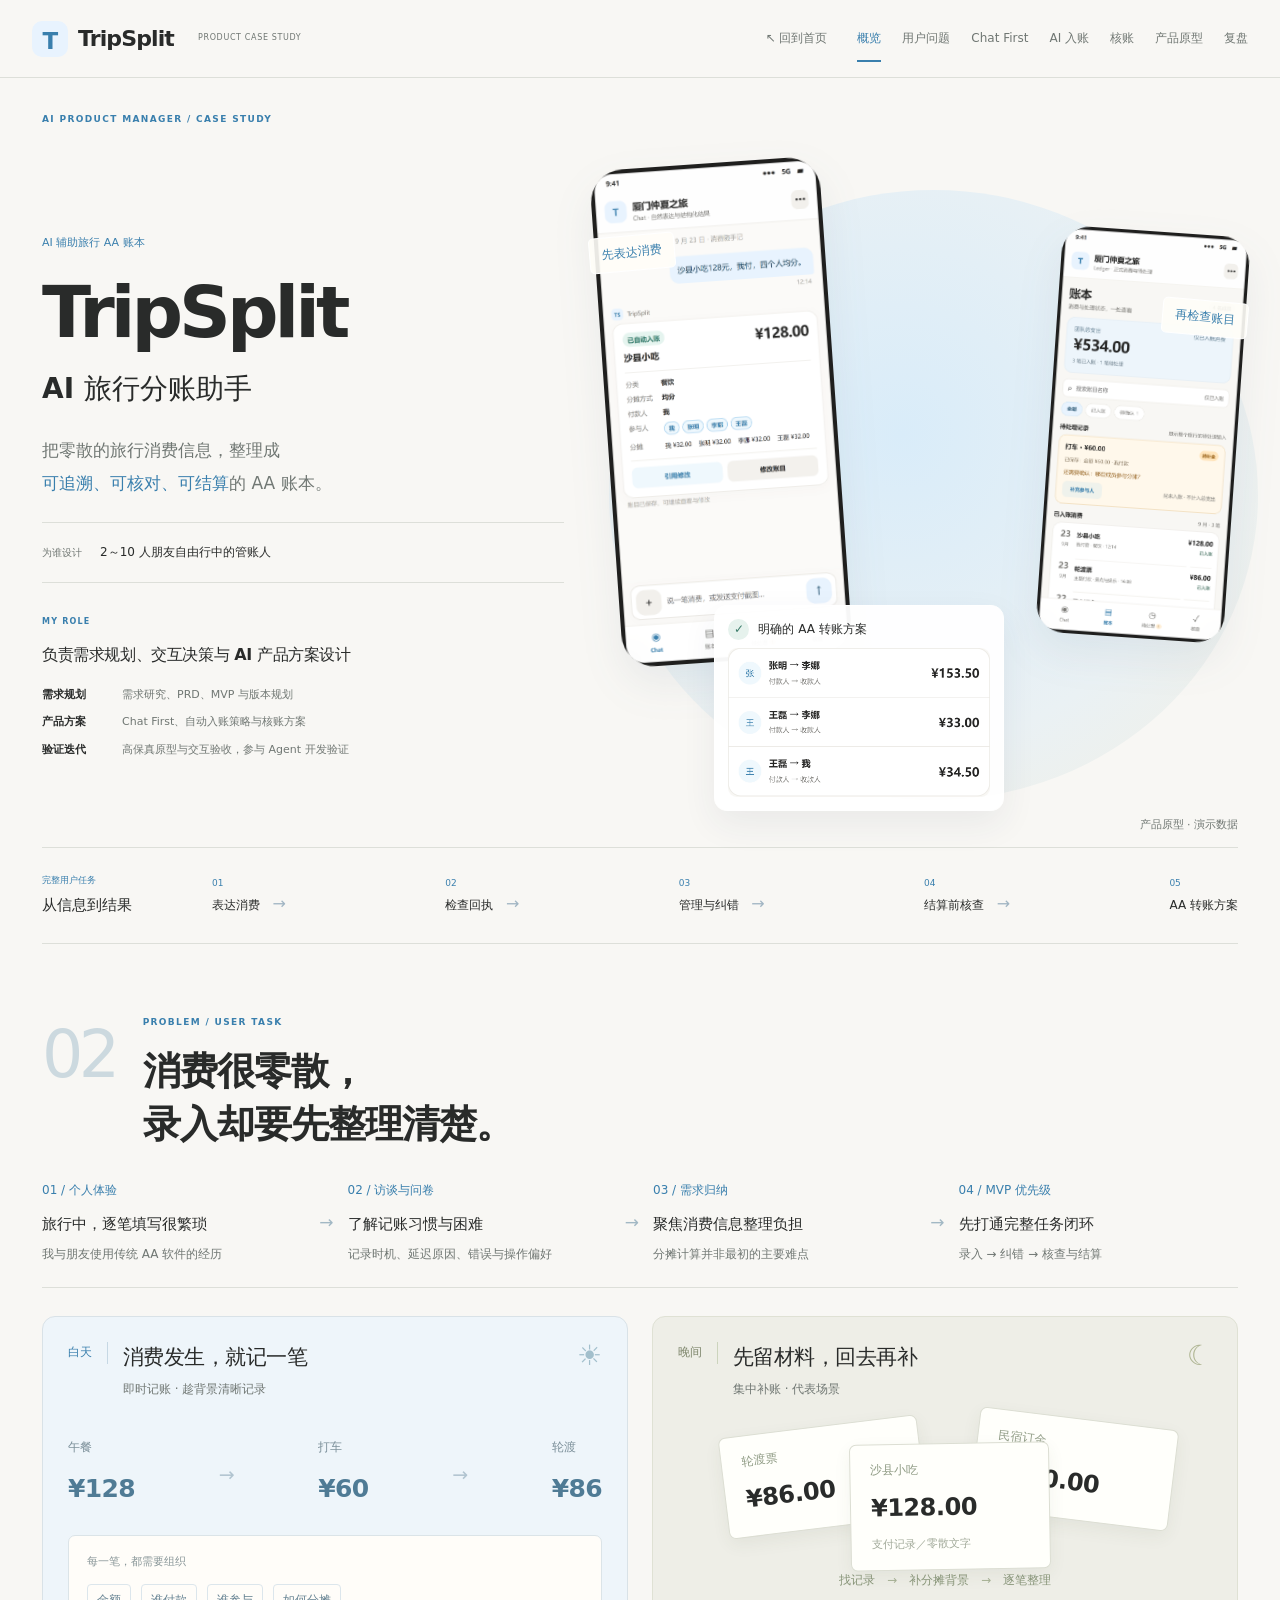
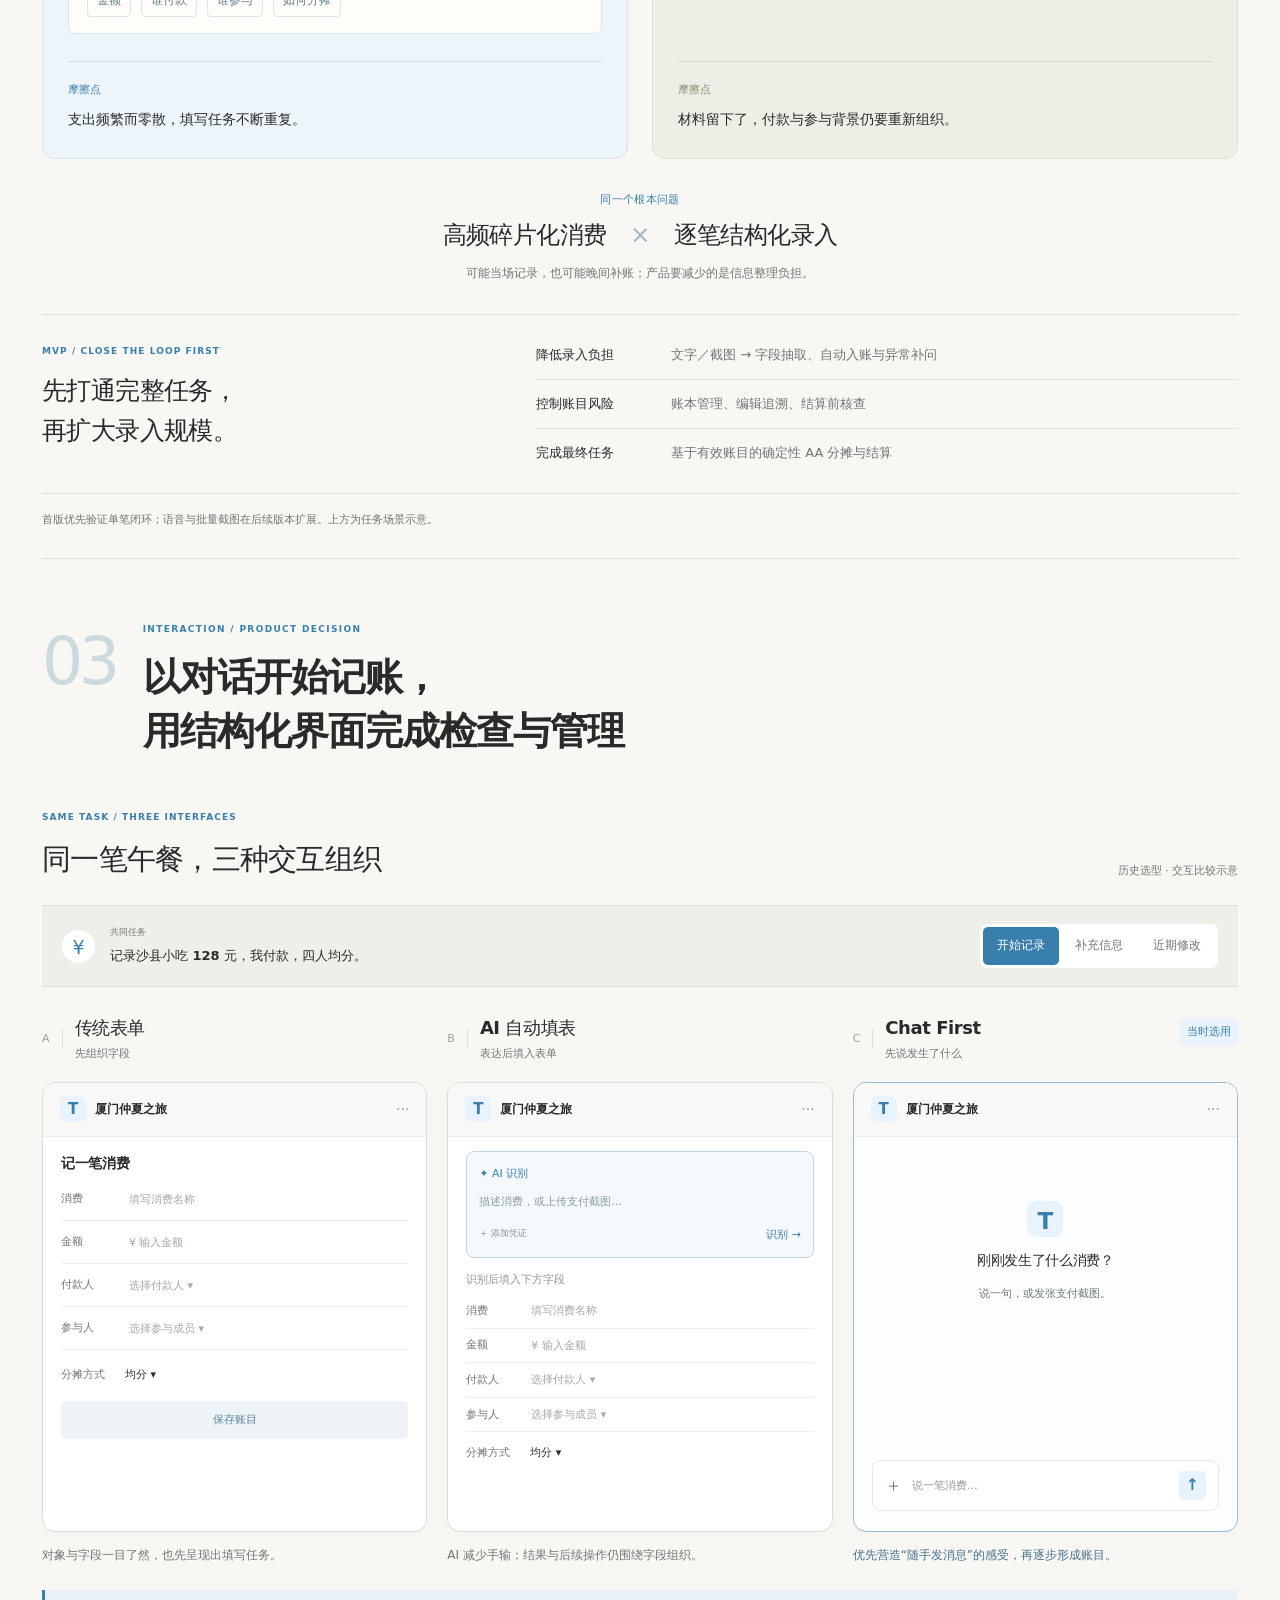
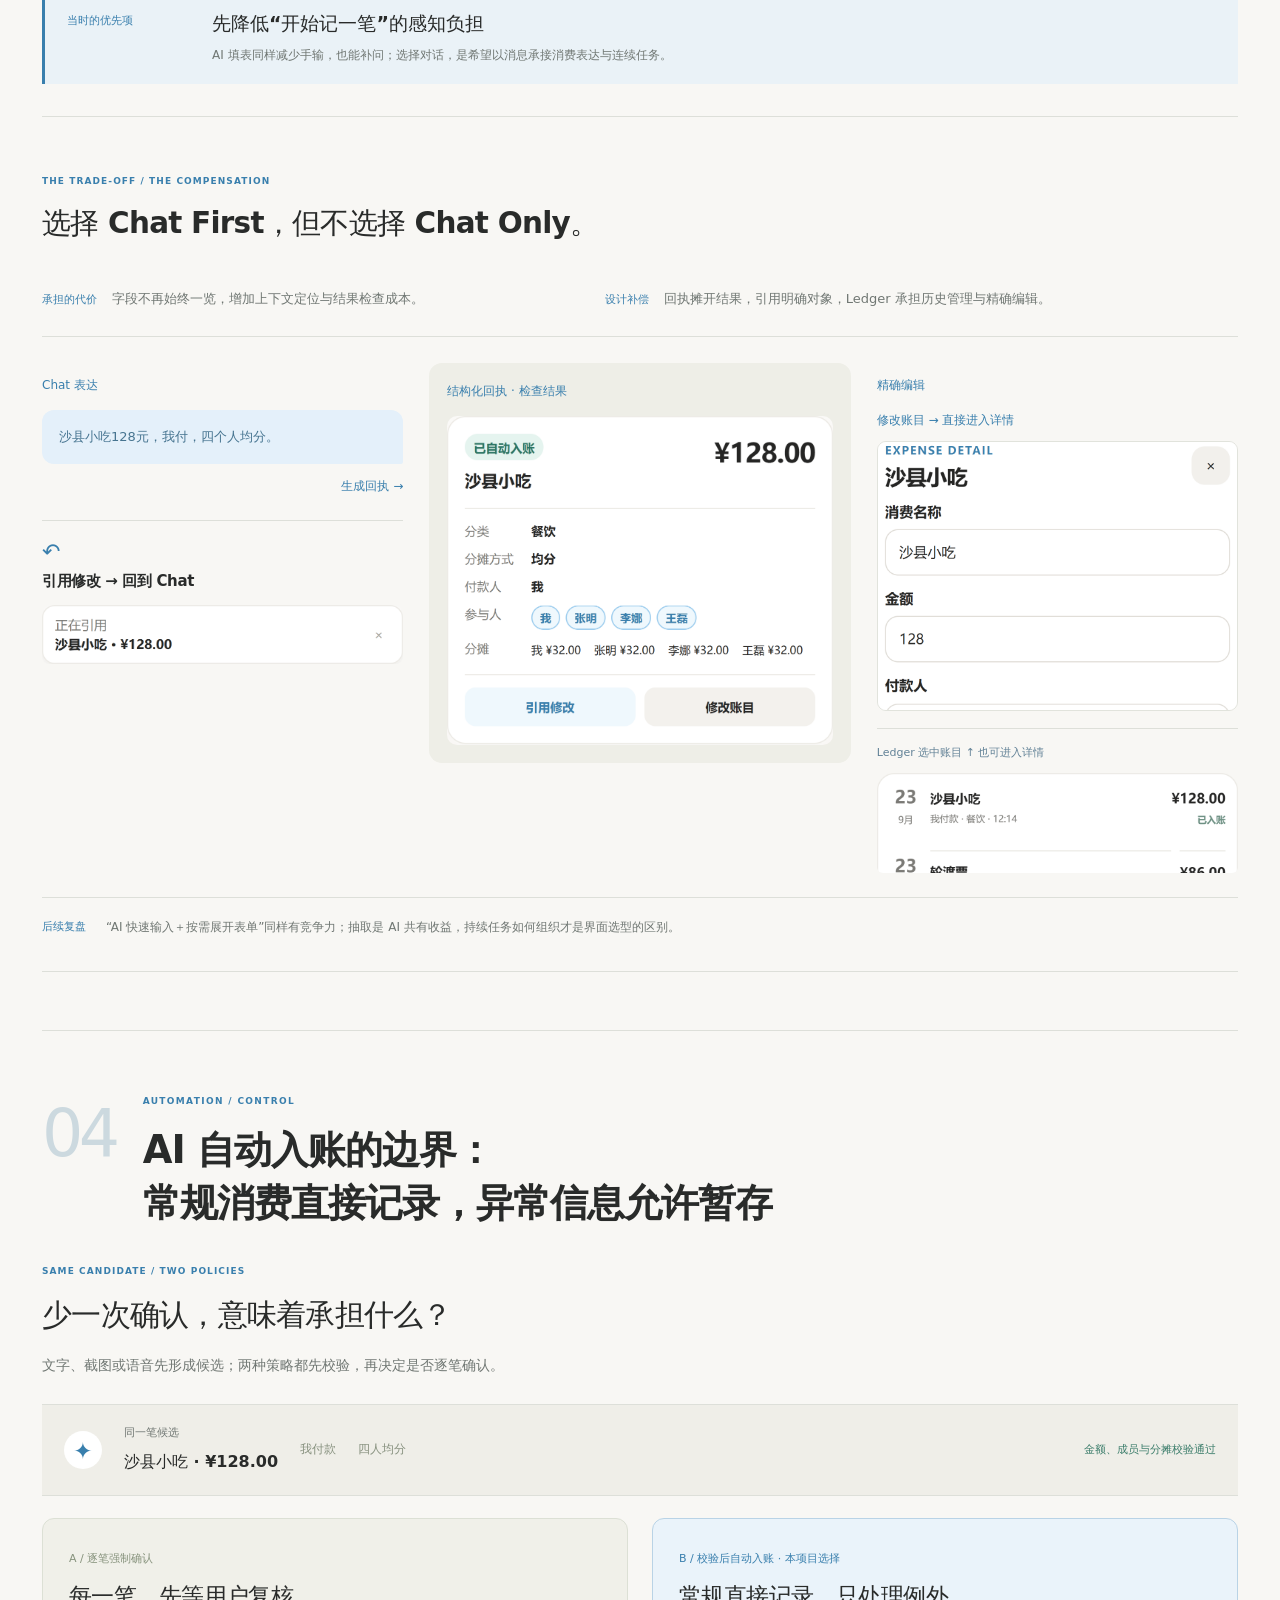
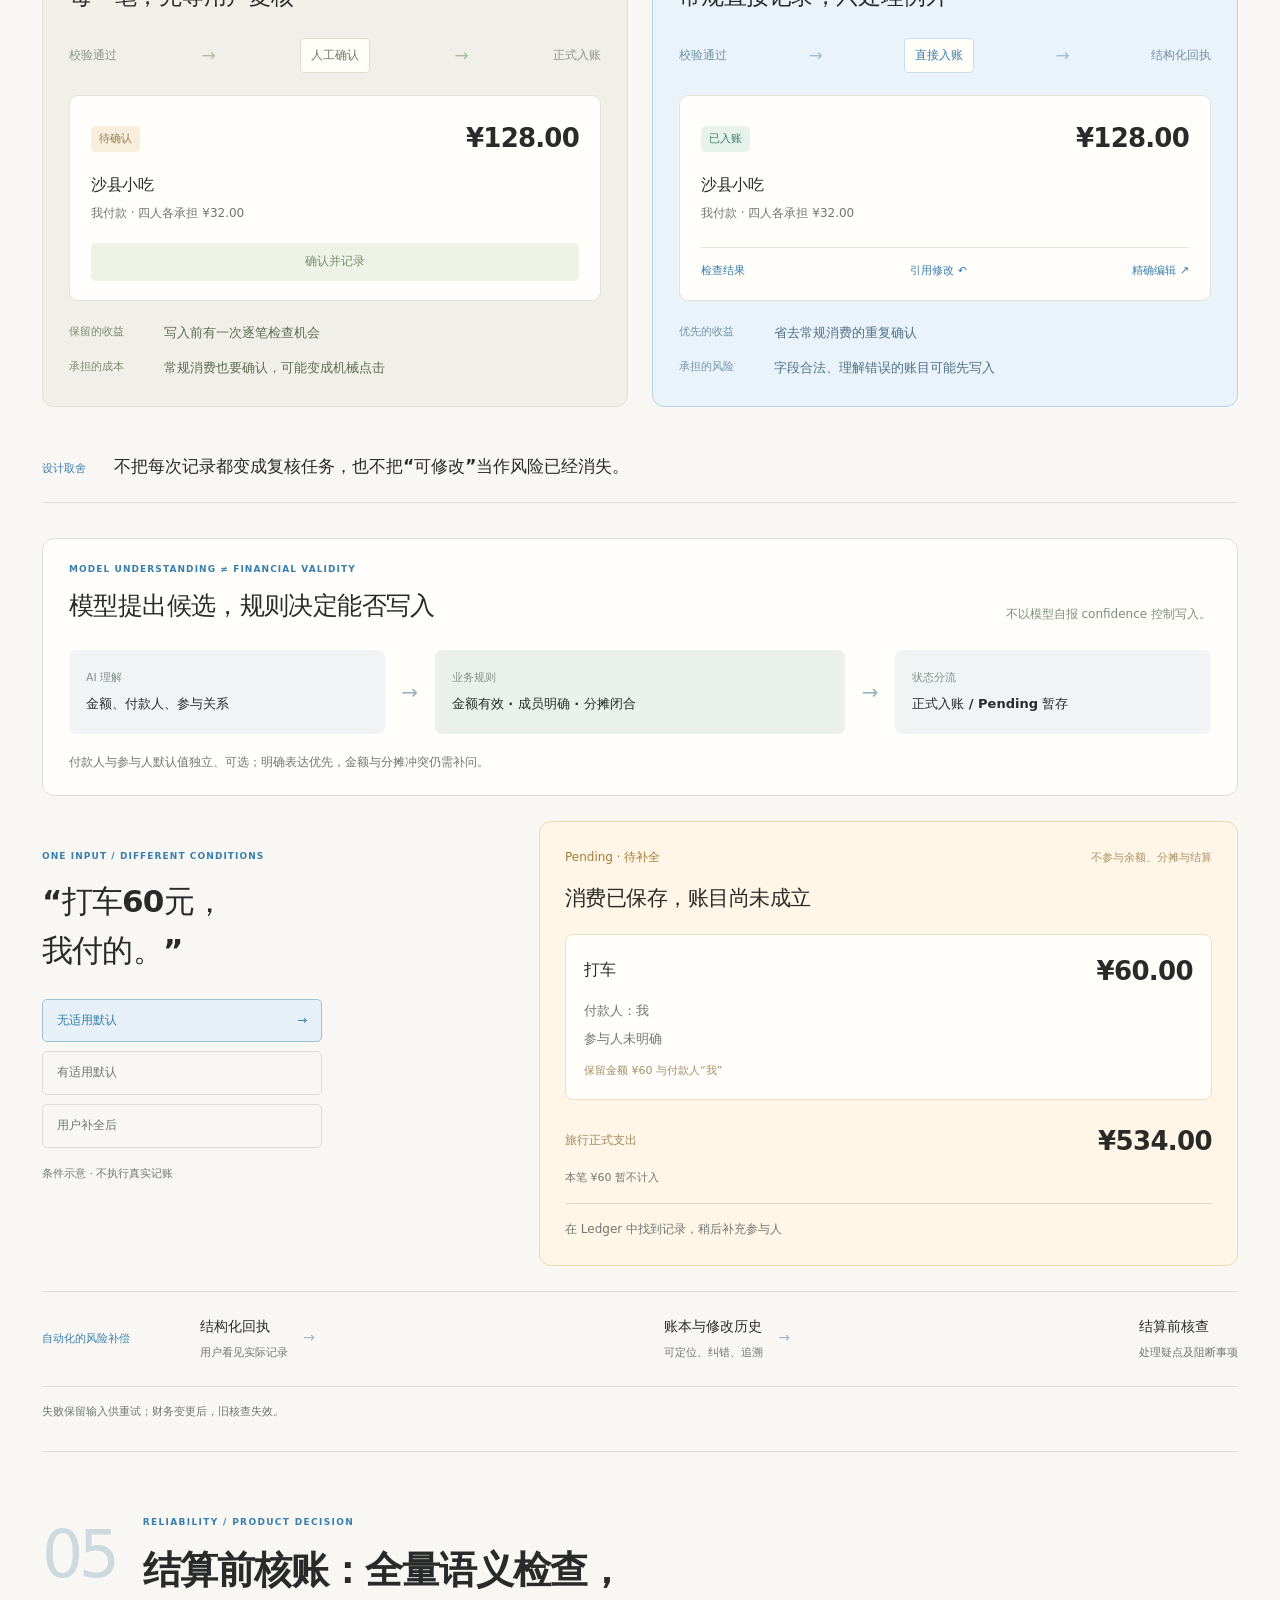
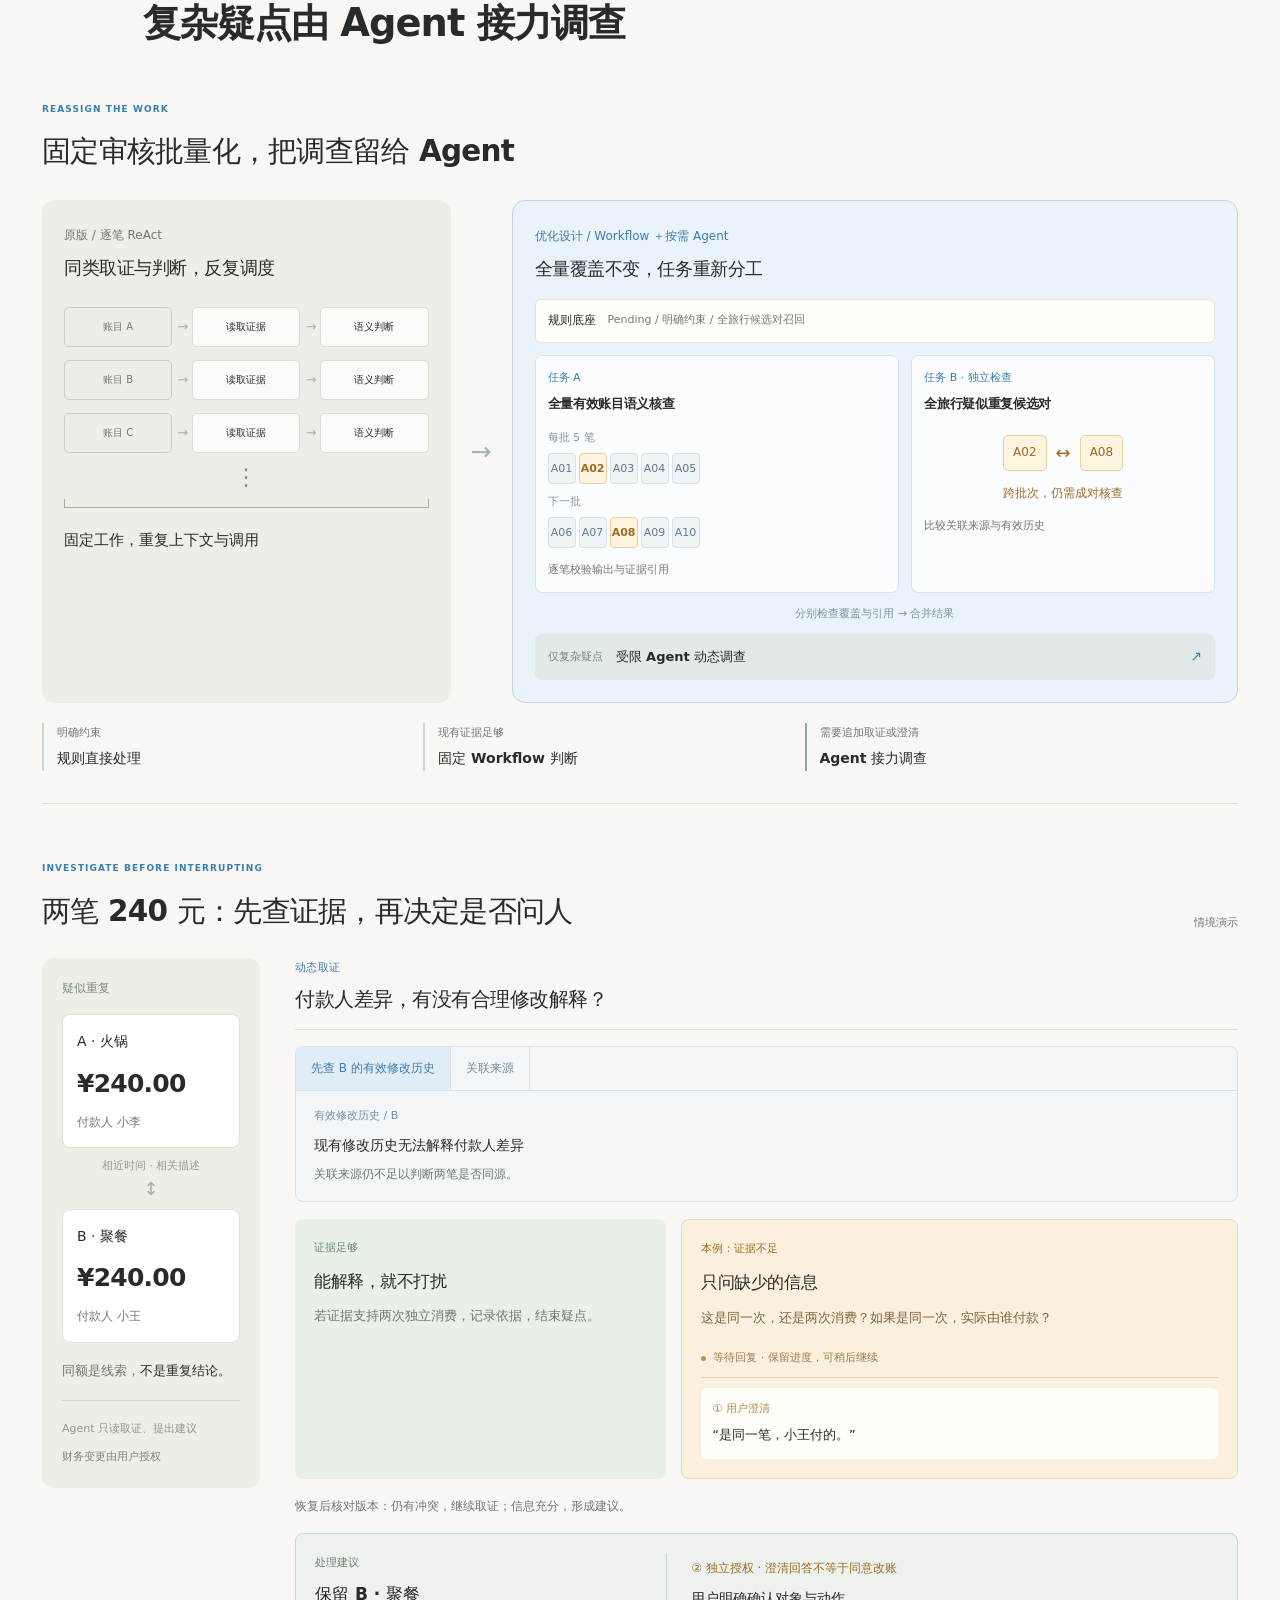
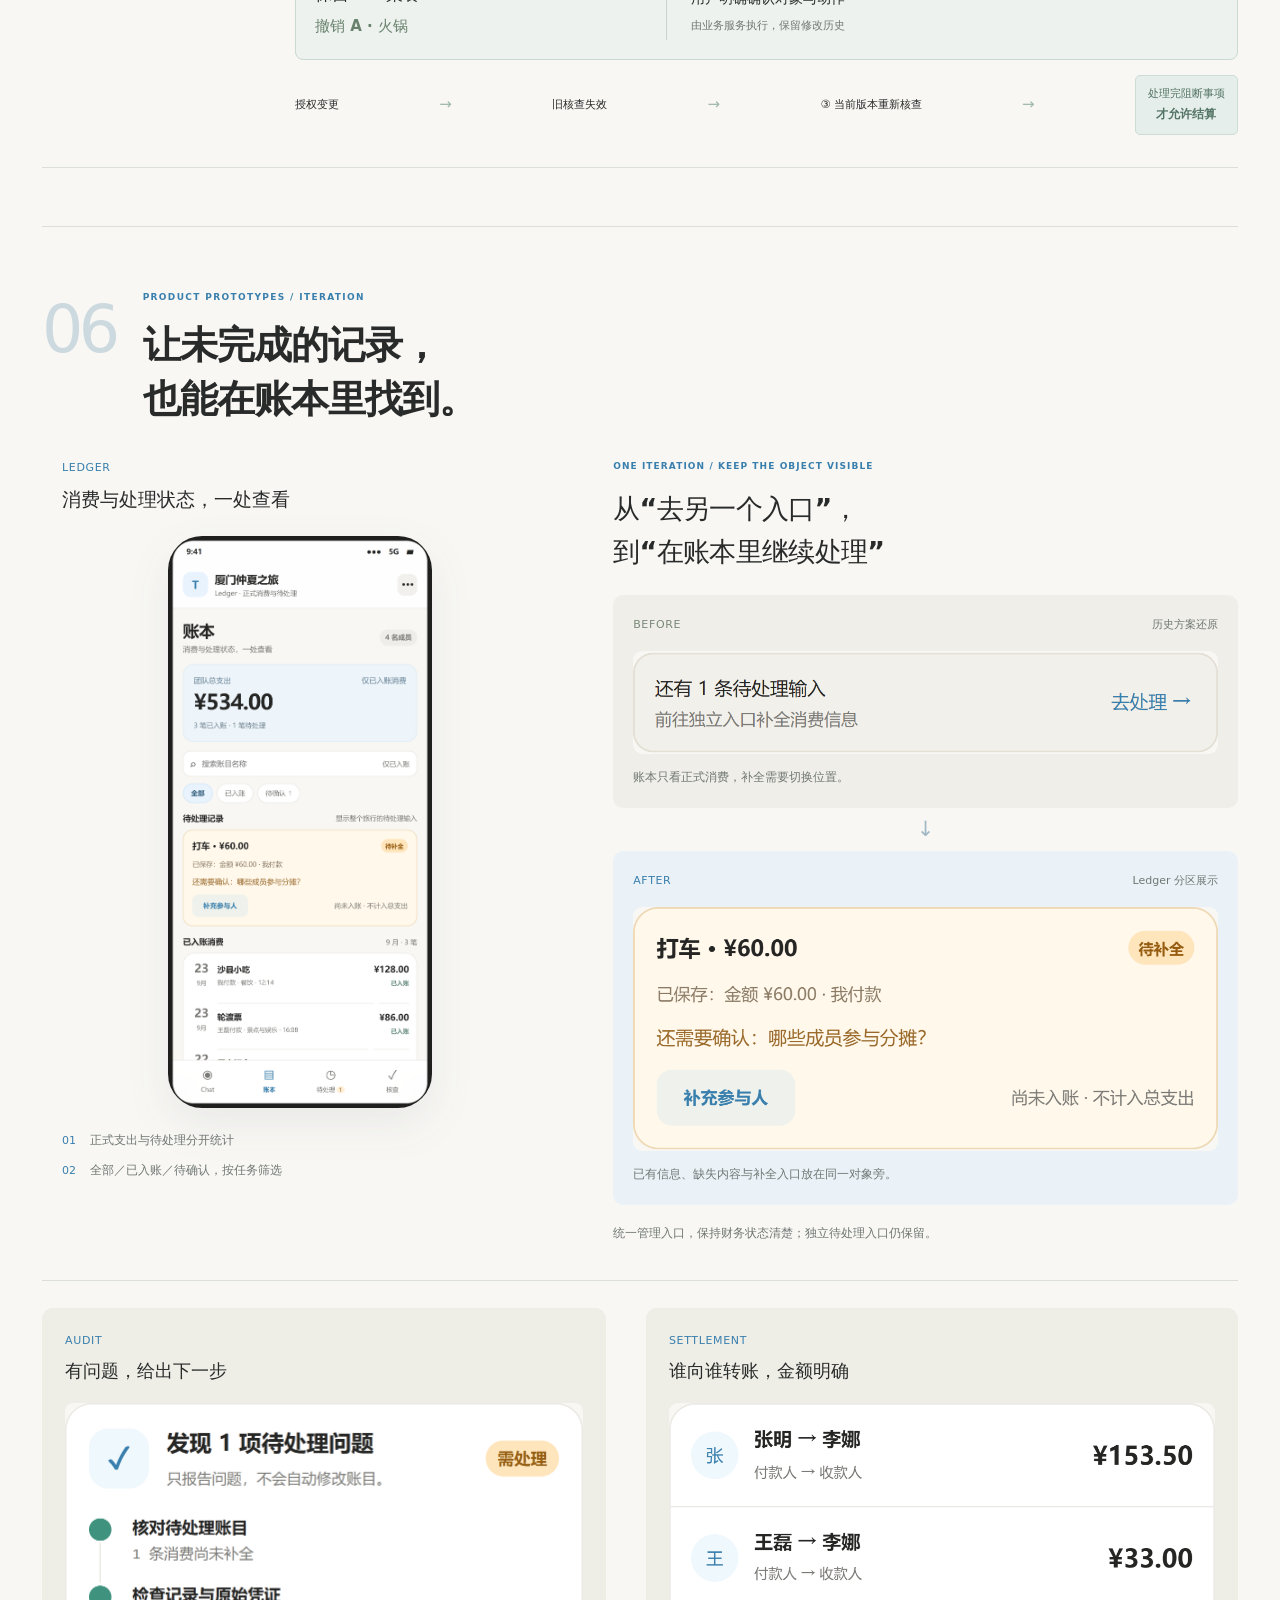
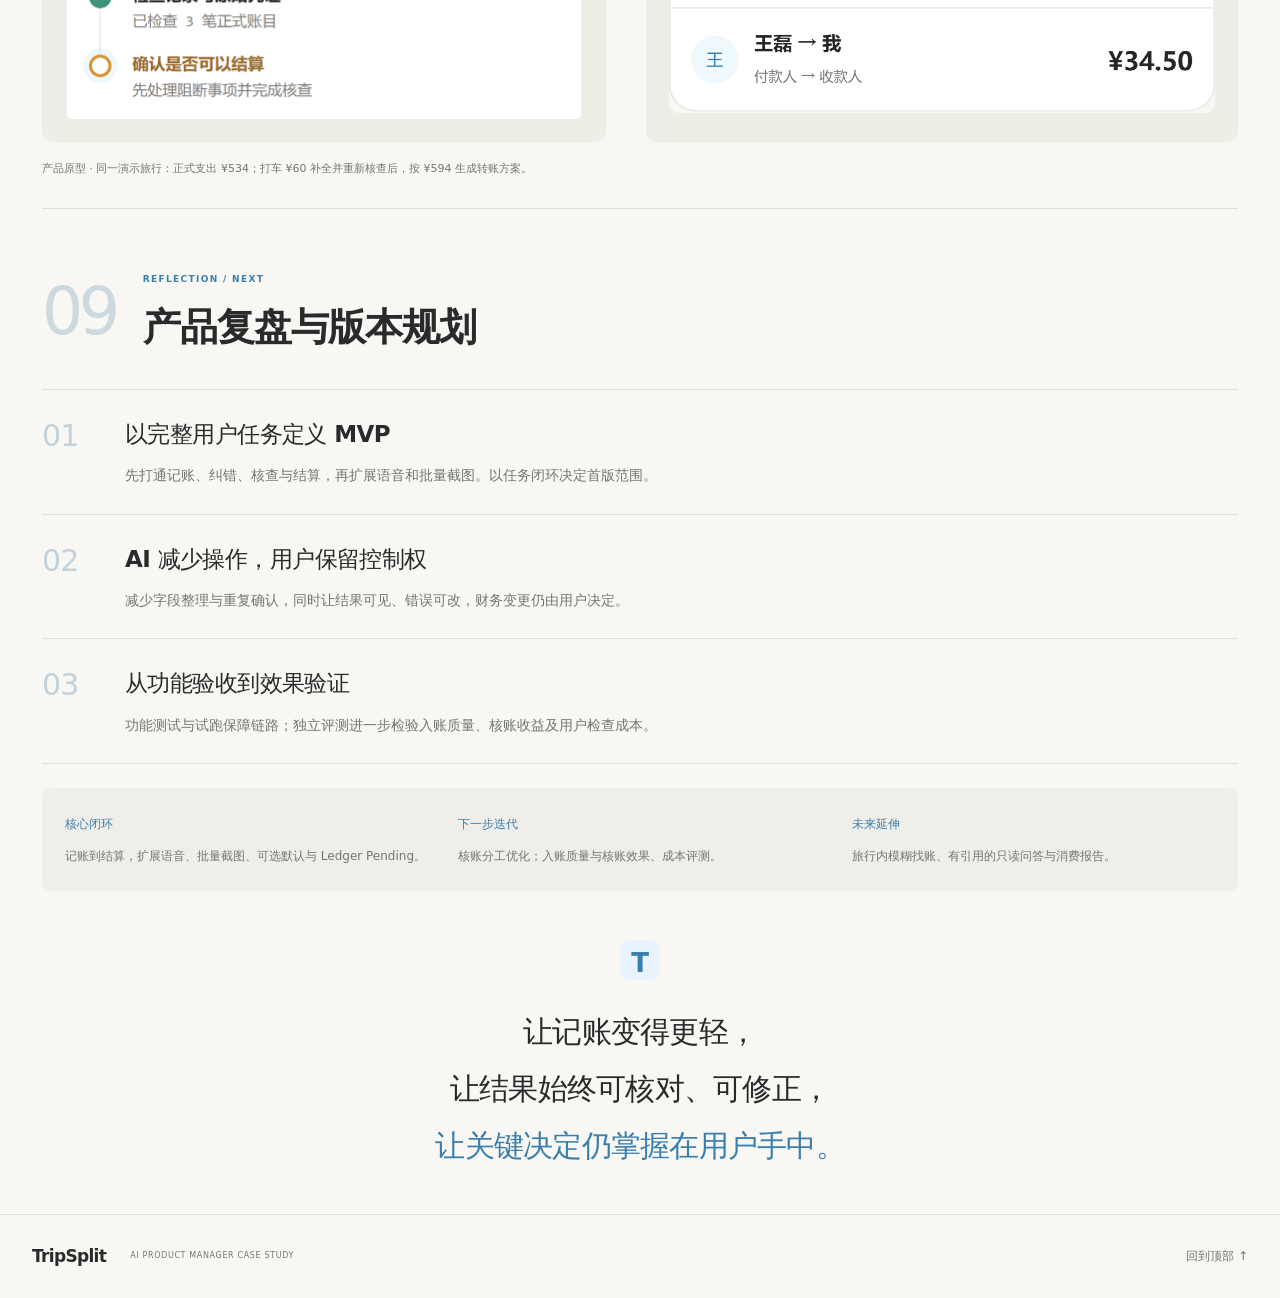
==== commit fa7521ac: "Lead portfolio with product work and simplify project navigation" ====
--- a/projects/tripsplit/index.html
+++ b/projects/tripsplit/index.html
@@ -9,7 +9,7 @@
 </head>
 <body>
 <a class="skip-link" href="#overview">跳至内容</a>
-<header class="site-header"><a href="#overview" class="brand"><span class="brand-mark">T</span>TripSplit <small>PRODUCT CASE STUDY</small></a><nav aria-label="作品章节"><a href="#overview">概览</a><a href="#needs">用户问题</a><a href="#chat">Chat First</a><a href="#entry">AI 入账</a><a href="#audit">核账</a><a href="#prototypes">产品原型</a><a href="#reflection">复盘</a></nav></header>
+<header class="site-header"><a href="#overview" class="brand"><span class="brand-mark">T</span>TripSplit <small>PRODUCT CASE STUDY</small></a><a class="site-home" href="../../" style="margin-left:auto;font-size:12px;white-space:nowrap;color:var(--muted)">↖ 回到首页</a><nav aria-label="作品章节"><a href="#overview">概览</a><a href="#needs">用户问题</a><a href="#chat">Chat First</a><a href="#entry">AI 入账</a><a href="#audit">核账</a><a href="#prototypes">产品原型</a><a href="#reflection">复盘</a></nav></header>
 <main>
   <section id="overview" class="hero chapter" aria-labelledby="hero-title">
     <div class="eyebrow-row"><span class="eyebrow">AI PRODUCT MANAGER / CASE STUDY</span></div>
